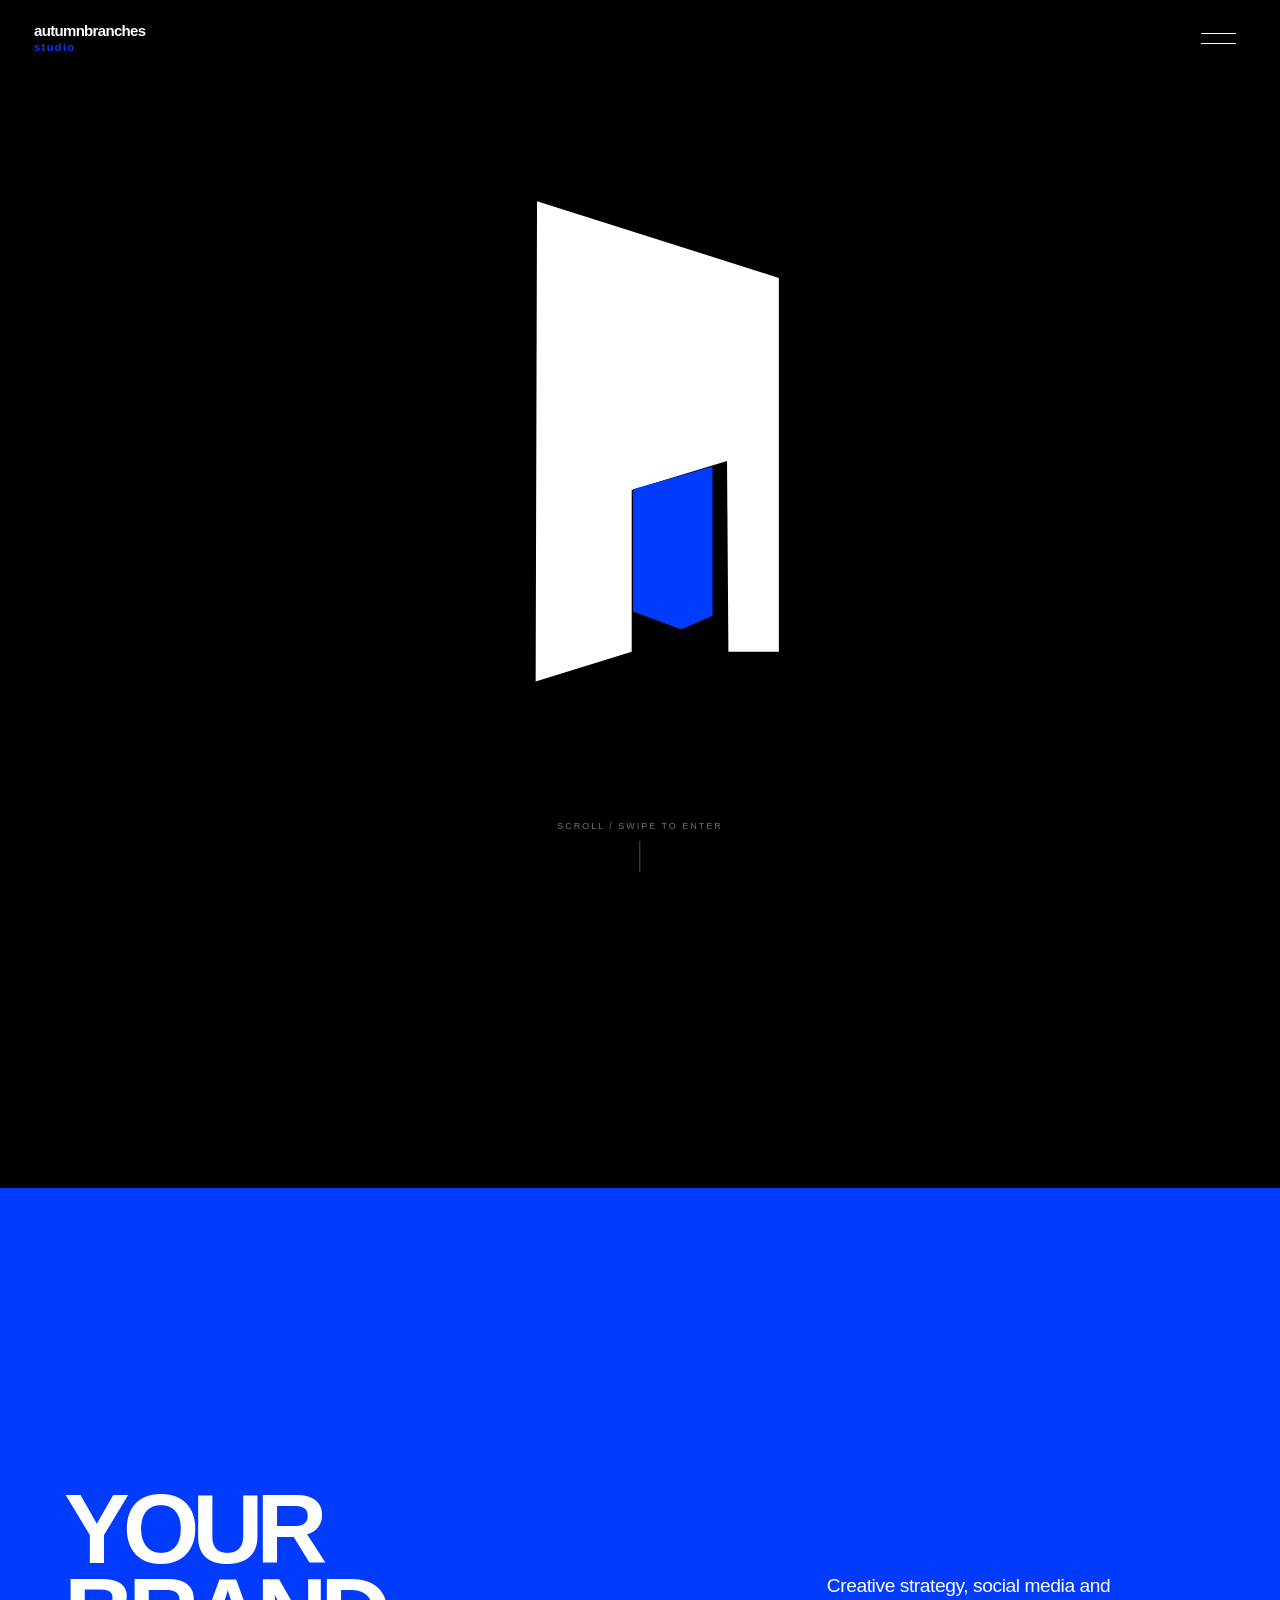
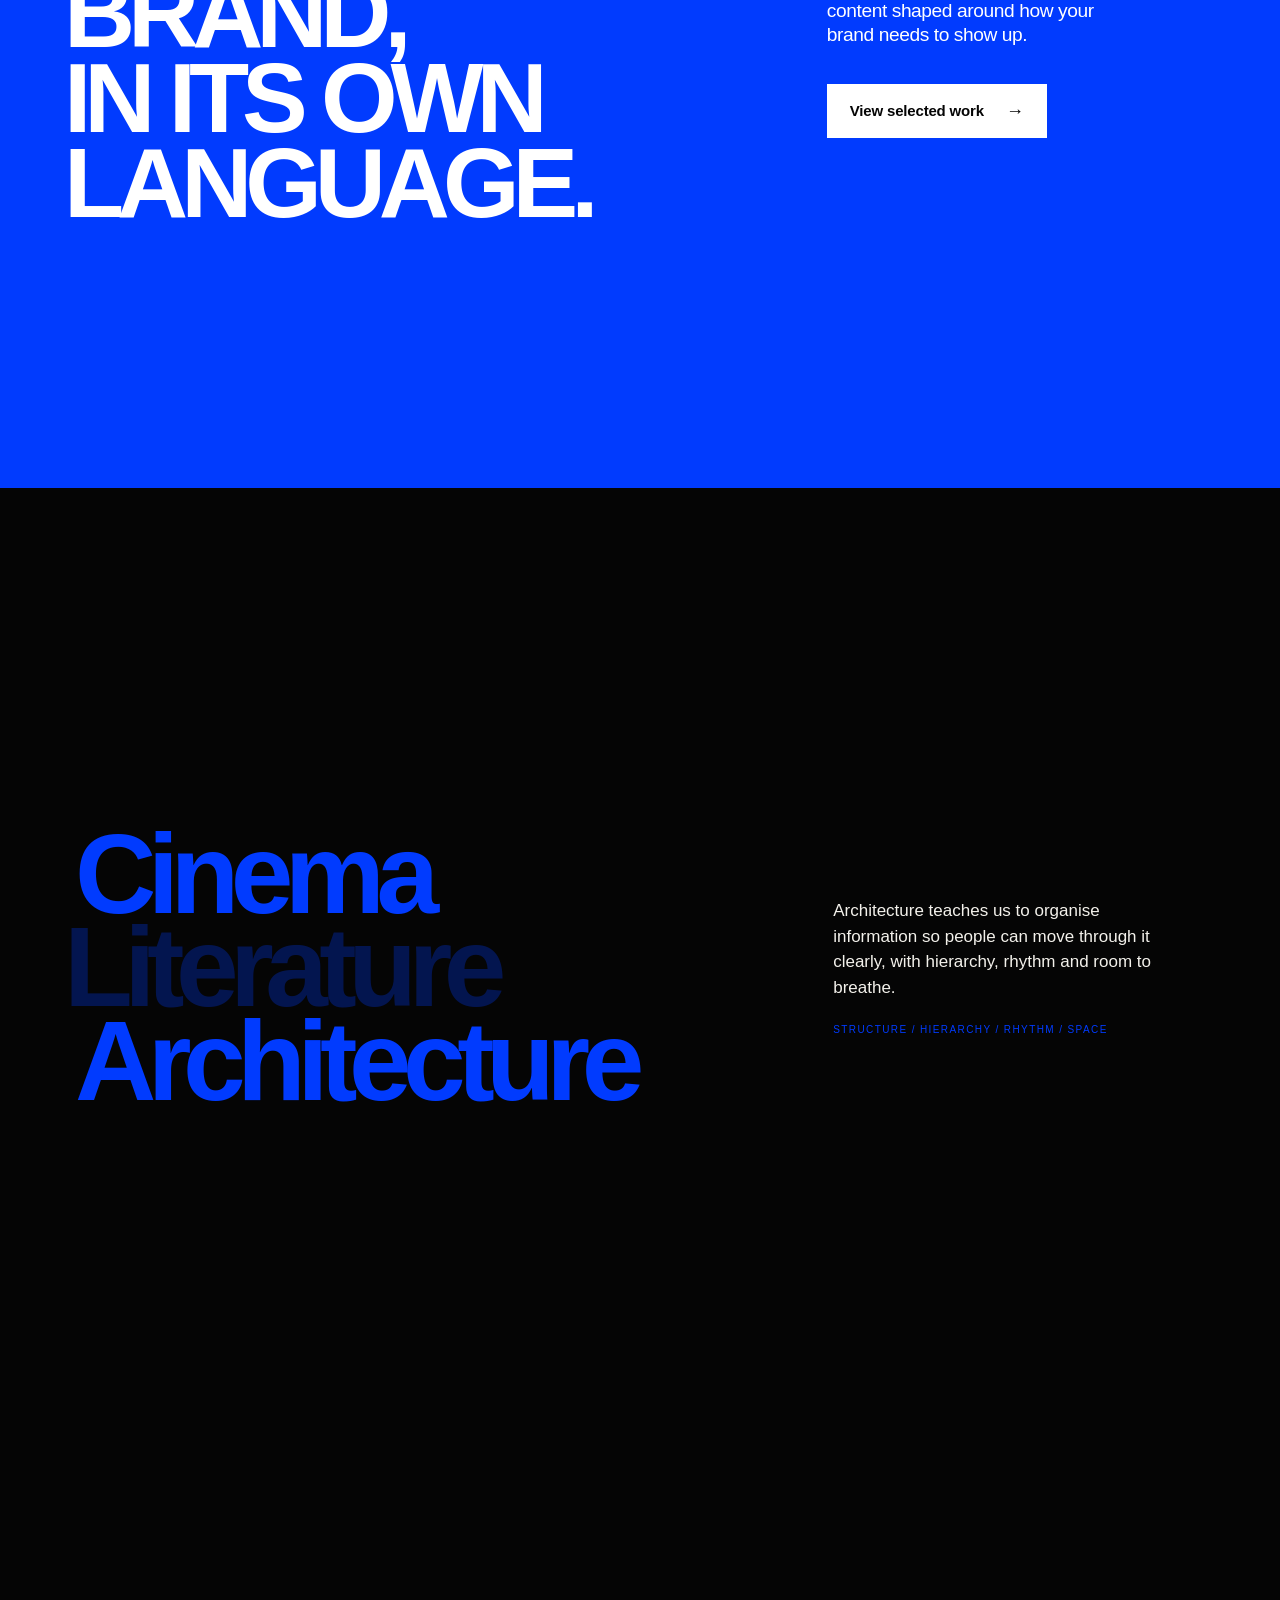
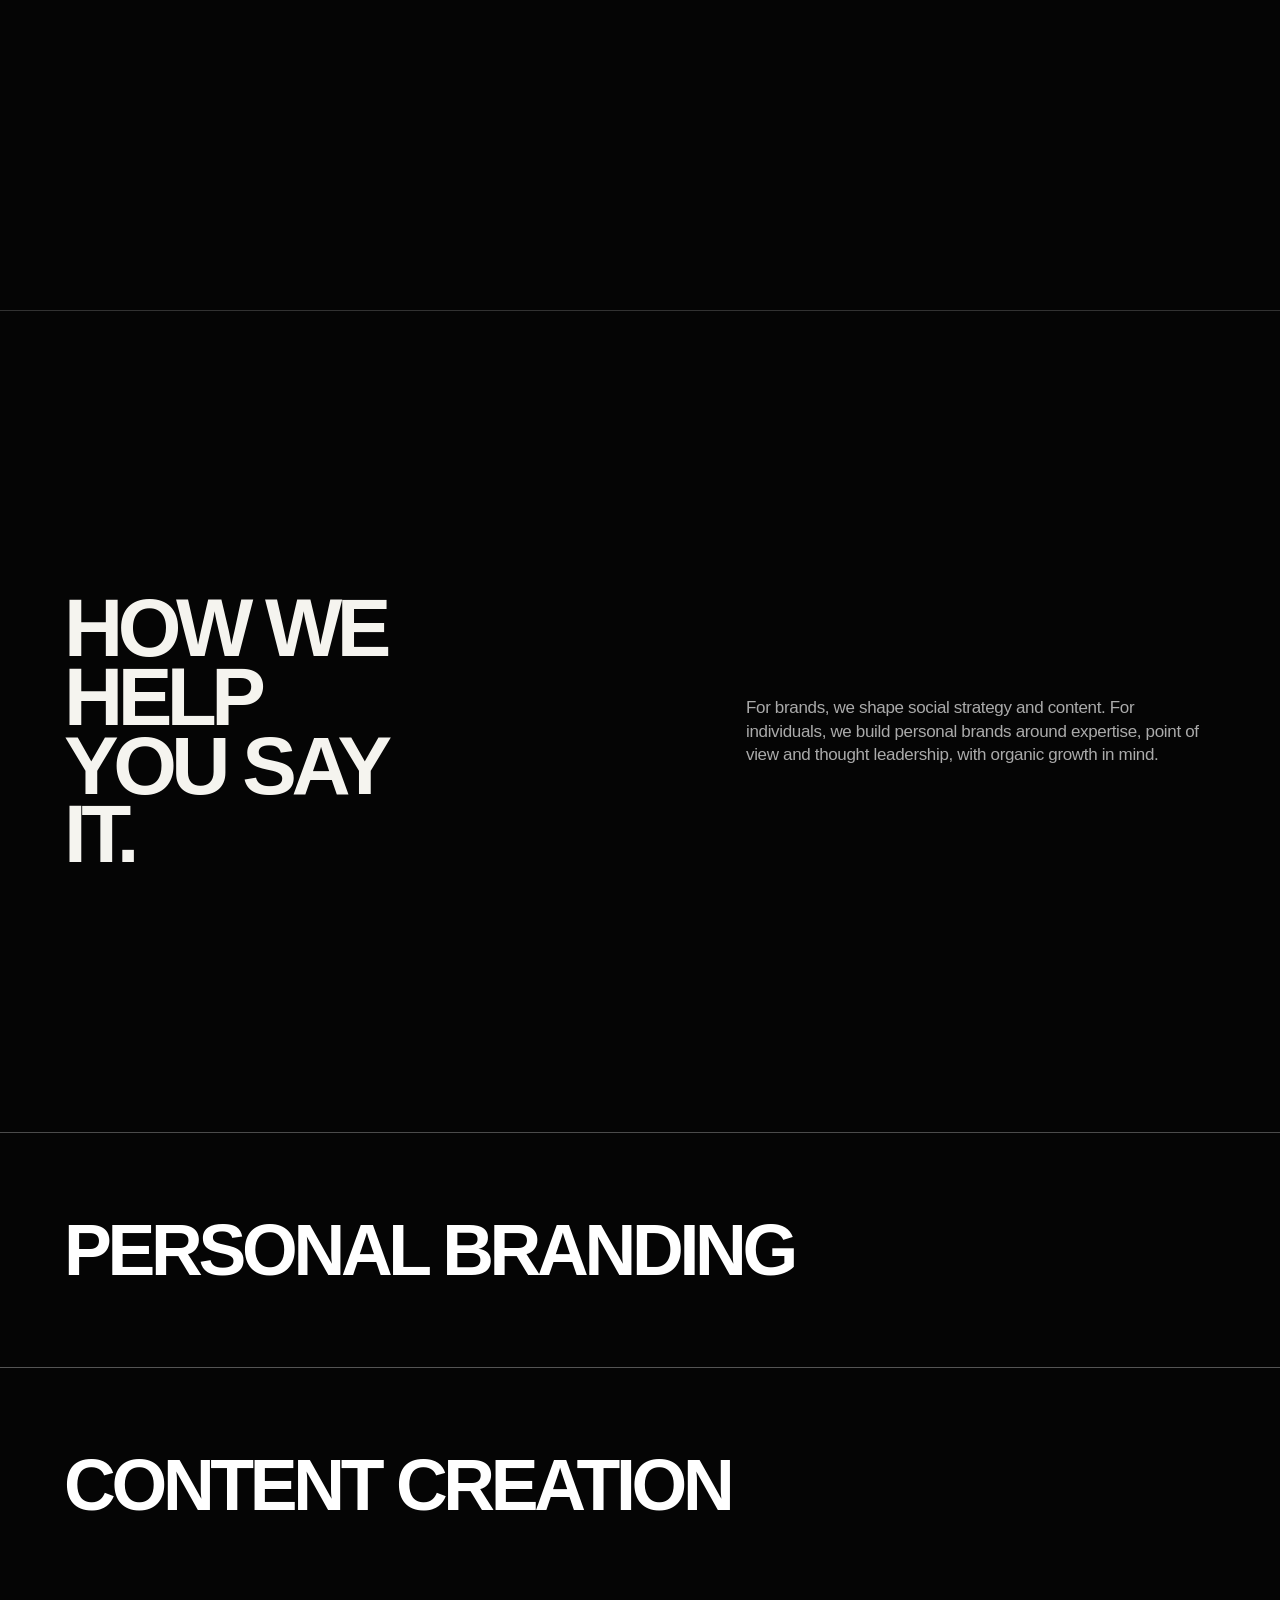
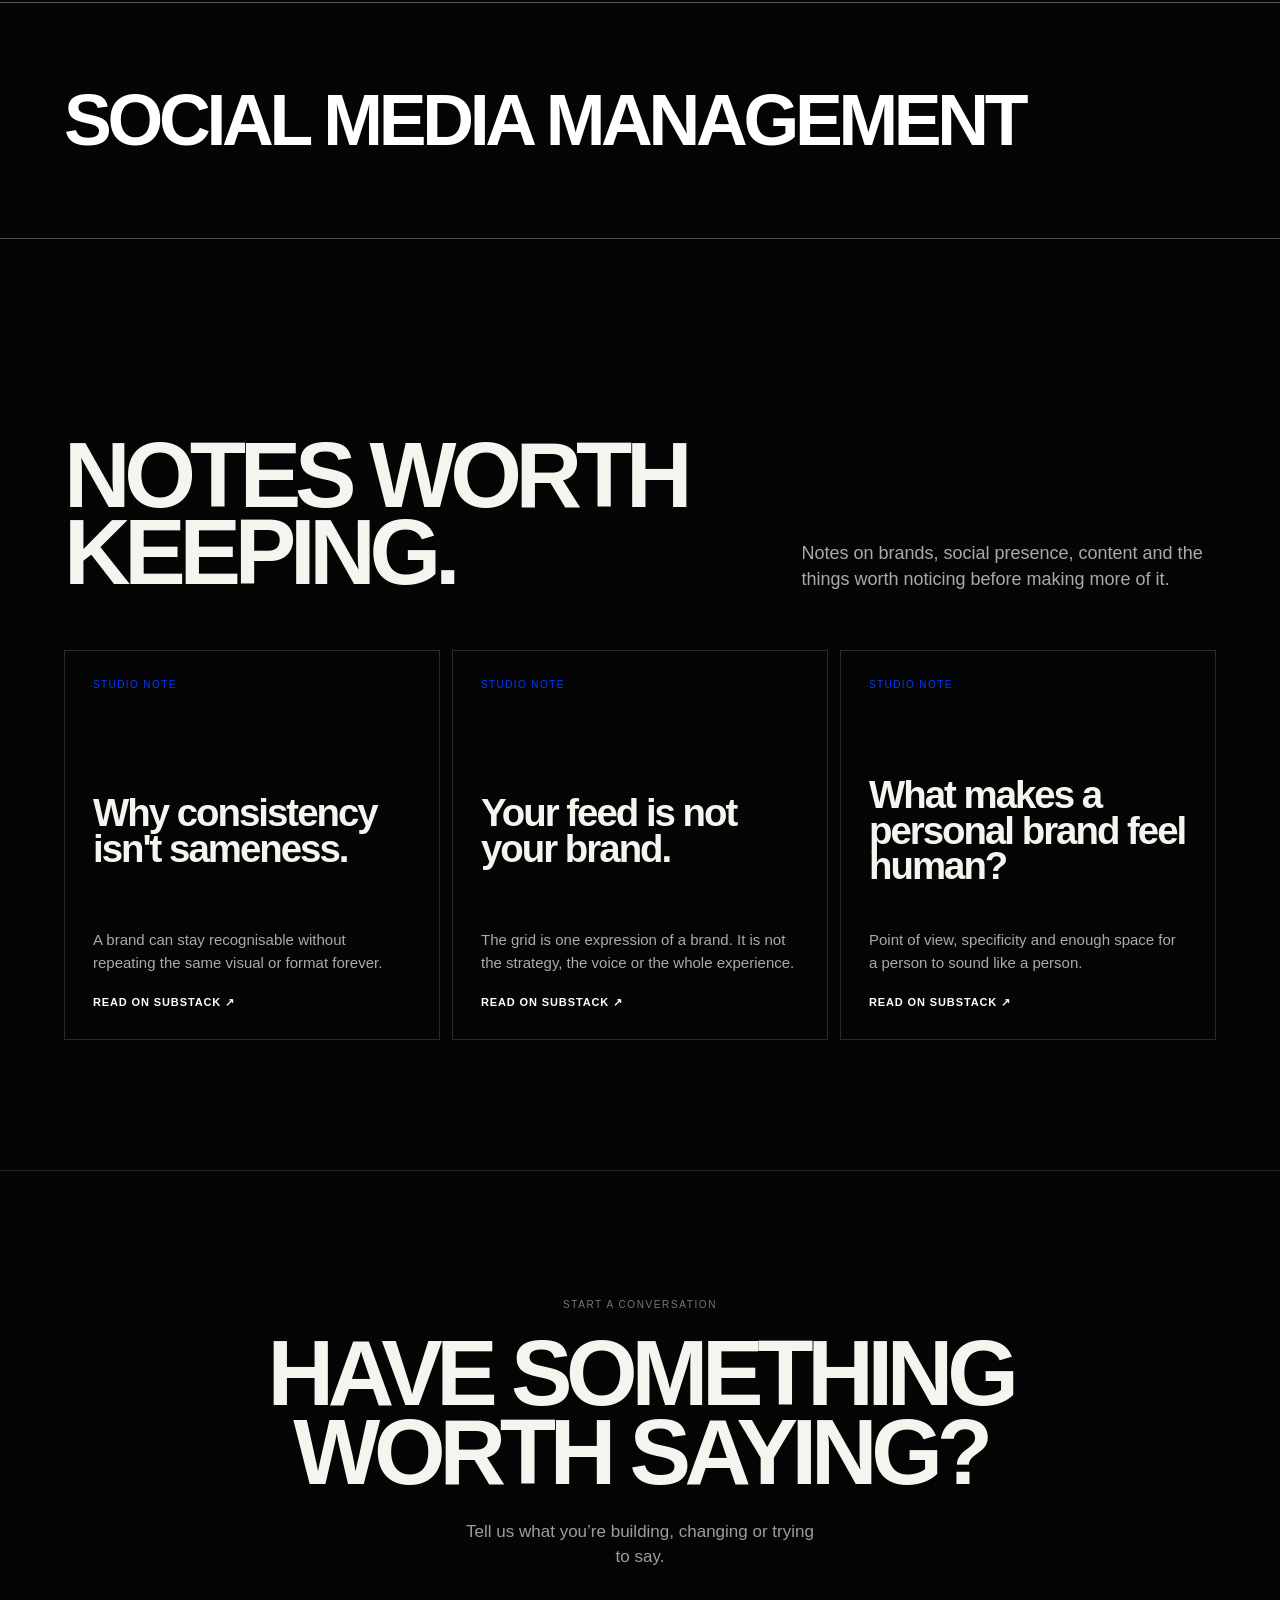
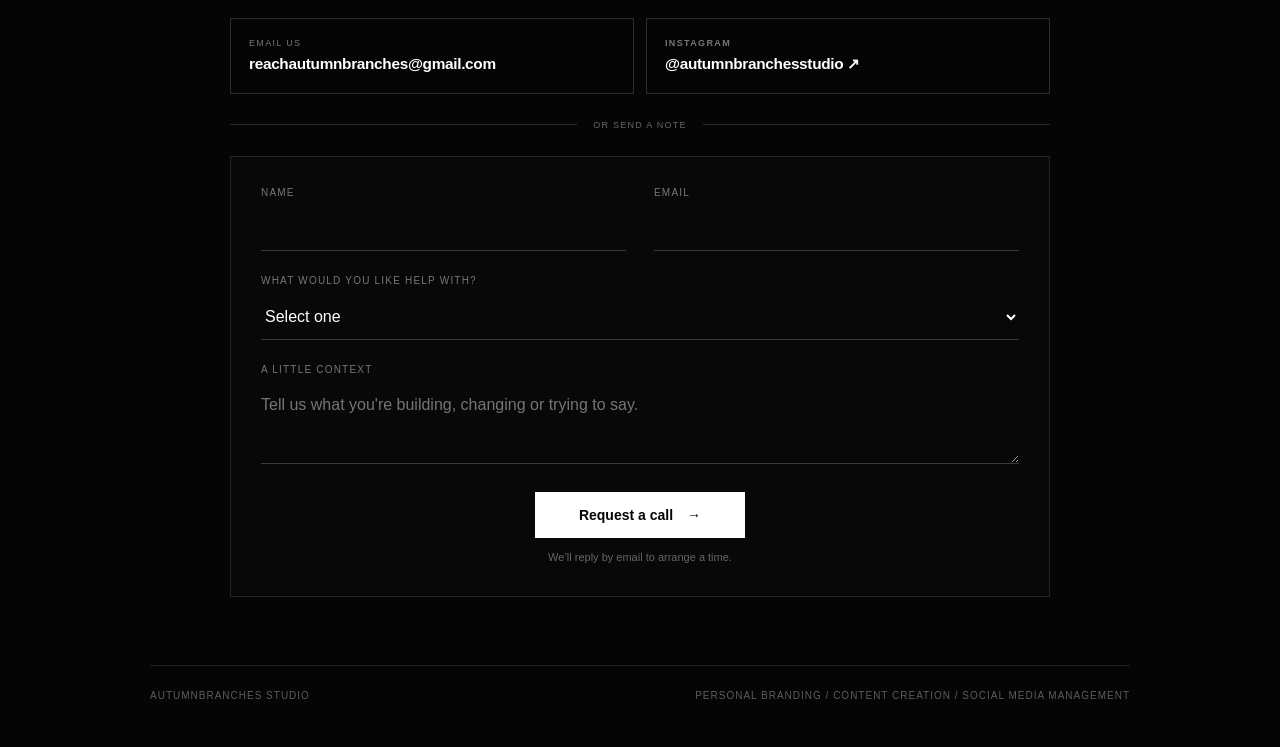
==== index.html @ cea456bb "Add files via upload" ====
<!DOCTYPE html>

<html lang="en"><head><meta charset="utf-8"/><meta content="width=device-width,initial-scale=1,viewport-fit=cover" name="viewport"/><title>autumnbranches studio — Personal branding, content and social media</title><meta content="autumnbranches studio builds personal brands, content systems and social media strategy shaped around how each brand needs to show up." name="description"/><meta content="#050505" name="theme-color"/><link href="assets/favicon.svg" rel="icon" type="image/svg+xml"/><link href="assets/apple-touch-icon.png" rel="apple-touch-icon"/><link href="site.css?v=2.28" rel="stylesheet"/><meta content="website" property="og:type"/><meta content="autumnbranches studio — Personal branding, content and social media" property="og:title"/><meta content="autumnbranches studio builds personal brands, content systems and social media strategy shaped around how each brand needs to show up." property="og:description"/><meta content="https://autumnbranchesstudio.github.io/assets/autumnbranches-social-preview.png" property="og:image"/><meta content="summary_large_image" name="twitter:card"/></head><body data-page="home"><a class="skip-link" href="#main">Skip to main content</a><header class="site-header entry-overlay"><a class="brand" href="index.html"><span>autumnbranches</span><span>studio</span></a><button aria-expanded="false" aria-label="Open navigation" class="menu-trigger"></button></header><div class="menu-plane"><div class="menu-inner"><nav aria-label="Primary navigation" class="menu-list"><a class="menu-link" data-desc="Overview / proposition" data-page="home" href="#intro" style="--i:0">Home</a>
<a class="menu-link" data-desc="Cinema / literature / architecture" data-page="studio" href="studio/index.html" style="--i:1">Studio</a>
<a class="menu-link" data-desc="Personal branding / content / social" data-page="expertise" href="#expertise" style="--i:2">Expertise</a>
<a class="menu-link" data-desc="Selected concept studies" data-page="work" href="work/index.html" style="--i:3">Work</a>
<a class="menu-link" data-desc="Notes / observations / ideas" data-page="thinking" href="#thinking" style="--i:4">Thinking</a>
<a class="menu-link" data-desc="Start a conversation" data-page="contact" href="#contact" style="--i:5">Contact</a></nav></div></div><main id="main"><section aria-label="Enter autumnbranches studio" class="entry-scroll"><div class="entry-stage"><svg aria-label="autumnbranches Frame" class="entry-svg" preserveaspectratio="xMidYMid slice" shape-rendering="geometricPrecision" viewbox="-300 -300 1854 1854"><rect fill="#000" height="4000" width="4000" x="-1000" y="-1000"></rect><polygon fill="#fff" points="478,267 476,962 615,919 615,685 753,643 755,919 828,919 828,378"></polygon><polygon fill="#013BFE" points="732,651 617,684 617,861 687,887 732,867"></polygon></svg><div class="entry-fill"></div><div class="entry-caption">Scroll / swipe to enter</div></div></section>
<section class="intro-blue" data-header-blue="" id="intro"><h1><span>YOUR BRAND,</span><span>IN ITS OWN</span><span class="last">LANGUAGE.</span></h1><div class="intro-side"><p>Creative strategy, social media and content shaped around how your brand needs to show up.</p><a class="work-cta" href="work/index.html?return=../index.html%3Fsection%3Dintro%23intro">View selected work</a></div></section>
<section class="studio-home" id="studio"><div class="studio-sticky"><div><div class="studio-words"><a class="studio-word" href="studio/index.html?return=../index.html%3Fsection%3Dstudio%23studio&amp;lens=cinema">Cinema</a><a class="studio-word" href="studio/index.html?return=../index.html%3Fsection%3Dstudio%23studio&amp;lens=literature">Literature</a><a class="studio-word" href="studio/index.html?return=../index.html%3Fsection%3Dstudio%23studio&amp;lens=architecture">Architecture</a></div></div><div class="studio-copy"></div></div></section>
<section class="expertise" id="expertise"><div class="expertise-head"><h2>HOW WE HELP<br/>YOU SAY IT.</h2><p>For brands, we shape social strategy and content. For individuals, we build personal brands around expertise, point of view and thought leadership, with organic growth in mind.</p></div><div class="services"><article aria-label="Personal Branding capabilities" class="service-strip" tabindex="0"><div class="service-layer service-title">Personal Branding</div><div class="service-layer service-detail"><div class="index">01 / Personal Branding</div><div class="items"><span>Positioning</span><span>Voice + messaging</span><span>Content pillars</span><span>Thought leadership</span><span>Social identity</span></div></div></article><article aria-label="Content Creation capabilities" class="service-strip" tabindex="0"><div class="service-layer service-title">Content Creation</div><div class="service-layer service-detail"><div class="index">02 / Content Creation</div><div class="items"><span>Content concepts</span><span>Creative direction</span><span>Copywriting</span><span>Short-form video</span><span>Carousels + stories</span></div></div></article><article aria-label="Social Media Management capabilities" class="service-strip" tabindex="0"><div class="service-layer service-title">Social Media Management</div><div class="service-layer service-detail"><div class="index">03 / Social Media Management</div><div class="items"><span>Social strategy</span><span>Planning</span><span>Publishing</span><span>Community rhythm</span><span>Ongoing refinement</span></div></div></article></div></section>
<section class="thinking" id="thinking"><div class="thinking-head"><h2>NOTES WORTH<br/>KEEPING.</h2><p>Notes on brands, social presence, content and the things worth noticing before making more of it.</p></div><div class="thinking-cards"><a class="thinking-card" href="https://autumnbranchesstudio.substack.com/p/why-consistency-isnt-sameness?r=8xw2ec&amp;utm_campaign=post-expanded-share&amp;utm_medium=post%20viewer" rel="noopener noreferrer" target="_blank"><div class="thinking-index">Studio note</div><h3>Why consistency isn't sameness.</h3><p>A brand can stay recognisable without repeating the same visual or format forever.<span class="arrow">Read on Substack ↗</span></p></a><a class="thinking-card" href="https://autumnbranchesstudio.substack.com/p/your-feed-is-not-your-brand?r=8xw2ec&amp;utm_campaign=post-expanded-share&amp;utm_medium=post%20viewer" rel="noopener noreferrer" target="_blank"><div class="thinking-index">Studio note</div><h3>Your feed is not your brand.</h3><p>The grid is one expression of a brand. It is not the strategy, the voice or the whole experience.<span class="arrow">Read on Substack ↗</span></p></a><a class="thinking-card" href="https://autumnbranchesstudio.substack.com/p/what-makes-a-personal-brand-feel?r=8xw2ec&amp;utm_campaign=post-expanded-share&amp;utm_medium=post%20viewer" rel="noopener noreferrer" target="_blank"><div class="thinking-index">Studio note</div><h3>What makes a personal brand feel human?</h3><p>Point of view, specificity and enough space for a person to sound like a person.<span class="arrow">Read on Substack ↗</span></p></a></div></section><section class="contact-section" id="contact">
<div class="contact-inner">
<div class="contact-kicker">START A CONVERSATION</div>
<h2>HAVE SOMETHING<br/>WORTH SAYING?</h2>
<p class="contact-lead">Tell us what you’re building, changing or trying to say.</p>
<div class="contact-options">
<div class="contact-direct-actions">
<a class="contact-email" href="mailto:reachautumnbranches@gmail.com">
<span class="contact-option-label">EMAIL US</span>
<span class="contact-email-address">reachautumnbranches@gmail.com</span>
</a>
<a aria-label="Autumn Branches Studio on Instagram" class="contact-instagram" href="https://www.instagram.com/autumnbranchesstudio?igsi=c3Jsd28yYmlqbnRp&amp;utm_source=qr" rel="noopener noreferrer" target="_blank"><span class="contact-option-label">INSTAGRAM</span><span class="contact-action-value">@autumnbranchesstudio ↗</span></a>
</div>
<div class="contact-or">OR SEND A NOTE</div>
<form action="https://formspree.io/f/xvkggedv" class="call-form" id="callForm" method="POST">
<input name="_subject" type="hidden" value="New Autumnbranches Studio enquiry"/>
<div class="form-grid">
<label><span>Name</span><input autocomplete="name" name="name" required="" type="text"/></label>
<label><span>Email</span><input autocomplete="email" name="email" required="" type="email"/></label>
<label class="form-wide"><span>What would you like help with?</span><select name="service" required=""><option disabled="" selected="" value="">Select one</option><option>Personal branding</option><option>Content creation</option><option>Social media management</option><option>Something else</option></select></label>
<label class="form-wide"><span>A little context</span><textarea name="context" placeholder="Tell us what you're building, changing or trying to say." rows="3"></textarea></label>
</div>
<button class="call-submit" type="submit">Request a call <span>→</span></button>
<p aria-live="polite" class="form-note" id="formStatus">We’ll reply by email to arrange a time.</p>
</form>
</div>
</div>
<div class="contact-foot"><span>autumnbranches studio</span><span>personal branding / content creation / social media management</span></div>
</section></main><script src="site.js?v=2.28"></script></body></html>
---- site.css ----
:root{--black:#050505;--black2:#0a0a0a;--white:#f5f4ef;--blue:#013BFE;--muted:#858585;--line:rgba(255,255,255,.18);--ease:cubic-bezier(.22,.72,.18,1);--page-pad:clamp(20px,5vw,78px)}
*{box-sizing:border-box}html{font-family:Arial,Helvetica,sans-serif;background:var(--black);color:var(--white);scroll-behavior:auto}body{margin:0;background:var(--black);color:var(--white);overflow-x:hidden}a{color:inherit;text-decoration:none}button,input,select,textarea{font:inherit}button{color:inherit}img,video{display:block;max-width:100%}::selection{background:var(--blue);color:#fff}
@view-transition{navigation:auto}::view-transition-old(root),::view-transition-new(root){animation-duration:.55s;animation-timing-function:var(--ease)}
:focus-visible{outline:2px solid var(--blue);outline-offset:4px}.skip-link{position:fixed;z-index:999;top:8px;left:8px;padding:10px 14px;background:#fff;color:#000;transform:translateY(-160%);transition:transform .2s ease}.skip-link:focus{transform:none}
.site-header{--header-bg:#050505;position:fixed;z-index:120;top:0;left:0;width:100%;height:78px;display:flex;justify-content:space-between;align-items:center;padding:0 34px;pointer-events:none;color:#fff;background:var(--header-bg);border-bottom:1px solid rgba(255,255,255,.1);box-shadow:0 8px 30px rgba(0,0,0,.12);transition:background-color .32s ease,border-color .28s ease,box-shadow .28s ease,color .28s ease}.site-header.entry-overlay{background:transparent;border-bottom-color:transparent;box-shadow:none}.brand{pointer-events:auto;display:grid;font-size:15px;line-height:.9;font-weight:800;letter-spacing:-.045em;position:relative;z-index:1}.brand span:last-child{margin-top:5px;color:var(--blue);font-size:11px;letter-spacing:.13em;transition:color .25s ease}.site-header.on-blue .brand span:last-child{color:#fff}.site-header.on-blue .menu-trigger{color:#fff}.menu-trigger{pointer-events:auto;position:relative;z-index:1;width:56px;height:44px;border:0;background:transparent;cursor:pointer;padding:0;display:grid;place-items:center}.menu-trigger:before,.menu-trigger:after{content:"";position:absolute;width:35px;height:1px;background:currentColor;transition:transform .42s var(--ease),width .32s var(--ease)}.menu-trigger:before{transform:translateY(-5px)}.menu-trigger:after{transform:translateY(5px)}.menu-trigger:hover:before{width:25px;transform:translate(5px,-5px)}.menu-trigger[aria-expanded="true"]:before{width:35px;transform:rotate(45deg)}.menu-trigger[aria-expanded="true"]:after{transform:rotate(-45deg)}
.menu-plane{position:fixed;z-index:110;inset:0;background:#050505;visibility:hidden;pointer-events:none;clip-path:inset(0 0 100% 0);transition:clip-path .68s var(--ease),visibility 0s linear .68s}.menu-plane.is-open{visibility:visible;pointer-events:auto;clip-path:inset(0);transition:clip-path .68s var(--ease)}.menu-inner{height:100%;display:grid;grid-template-columns:minmax(0,1.08fr) minmax(330px,.72fr);padding:104px 5vw 46px;gap:5vw;align-items:center}.menu-list{display:grid;align-content:center}.menu-link{--i:0;position:relative;width:max-content;max-width:100%;font-size:clamp(54px,7.25vw,126px);font-weight:500;line-height:.86;letter-spacing:-.07em;color:#373737;transform:translateY(34px);opacity:0;transition:color .26s ease,transform .5s var(--ease),opacity .5s ease}.menu-plane.is-open .menu-link{transform:none;opacity:1;transition-delay:calc(.1s + var(--i)*.055s)}.menu-link:hover,.menu-link:focus-visible,.menu-link.is-preview{color:#fff}.menu-link small{position:absolute;left:calc(100% + 14px);top:.13em;color:var(--blue);font-size:10px;letter-spacing:.08em;font-weight:700}.menu-preview{height:min(65vh,620px);border-left:1px solid var(--line);position:relative;display:grid;place-items:center;overflow:hidden}.menu-frame{width:min(47%,235px);aspect-ratio:1;display:grid;place-items:center;transform:translateY(25px) scale(.94);opacity:0;transition:transform .58s var(--ease),opacity .5s ease}.menu-plane.is-open .menu-frame{transform:none;opacity:1;transition-delay:.18s}.frame-svg{width:100%;height:100%}.menu-copy{position:absolute;left:10%;right:8%;bottom:5%;font-size:11px;line-height:1.5;letter-spacing:.09em;text-transform:uppercase;color:#8d8d8d;transition:opacity .2s ease,transform .3s var(--ease)}.menu-copy strong{display:block;color:#fff;font-size:18px;letter-spacing:-.025em;text-transform:none;margin-bottom:7px}.menu-copy.swap{opacity:0;transform:translateY(9px)}
.entry-scroll{height:132vh;background:#000;position:relative}.entry-stage{position:sticky;top:0;height:100svh;background:#000;overflow:hidden}.entry-svg{position:absolute;inset:0;width:100%;height:100%;display:block;will-change:contents}.entry-fill{position:absolute;inset:0;background:var(--blue);opacity:0;pointer-events:none;will-change:opacity}.entry-caption{position:absolute;left:50%;bottom:28px;transform:translateX(-50%);font-size:9px;letter-spacing:.22em;text-transform:uppercase;color:#777;white-space:nowrap}.entry-caption:after{content:"";display:block;width:1px;height:31px;background:#555;margin:10px auto 0}
.intro-blue{height:100svh;min-height:650px;background:var(--blue);display:grid;grid-template-columns:minmax(0,1.12fr) minmax(300px,.66fr);gap:8vw;align-items:center;padding:clamp(105px,12vh,138px) var(--page-pad) clamp(68px,8vh,90px);color:#fff;position:relative}.intro-blue h1{font-size:clamp(64px,7.7vw,132px);line-height:.86;letter-spacing:-.072em;margin:0;font-weight:850;text-transform:uppercase;max-width:9.4ch}.intro-blue h1 span{display:block}.intro-blue h1 .last{position:relative;width:max-content;max-width:100%;padding-bottom:.12em}.intro-blue h1 .last:after{content:"";position:absolute;left:0;right:0;bottom:0;height:3px;background:#fff}.intro-side p{font-size:clamp(18px,1.5vw,25px);line-height:1.28;letter-spacing:-.022em;max-width:28ch;margin:0;color:#fff}.work-cta,.text-link{display:inline-flex;align-items:center;gap:12px;margin-top:34px;padding-bottom:7px;border-bottom:1px solid rgba(255,255,255,.62);font-size:11px;font-weight:800;letter-spacing:.08em;text-transform:uppercase;transition:gap .28s var(--ease),border-color .2s ease}.work-cta:hover,.text-link:hover{gap:20px;border-color:#fff}
.section-id{font-size:10px;letter-spacing:.16em;color:#777;text-transform:uppercase;margin-bottom:24px}.studio-home{height:176vh;background:#050505;position:relative}.studio-sticky{height:100svh;position:sticky;top:0;padding:105px var(--page-pad) 5vh;display:grid;grid-template-columns:minmax(0,1.1fr) minmax(360px,.68fr);gap:7vw;align-items:center;overflow:hidden}.studio-words{display:grid;align-content:center}.studio-word{font-size:clamp(72px,8.8vw,150px);line-height:.83;letter-spacing:-.076em;font-weight:650;color:var(--blue);opacity:.34;transition:opacity .32s ease,transform .42s var(--ease);width:max-content;max-width:100%}.studio-word.is-active,.studio-word:hover,.studio-word:focus-visible{opacity:1;transform:translateX(11px)}.studio-copy{align-self:center;max-width:520px;display:grid;gap:22px;transition:opacity .22s ease,transform .38s var(--ease)}.studio-copy.is-switching{opacity:0;transform:translateY(12px)}.studio-copy>*{animation:studioCopyIn .38s var(--ease) both}.studio-aid{width:min(100%,520px);display:block;margin:0}.studio-aid--image{aspect-ratio:4/3;background:#fff;border:0;overflow:hidden;display:grid;place-items:center}.studio-aid--image img{display:block;width:100%;height:100%;object-fit:contain;object-position:center}.studio-aid--placeholder{position:relative;width:min(100%,520px);min-height:300px;border:1px solid #272727;overflow:hidden;background-color:#090909;background-image:linear-gradient(rgba(1,59,254,.1) 1px,transparent 1px),linear-gradient(90deg,rgba(1,59,254,.1) 1px,transparent 1px);background-size:34px 34px}.studio-aid--placeholder:after{content:"";position:absolute;width:34%;height:1px;background:var(--blue);left:8%;bottom:17%}.studio-aid--placeholder span{position:absolute;left:8%;bottom:9%;font-size:9px;letter-spacing:.15em;text-transform:uppercase;color:#777}.studio-copy p{font-size:clamp(16px,1.15vw,20px);line-height:1.5;color:#f3f1eb;margin:0;max-width:38ch}.studio-meta{font-size:10px;letter-spacing:.14em;text-transform:uppercase;color:var(--blue);line-height:1.5}@keyframes studioCopyIn{from{opacity:0;transform:translateY(9px)}to{opacity:1;transform:none}}
.expertise{background:#050505;padding:96px 0 80px}.expertise-head{padding:0 var(--page-pad) 52px;display:grid;grid-template-columns:1fr 1fr;gap:6vw;align-items:end}.expertise-head h2{font-size:clamp(55px,6.4vw,106px);line-height:.84;letter-spacing:-.067em;margin:0;text-transform:uppercase;max-width:8.6ch}.expertise-head p{justify-self:end;max-width:470px;font-size:clamp(17px,1.3vw,22px);line-height:1.38;letter-spacing:-.02em;margin:0;color:#aaa}.services{border-top:1px solid rgba(255,255,255,.4);border-bottom:1px solid rgba(255,255,255,.4)}.service-strip{position:relative;display:block;width:100%;height:clamp(178px,12.2vw,212px);overflow:hidden;border-bottom:1px solid rgba(255,255,255,.32);background:#050505;color:#fff;transition:height .34s var(--ease),background .22s ease}.service-strip:last-child{border-bottom:0}.service-strip:hover,.service-strip:focus-visible,.service-strip.active{height:clamp(305px,19vw,350px);background:var(--blue);outline:none}.service-layer{position:absolute;inset:0;padding:35px var(--page-pad);transition:opacity .21s ease,transform .34s var(--ease)}.service-title{display:flex;align-items:center;font-size:clamp(43px,5.6vw,96px);font-weight:820;line-height:.87;letter-spacing:-.06em;text-transform:uppercase;white-space:nowrap}.service-detail{opacity:0;transform:translateY(34%);display:grid;grid-template-columns:190px minmax(0,1fr);gap:clamp(34px,4.6vw,74px);align-items:center;align-content:center}.service-detail .index{line-height:1.45;font-size:11px;letter-spacing:.06em;text-transform:uppercase}.service-detail .items{display:grid;grid-template-columns:repeat(2,minmax(0,1fr));gap:22px 60px}.service-detail .items span{display:block;font-size:clamp(25px,2.8vw,47px);font-weight:730;line-height:1.02;letter-spacing:-.044em;text-transform:uppercase}.service-strip:hover .service-title,.service-strip:focus-visible .service-title,.service-strip.active .service-title{opacity:0;transform:translateY(-45%)}.service-strip:hover .service-detail,.service-strip:focus-visible .service-detail,.service-strip.active .service-detail{opacity:1;transform:none}
.thinking{padding:110px var(--page-pad) 130px;background:#050505}.thinking-head{display:grid;grid-template-columns:1fr minmax(300px,.64fr);gap:7vw;align-items:end;margin-bottom:58px}.thinking-head h2{font-size:clamp(60px,7.2vw,120px);line-height:.84;letter-spacing:-.068em;margin:0;text-transform:uppercase}.thinking-head p{font-size:18px;line-height:1.45;color:#aaa;margin:0}.thinking-cards{display:grid;grid-template-columns:repeat(3,1fr);gap:12px}.thinking-card{min-height:390px;border:1px solid #2a2a2a;padding:28px;display:flex;flex-direction:column;justify-content:space-between;transition:transform .42s var(--ease),border-color .25s ease,background .25s ease}.thinking-card:hover{transform:translateY(-10px);border-color:#fff;background:#0b0b0b}.thinking-index{font-size:10px;letter-spacing:.14em;text-transform:uppercase;color:var(--blue)}.thinking-card h3{font-size:clamp(32px,3vw,52px);line-height:.93;letter-spacing:-.052em;margin:60px 0 18px}.thinking-card p{font-size:15px;line-height:1.5;color:#aaa;margin:0}.thinking-card .arrow{display:block;margin-top:20px;color:#fff;font-size:24px}
.contact-section{min-height:100svh;padding:110px var(--page-pad) 36px;background:#050505;border-top:1px solid #252525;display:grid;align-content:space-between}.contact-kicker{font-size:10px;letter-spacing:.16em;text-transform:uppercase;color:#777}.contact-section h2{font-size:clamp(60px,8.3vw,140px);line-height:.82;letter-spacing:-.073em;margin:20px 0 22px;max-width:9ch}.contact-lead{font-size:clamp(18px,1.4vw,24px);margin:0 0 42px;color:#aaa}.contact-options{display:grid;grid-template-columns:minmax(280px,.65fr) min-content minmax(430px,1fr);gap:42px;align-items:start}.contact-direct-actions{display:grid;gap:14px}.contact-email,.contact-instagram{border-top:1px solid #333;padding:17px 0;display:flex;justify-content:space-between;gap:20px;font-size:14px}.contact-option-label{color:#777;font-size:10px;letter-spacing:.12em;text-transform:uppercase}.contact-or{color:#555;font-size:10px;letter-spacing:.14em;padding-top:20px}.form-grid{display:grid;grid-template-columns:1fr 1fr;gap:20px}.form-grid label{display:grid;gap:8px}.form-grid label span{font-size:10px;letter-spacing:.12em;text-transform:uppercase;color:#777}.form-wide{grid-column:1/-1}.form-grid input,.form-grid select,.form-grid textarea{width:100%;background:transparent;color:#fff;border:0;border-bottom:1px solid #454545;padding:12px 0;outline:none;border-radius:0}.form-grid textarea{resize:vertical}.form-grid select option{color:#000}.call-submit{margin-top:28px;border:1px solid #555;background:transparent;padding:15px 18px;cursor:pointer;display:flex;justify-content:space-between;width:100%;font-weight:700}.call-submit:hover{background:#fff;color:#000}.form-note{font-size:11px;color:#666}.contact-foot{padding-top:70px;display:flex;justify-content:space-between;color:#5d5d5d;font-size:10px;letter-spacing:.1em;text-transform:uppercase}
.page-hero{min-height:100svh;padding:130px var(--page-pad) 70px;display:grid;align-content:end;background:#050505;position:relative;overflow:hidden}.page-hero .eyebrow{font-size:10px;letter-spacing:.16em;text-transform:uppercase;color:#777;margin-bottom:24px}.page-hero h1{font-size:clamp(72px,10vw,170px);line-height:.8;letter-spacing:-.078em;margin:0;text-transform:uppercase;max-width:10ch}.page-hero .lead{font-size:clamp(18px,1.6vw,27px);line-height:1.35;color:#aaa;max-width:36ch;margin:35px 0 0}.page-hero.blue{background:var(--blue);color:#fff}.page-hero.blue .eyebrow,.page-hero.blue .lead{color:rgba(255,255,255,.8)}
.studio-page .page-hero{min-height:86svh}.discipline{min-height:100svh;padding:120px var(--page-pad) 80px;display:grid;grid-template-columns:minmax(0,1.05fr) minmax(300px,.62fr);gap:8vw;align-items:center;border-top:1px solid #1f1f1f;position:relative;overflow:hidden}.discipline h2{font-size:clamp(75px,10vw,170px);line-height:.8;letter-spacing:-.078em;margin:0;color:var(--blue)}.discipline-copy h3{font-size:28px;margin:0 0 18px}.discipline-copy p{font-size:17px;line-height:1.55;color:#aaa;margin:0 0 25px}.discipline-tags{font-size:10px;letter-spacing:.14em;text-transform:uppercase;color:var(--blue)}.discipline.visual-cinema{background:linear-gradient(90deg,rgba(0,0,0,.82),rgba(0,0,0,.3)),url('../cinema-poster.jpg') center/cover}.discipline.visual-literature:before{content:'“';position:absolute;right:-1vw;top:0;font-size:46vw;line-height:.8;color:#0d0d0d;font-family:Georgia,serif}.discipline.visual-architecture:before{content:'';position:absolute;inset:0;background-image:linear-gradient(rgba(1,59,254,.10) 1px,transparent 1px),linear-gradient(90deg,rgba(1,59,254,.10) 1px,transparent 1px);background-size:56px 56px;pointer-events:none}.philosophy{padding:140px var(--page-pad);background:var(--blue)}.philosophy h2{font-size:clamp(68px,8.6vw,146px);line-height:.82;letter-spacing:-.074em;margin:0;color:#fff;max-width:10ch}.philosophy p{font-size:20px;line-height:1.45;max-width:38ch;margin:40px 0 0;color:#fff}
.service-page .page-hero h1{max-width:7ch}.service-layout{padding:110px var(--page-pad) 130px}.service-block{display:grid;grid-template-columns:minmax(220px,.38fr) minmax(0,1fr);gap:8vw;padding:70px 0;border-top:1px solid #292929}.service-block h2{font-size:clamp(34px,4vw,68px);line-height:.94;letter-spacing:-.052em;margin:0}.service-block .body{max-width:780px}.service-block .body>p{font-size:clamp(18px,1.45vw,24px);line-height:1.45;margin:0 0 30px;color:#bbb}.big-list{display:grid}.big-list span{font-size:clamp(32px,3.4vw,58px);line-height:1.02;letter-spacing:-.045em;padding:12px 0;border-bottom:1px solid #292929}.process{display:grid;grid-template-columns:repeat(4,1fr);gap:10px}.process article{border:1px solid #292929;padding:25px;min-height:220px}.process small{color:var(--blue);font-size:10px;letter-spacing:.12em}.process h3{font-size:28px;margin:55px 0 10px}.process p{color:#888;line-height:1.45}.related-work{padding:100px var(--page-pad) 130px;border-top:1px solid #292929}.related-work h2{font-size:clamp(50px,6vw,100px);letter-spacing:-.065em;margin:0 0 45px}.related-card{display:grid;grid-template-columns:1fr 1fr;min-height:460px;background:#111;overflow:hidden}.related-card .visual{background:#222 center/cover}.related-card .copy{padding:55px;display:grid;align-content:end}.related-card .copy small{color:var(--blue);text-transform:uppercase;letter-spacing:.12em}.related-card .copy h3{font-size:clamp(45px,5vw,88px);line-height:.86;letter-spacing:-.065em;margin:15px 0}.related-card .copy p{color:#aaa;max-width:34ch}
.work-page{height:100svh;overflow:hidden;background:#070707}.work-shell{height:100%;padding-top:90px;position:relative;overflow:hidden}.work-label{position:absolute;left:var(--page-pad);top:116px;z-index:3}.work-label h1{font-size:clamp(52px,6.3vw,104px);line-height:.84;letter-spacing:-.075em;margin:0}.work-label p{font-size:10px;letter-spacing:.16em;text-transform:uppercase;color:#777;margin:15px 0 0}.work-viewport{position:absolute;inset:88px 0 0;overflow:hidden;touch-action:none}.work-track{position:absolute;left:0;top:0;height:100%;display:flex;align-items:center;gap:clamp(70px,8vw,150px);padding:0 13vw;will-change:transform}.project-card{--scale:.45;--focus:0;--lift:45px;position:relative;flex:0 0 auto;width:clamp(280px,25vw,430px);height:clamp(330px,48vh,530px);overflow:hidden;border-radius:3px;transform:translate3d(0,var(--lift),0) scale(var(--scale));transform-origin:center;opacity:calc(.22 + var(--focus)*.78);filter:saturate(calc(.35 + var(--focus)*.65));box-shadow:0 34px 120px rgba(0,0,0,calc(.1 + var(--focus)*.42));cursor:pointer;will-change:transform,opacity,filter}.project-card:nth-child(1){width:clamp(275px,23.5vw,400px);height:clamp(350px,52vh,575px)}.project-card:nth-child(2){width:clamp(300px,26vw,440px);height:clamp(330px,47vh,515px)}.project-card:nth-child(3){width:clamp(270px,22.5vw,385px);height:clamp(305px,43vh,475px)}.project-card:nth-child(4){width:clamp(310px,27vw,465px);height:clamp(355px,53vh,585px)}.project-card:focus-visible{outline:2px solid var(--blue);outline-offset:7px}.project-visual{position:absolute;inset:0;background-size:cover;background-position:center;transform:scale(calc(1.14 - var(--focus)*.14))}.project-shade{position:absolute;inset:0;background:linear-gradient(180deg,transparent 42%,rgba(0,0,0,.78) 100%)}.project-meta{position:absolute;z-index:2;left:22px;right:18px;bottom:20px;transform:translateY(calc((1 - var(--focus))*25px));opacity:calc(.1 + var(--focus)*.9)}.project-meta span{font-size:10px;letter-spacing:.12em;text-transform:uppercase}.project-meta strong{display:block;font-size:clamp(30px,3.3vw,58px);line-height:.86;letter-spacing:-.065em;text-transform:uppercase;margin-top:7px}.nura .project-visual{background-image:url('../nura/nura-hero-brand-world.webp')}.cafe .project-visual{background-image:url('../cafe/brand-world/cup-table.webp')}.verde .project-visual{background-color:#090a09;background-image:linear-gradient(rgba(183,255,0,.13) 1px,transparent 1px),linear-gradient(90deg,rgba(183,255,0,.13) 1px,transparent 1px);background-size:40px 40px}.verde .project-visual:after{content:"BUILT FOR\A WHAT IS NEXT.";white-space:pre;position:absolute;left:7%;bottom:11%;color:#b7ff00;font-size:48px;font-weight:800;line-height:.79;letter-spacing:-.06em}.mara .project-visual{background:linear-gradient(90deg,#7048ef 0 50%,#bdebe2 50%)}.mara .project-visual:after{content:"A PERSON\A WITH A POINT\A OF VIEW.";white-space:pre;position:absolute;left:7%;bottom:11%;color:#fff;font-size:43px;font-weight:800;line-height:.8;letter-spacing:-.06em}.work-status{position:absolute;z-index:5;right:var(--page-pad);bottom:26px;font-size:10px;letter-spacing:.15em;text-transform:uppercase;color:#777}.work-status b{font-weight:600;color:#fff}.work-status i{display:inline-block;width:70px;height:1px;background:#333;margin:0 12px;vertical-align:middle;position:relative}.work-status i:after{content:"";position:absolute;inset:0 auto 0 0;width:var(--p,25%);background:var(--blue);transition:width .25s ease}.transition-card{position:fixed;z-index:160;overflow:hidden;border-radius:3px;pointer-events:none;will-change:left,top,width,height,border-radius}.transition-card .project-visual{transform:none}.project-card[data-transitioning="true"]{visibility:hidden}
.project-page{background:#050505}.project-hero{min-height:100svh;padding:120px var(--page-pad) 60px;position:relative;overflow:hidden;display:grid;align-content:end;background:#111}.project-hero .hero-visual{position:absolute;inset:0;background:center/cover no-repeat;z-index:0}.project-hero .hero-veil{position:absolute;inset:0;background:linear-gradient(180deg,rgba(0,0,0,.08),rgba(0,0,0,.78));z-index:1}.project-hero .hero-copy{position:relative;z-index:2;display:grid;grid-template-columns:1fr auto;gap:30px;align-items:end}.project-hero h1{font-size:clamp(68px,10vw,170px);line-height:.78;letter-spacing:-.08em;margin:0;text-transform:uppercase;max-width:7ch}.project-hero .project-meta2{text-align:right;font-size:10px;letter-spacing:.13em;text-transform:uppercase}.back-work{position:absolute;z-index:3;top:100px;left:var(--page-pad);font-size:10px;letter-spacing:.12em;text-transform:uppercase;border-bottom:1px solid #777;padding-bottom:5px}.case-section{padding:120px var(--page-pad);border-top:1px solid #242424}.case-grid{display:grid;grid-template-columns:minmax(220px,.36fr) minmax(0,1fr);gap:8vw}.case-section h2{font-size:clamp(48px,6vw,100px);line-height:.88;letter-spacing:-.063em;margin:0}.case-body{max-width:850px}.case-body>p{font-size:clamp(18px,1.5vw,25px);line-height:1.45;color:#bbb;margin:0 0 35px}.principles{display:grid;grid-template-columns:repeat(2,1fr);border-top:1px solid #292929}.principle{padding:24px 0;border-bottom:1px solid #292929}.principle:nth-child(odd){padding-right:25px}.principle:nth-child(even){padding-left:25px;border-left:1px solid #292929}.principle strong{font-size:24px;display:block;margin-bottom:9px}.principle span{color:#888;line-height:1.4}.media-grid{display:grid;grid-template-columns:repeat(12,1fr);gap:12px;margin-top:55px}.media-grid figure{margin:0;overflow:hidden;background:#111;min-height:260px}.media-grid figure img{width:100%;height:100%;object-fit:cover}.media-grid .wide{grid-column:span 7}.media-grid .narrow{grid-column:span 5}.media-grid .half{grid-column:span 6}.media-grid .full{grid-column:1/-1;min-height:520px}.css-mock{min-height:430px;display:grid;place-items:center;padding:40px}.mock-verde{background:#0a0b0a;color:#b7ff00;background-image:linear-gradient(rgba(183,255,0,.12) 1px,transparent 1px),linear-gradient(90deg,rgba(183,255,0,.12) 1px,transparent 1px);background-size:38px 38px;font-size:clamp(50px,6vw,110px);font-weight:850;line-height:.8;letter-spacing:-.07em;text-transform:uppercase}.mock-mara{background:linear-gradient(90deg,#7048ef 0 52%,#bdebe2 52%);color:#fff;font-size:clamp(46px,5.5vw,98px);font-weight:850;line-height:.82;letter-spacing:-.07em;text-transform:uppercase;justify-items:start}.case-close{min-height:72svh;padding:110px var(--page-pad);display:grid;grid-template-columns:1fr .8fr;gap:8vw;align-items:end;background:var(--black2)}.case-close h2{font-size:clamp(60px,8vw,138px);line-height:.82;letter-spacing:-.072em;margin:0}.case-close nav{display:grid;gap:16px}.case-close nav a{font-size:20px;border-top:1px solid #333;padding-top:16px;display:flex;justify-content:space-between}
.thinking-page{padding:130px var(--page-pad)}.thinking-page h1{font-size:clamp(70px,10vw,170px);line-height:.8;letter-spacing:-.078em;margin:0 0 70px}.journal-list{display:grid}.journal-item{display:grid;grid-template-columns:110px 1fr auto;gap:30px;align-items:center;padding:28px 0;border-top:1px solid #292929}.journal-item .num{color:var(--blue);font-size:10px;letter-spacing:.12em}.journal-item h2{font-size:clamp(32px,4vw,68px);line-height:.95;letter-spacing:-.052em;margin:0}.journal-item p{color:#777;max-width:340px}.article{padding:140px var(--page-pad);max-width:1180px;margin:auto}.article .kicker{font-size:10px;letter-spacing:.14em;text-transform:uppercase;color:var(--blue)}.article h1{font-size:clamp(62px,8vw,135px);line-height:.82;letter-spacing:-.072em;margin:25px 0 60px;max-width:9ch}.article-body{max-width:720px;margin-left:auto}.article-body p{font-size:clamp(19px,1.55vw,25px);line-height:1.55;color:#c1c1c1}.article-body h2{font-size:40px;margin:70px 0 20px}.article-back{display:inline-block;margin-bottom:50px;font-size:11px;text-transform:uppercase;letter-spacing:.1em}
@media(max-width:900px){.intro-blue,.studio-sticky,.thinking-head,.expertise-head,.discipline,.service-block,.case-grid,.case-close{grid-template-columns:1fr}.intro-blue{gap:35px;align-content:center}.intro-side{max-width:520px}.studio-sticky{align-content:center}.studio-copy{margin-top:30px}.expertise-head p{justify-self:start}.thinking-cards{grid-template-columns:1fr}.thinking-card{min-height:280px}.contact-options{grid-template-columns:1fr}.contact-or{display:none}.process{grid-template-columns:repeat(2,1fr)}.related-card{grid-template-columns:1fr}.related-card .visual{min-height:350px}.case-close nav{margin-top:50px}.project-hero .hero-copy{grid-template-columns:1fr}.project-hero .project-meta2{text-align:left}.media-grid .wide,.media-grid .narrow,.media-grid .half{grid-column:1/-1}}
@media(max-width:760px){.site-header{height:68px;padding:0 18px}.site-header:after{background:linear-gradient(90deg,rgba(5,5,5,.99) 0 145px,rgba(5,5,5,.72) 205px,rgba(5,5,5,0) 72%)}.brand{font-size:13px}.menu-inner{grid-template-columns:1fr;padding:90px 20px 28px}.menu-preview{display:none}.menu-link{font-size:clamp(47px,15.5vw,74px)}.entry-scroll{height:124vh}.intro-blue{padding:100px 20px 50px;min-height:100svh}.intro-blue h1{font-size:clamp(53px,16vw,80px)}.intro-side p{font-size:18px}.studio-home{height:auto}.studio-sticky{height:auto;min-height:100svh;position:relative;padding:100px 20px 70px}.studio-copy{max-width:100%;margin-top:34px}.studio-aid{width:100%}.studio-aid--image{height:auto;aspect-ratio:4/3}.studio-aid--placeholder{height:220px;min-height:220px}.studio-word{font-size:clamp(54px,17vw,78px)}.expertise{padding-top:80px}.expertise-head{padding:0 20px 42px}.service-strip{height:150px}.service-strip:hover,.service-strip:focus-visible,.service-strip.active{height:310px}.service-layer{padding:28px 20px}.service-title{font-size:clamp(34px,10.5vw,52px);white-space:normal}.service-detail{grid-template-columns:1fr;gap:18px}.service-detail .items{grid-template-columns:1fr 1fr;gap:14px 24px}.service-detail .items span{font-size:23px}.thinking{padding:90px 20px}.contact-section{padding:95px 20px 28px}.form-grid{grid-template-columns:1fr}.contact-foot{display:grid;gap:8px}.page-hero,.service-layout,.related-work,.case-section,.case-close,.thinking-page,.article{padding-left:20px;padding-right:20px}.discipline{padding:100px 20px 70px}.process{grid-template-columns:1fr}.work-label{left:20px;top:90px}.work-label h1{font-size:55px}.work-viewport{inset:74px 0 0}.work-track{gap:48px;padding:0 30vw}.project-card,.project-card:nth-child(n){width:67vw;height:48vh}.project-meta strong{font-size:34px}.work-status{right:20px;bottom:18px}.project-hero{padding:110px 20px 42px}.back-work{left:20px;top:85px}.project-hero h1{font-size:60px}.principles{grid-template-columns:1fr}.principle:nth-child(even){padding-left:0;border-left:0}.principle:nth-child(odd){padding-right:0}.media-grid{grid-template-columns:1fr}.media-grid figure,.media-grid .wide,.media-grid .narrow,.media-grid .half,.media-grid .full{grid-column:1;min-height:260px}.journal-item{grid-template-columns:50px 1fr}.journal-item p{grid-column:2}.article-body{margin-left:0}}
@media(prefers-reduced-motion:reduce){*{scroll-behavior:auto!important;animation:none!important;transition-duration:.001ms!important}.entry-scroll{height:100svh}.entry-fill{opacity:1}.entry-svg,.entry-caption{display:none}}

/* ===== v25 Stage 2.1: contextual navigation + route motion ===== */
.context-back{position:absolute;z-index:12;top:96px;left:var(--page-pad);font-size:10px;letter-spacing:.12em;text-transform:uppercase;color:#9a9a9a;border-bottom:1px solid #555;padding-bottom:5px;transition:color .2s ease,border-color .2s ease}.context-back:hover{color:#fff;border-color:#fff}.work-return{top:92px;left:auto;right:var(--page-pad)}
.route-curtain{position:fixed;z-index:9999;inset:0;background:var(--blue);transform:translateY(100%);pointer-events:none;will-change:transform}.route-curtain.entering{transform:translateY(0);animation:routeReveal .58s var(--ease) forwards}.route-curtain.leaving{animation:routeLeave .45s var(--ease) forwards}@keyframes routeReveal{to{transform:translateY(-100%)}}@keyframes routeLeave{from{transform:translateY(100%)}to{transform:translateY(0)}}
.reveal{opacity:0;transform:translateY(38px);transition:opacity .75s ease,transform .9s var(--ease)}.reveal.in-view{opacity:1;transform:none}

/* ===== Studio: restored v24 interactive lens ===== */
.studio-page-v24 .studio-intro{min-height:76svh;padding-bottom:70px}.studio-page-v24 .studio-intro .context-back{top:110px}.legacy-lens{min-height:calc(100svh - 82px);height:calc(100svh - 82px);padding:22px var(--page-pad);background:#0a0a0a;color:#f4f1e9;display:grid;grid-template-rows:auto minmax(0,1fr);gap:16px;overflow:hidden;scroll-margin-top:82px}.lens-tabs{display:grid;grid-template-columns:repeat(3,minmax(0,1fr));border:1px solid rgba(244,241,233,.42)}.lens-tab{appearance:none;border:0;border-right:1px solid rgba(244,241,233,.35);background:#0a0a0a;color:#f4f1e9;padding:16px 18px 14px;text-align:left;cursor:pointer;min-height:94px;position:relative;transition:background .18s ease,color .18s ease}.lens-tab:last-child{border-right:0}.lens-tab .title{display:block;font-size:clamp(27px,2.55vw,44px);font-weight:800;line-height:.92;letter-spacing:-.045em;text-transform:uppercase;white-space:nowrap}.lens-tab[data-lens="architecture"] .title{font-size:clamp(25px,2.42vw,42px)}.lens-tab .mini{display:block;margin-top:8px;text-transform:uppercase;font-size:10px;line-height:1.35;letter-spacing:.04em;color:rgba(244,241,233,.62)}.lens-tab.active,.lens-tab:hover,.lens-tab:focus-visible{background:#151515;color:#f4f1e9;outline:none}.lens-tab.active:after{content:"";position:absolute;left:18px;right:18px;bottom:0;height:3px;background:var(--blue)}.lens-stage{height:100%;min-height:0;border:1px solid rgba(244,241,233,.36);position:relative;overflow:hidden;background:#0a0a0a}.lens-panel{position:absolute;inset:0;opacity:0;pointer-events:none;transition:opacity .22s ease}.lens-panel.active{opacity:1;pointer-events:auto}.panel-layout{height:100%;display:grid;grid-template-rows:auto minmax(0,1fr) auto;gap:16px;padding:24px 26px}.panel-head{display:grid;grid-template-columns:minmax(0,1fr) minmax(260px,.5fr);gap:36px;align-items:end}.panel-head h3{margin:4px 0 0;font-size:clamp(32px,3.55vw,58px);line-height:.91;letter-spacing:-.052em;text-transform:uppercase}.panel-head p{justify-self:end;margin:0;max-width:31ch;font-size:clamp(14px,.95vw,17px);line-height:1.38;opacity:.72}.panel-foot{display:grid;grid-template-columns:1fr minmax(260px,.5fr);gap:36px;align-items:center}.lens-micro{font-size:10px;letter-spacing:.08em;text-transform:uppercase;color:#777}
/* cinema */.cinema{background:#0a0a0a;color:#f4f1e9}.scene-frame{position:relative;min-height:0;overflow:hidden;border:1px solid rgba(244,241,233,.48);background:#050505}.cinema-fallback,.cinema-video{position:absolute;inset:0;width:100%;height:100%;object-fit:cover;object-position:50% 62%;display:block}.cinema-video{z-index:1;transform:scale(1);transform-origin:50% 60%;transition:transform .62s cubic-bezier(.22,.8,.22,1),object-position .62s cubic-bezier(.22,.8,.22,1);background:#050505}.cinema[data-crop="wide"] .cinema-video{transform:scale(1);object-position:50% 62%;transform-origin:50% 60%}.cinema[data-crop="medium"] .cinema-video{transform:scale(1.68);object-position:52% 63%;transform-origin:52% 60%}.cinema[data-crop="detail"] .cinema-video{transform:scale(2.82);object-position:58% 61%;transform-origin:58% 59%}.crop-controls{display:flex;gap:8px;flex-wrap:wrap}.crop-btn,.lit-btn,.arch-mode{appearance:none;border:1px solid rgba(244,241,233,.45);background:transparent;color:#f4f1e9;padding:10px 12px;text-transform:uppercase;font-size:10px;letter-spacing:.035em;cursor:pointer}.crop-btn.active,.crop-btn:hover,.crop-btn:focus-visible{background:#f4f1e9;color:#0a0a0a;outline:none}.crop-meaning{justify-self:end;text-align:right;font-size:clamp(14px,.95vw,17px);line-height:1.34;color:rgba(244,241,233,.75);max-width:34ch}
/* literature */.literature{background:#f4f1e9;color:#0a0a0a}.literature .panel-layout{grid-template-rows:auto minmax(0,1fr);gap:18px}.literature .panel-head p{color:rgba(10,10,10,.68)}.lit-editor{min-height:0;display:grid;grid-template-columns:minmax(0,1.06fr) minmax(300px,.94fr);gap:24px}.lit-source{border:1px solid rgba(10,10,10,.34);padding:22px 24px;display:grid;grid-template-rows:auto 1fr;min-height:0;background:#f4f1e9;overflow:hidden}.lit-statement{align-self:center;font-size:clamp(26px,2.15vw,37px);font-weight:720;line-height:1.06;letter-spacing:-.035em;max-width:21ch}.lit-statement .word{transition:opacity .22s ease,color .22s ease,transform .22s ease}.literature[data-focus="voice"] .word:not(.voice),.literature[data-focus="character"] .word:not(.character),.literature[data-focus="pov"] .word:not(.pov){opacity:.15}.literature[data-focus="voice"] .word.voice,.literature[data-focus="character"] .word.character,.literature[data-focus="pov"] .word.pov{color:var(--blue);transform:translateX(4px)}.lit-tool{border-left:1px solid rgba(10,10,10,.28);padding-left:24px;display:flex;flex-direction:column;justify-content:center;min-height:0}.lit-question{margin:16px 0 18px;font-size:clamp(19px,1.55vw,27px);line-height:1.12;letter-spacing:-.025em}.lit-controls{display:flex;gap:7px;flex-wrap:wrap}.lit-btn{border-color:rgba(10,10,10,.35);color:#0a0a0a}.lit-btn.active,.lit-btn:hover,.lit-btn:focus-visible{background:var(--blue);color:#fff;border-color:var(--blue);outline:none}.lit-final{margin-top:18px;padding-top:16px;border-top:1px solid rgba(10,10,10,.25);font-size:clamp(26px,2.35vw,40px);font-weight:800;line-height:.95;letter-spacing:-.04em;text-transform:uppercase;max-width:18ch}
/* architecture v24 */.architecture{background:#0a0a0a;color:#f4f1e9}.architecture .panel-layout{grid-template-rows:auto minmax(0,1fr) auto}.arch-canvas{position:relative;min-height:0;border:1px solid rgba(244,241,233,.36);overflow:hidden;background:#101010}.arch-grid{position:absolute;inset:0;background-image:linear-gradient(rgba(244,241,233,.08) 1px,transparent 1px),linear-gradient(90deg,rgba(244,241,233,.08) 1px,transparent 1px);background-size:8.333% 12.5%;opacity:.34}.arch-block{position:absolute;left:var(--x);top:var(--y);width:var(--w);height:var(--h);transform:rotate(var(--r,0deg));border:1px solid rgba(244,241,233,.68);background:transparent;color:rgba(244,241,233,.72);padding:8px;display:flex;align-items:flex-end;justify-content:flex-start;overflow:hidden;transition:left .62s cubic-bezier(.22,.8,.22,1),top .62s cubic-bezier(.22,.8,.22,1),width .62s cubic-bezier(.22,.8,.22,1),height .62s cubic-bezier(.22,.8,.22,1),transform .62s cubic-bezier(.22,.8,.22,1),background-color .26s ease,border-color .26s ease,opacity .26s ease;will-change:left,top,width,height,transform}.arch-block span{font-size:8px;line-height:1;letter-spacing:.05em}.arch-block.b1,.arch-block.b3,.arch-block.b7,.arch-block.b9{background:#d9d6cf;color:#0a0a0a;border-color:#d9d6cf}.arch-block.b5{background:var(--blue);color:#fff;border-color:var(--blue)}
.arch-canvas[data-state="structure"] .b1{--x:6%;--y:8%;--w:27%;--h:38%}.arch-canvas[data-state="structure"] .b2{--x:6%;--y:52%;--w:13%;--h:34%}.arch-canvas[data-state="structure"] .b3{--x:21%;--y:52%;--w:12%;--h:17%}.arch-canvas[data-state="structure"] .b4{--x:21%;--y:73%;--w:12%;--h:13%}.arch-canvas[data-state="structure"] .b5{--x:38%;--y:8%;--w:15%;--h:20%}.arch-canvas[data-state="structure"] .b6{--x:38%;--y:33%;--w:15%;--h:53%}.arch-canvas[data-state="structure"] .b7{--x:58%;--y:8%;--w:12%;--h:34%}.arch-canvas[data-state="structure"] .b8{--x:72%;--y:8%;--w:22%;--h:34%}.arch-canvas[data-state="structure"] .b9{--x:58%;--y:48%;--w:18%;--h:38%}.arch-canvas[data-state="structure"] .b10{--x:78%;--y:48%;--w:16%;--h:38%}
.arch-canvas[data-state="hierarchy"] .b1{--x:5%;--y:82%;--w:24%;--h:9%}.arch-canvas[data-state="hierarchy"] .b2{--x:59%;--y:8%;--w:35%;--h:15%}.arch-canvas[data-state="hierarchy"] .b3{--x:59%;--y:28%;--w:16%;--h:15%}.arch-canvas[data-state="hierarchy"] .b4{--x:78%;--y:28%;--w:16%;--h:15%}.arch-canvas[data-state="hierarchy"] .b5{--x:5%;--y:8%;--w:50%;--h:68%}.arch-canvas[data-state="hierarchy"] .b6{--x:59%;--y:48%;--w:35%;--h:11%}.arch-canvas[data-state="hierarchy"] .b7{--x:59%;--y:64%;--w:10%;--h:18%}.arch-canvas[data-state="hierarchy"] .b8{--x:72%;--y:64%;--w:10%;--h:18%}.arch-canvas[data-state="hierarchy"] .b9{--x:32%;--y:82%;--w:23%;--h:9%}.arch-canvas[data-state="hierarchy"] .b10{--x:85%;--y:64%;--w:9%;--h:18%}
.arch-canvas[data-state="rhythm"] .b1{--x:6%;--y:16%;--w:7%;--h:62%}.arch-canvas[data-state="rhythm"] .b2{--x:16%;--y:24%;--w:7%;--h:54%}.arch-canvas[data-state="rhythm"] .b3{--x:26%;--y:16%;--w:7%;--h:62%}.arch-canvas[data-state="rhythm"] .b4{--x:36%;--y:24%;--w:7%;--h:54%}.arch-canvas[data-state="rhythm"] .b5{--x:46%;--y:16%;--w:7%;--h:62%}.arch-canvas[data-state="rhythm"] .b6{--x:56%;--y:24%;--w:7%;--h:54%}.arch-canvas[data-state="rhythm"] .b7{--x:66%;--y:16%;--w:7%;--h:62%}.arch-canvas[data-state="rhythm"] .b8{--x:76%;--y:24%;--w:7%;--h:54%}.arch-canvas[data-state="rhythm"] .b9{--x:86%;--y:16%;--w:8%;--h:27%}.arch-canvas[data-state="rhythm"] .b10{--x:86%;--y:51%;--w:8%;--h:27%}
.arch-canvas[data-state="space"] .b1{--x:5%;--y:8%;--w:22%;--h:18%}.arch-canvas[data-state="space"] .b2{--x:5%;--y:31%;--w:12%;--h:22%}.arch-canvas[data-state="space"] .b3{--x:5%;--y:58%;--w:22%;--h:28%}.arch-canvas[data-state="space"] .b4{--x:32%;--y:8%;--w:16%;--h:12%}.arch-canvas[data-state="space"] .b5{--x:52%;--y:8%;--w:10%;--h:12%}.arch-canvas[data-state="space"] .b6{--x:75%;--y:8%;--w:19%;--h:25%}.arch-canvas[data-state="space"] .b7{--x:82%;--y:38%;--w:12%;--h:18%}.arch-canvas[data-state="space"] .b8{--x:72%;--y:62%;--w:22%;--h:24%}.arch-canvas[data-state="space"] .b9{--x:42%;--y:77%;--w:20%;--h:9%}.arch-canvas[data-state="space"] .b10{--x:27%;--y:67%;--w:9%;--h:19%}.arch-foot{display:grid;grid-template-columns:minmax(0,1fr) minmax(280px,.5fr);gap:36px;align-items:end}.arch-controls{display:flex;gap:8px;flex-wrap:wrap}.arch-mode.active,.arch-mode:hover,.arch-mode:focus-visible{background:var(--blue);border-color:var(--blue);color:#fff;outline:none}.arch-readout{justify-self:end;max-width:34ch;text-align:right}.arch-state-copy{margin-top:5px;font-size:clamp(14px,.95vw,17px);line-height:1.34;color:rgba(244,241,233,.75)}
.lens-thesis{min-height:68svh;padding:clamp(92px,10vw,160px) var(--page-pad) clamp(100px,11vw,170px);background:#0a0a0a;color:#f4f1e9;display:grid;grid-template-columns:minmax(0,1.05fr) minmax(320px,.72fr);gap:clamp(56px,8vw,130px);align-items:center;border-top:1px solid #202020}.lens-thesis h2{margin:0;max-width:10.5ch;font-size:clamp(54px,6.2vw,104px);line-height:.88;letter-spacing:-.06em;font-weight:800;text-transform:uppercase}.lens-thesis h2 span{display:block}.lens-thesis p{margin:0;max-width:36ch;font-size:clamp(17px,1.3vw,22px);line-height:1.42;color:rgba(244,241,233,.78)}

/* ===== Project detail: editorial section system ===== */
.project-editorial{--project-accent:#013BFE;--project-soft:#222;background:#050505}.project-intro{min-height:100svh;padding:130px var(--page-pad) 72px;display:grid;grid-template-columns:minmax(0,1.2fr) minmax(310px,.55fr);grid-template-rows:auto 1fr auto;gap:30px 8vw;align-items:end;position:relative;border-bottom:1px solid #242424}.project-id{grid-column:1/-1;align-self:start;font-size:10px;letter-spacing:.14em;text-transform:uppercase;color:var(--project-accent)}.project-intro h1{margin:0;font-size:clamp(76px,10.5vw,178px);line-height:.78;letter-spacing:-.082em;text-transform:uppercase;max-width:7.8ch;align-self:end}.project-intro-copy{align-self:end;padding-bottom:6px}.project-intro-copy p{font-size:clamp(19px,1.5vw,25px);line-height:1.42;margin:0 0 28px;color:#c1c1c1}.project-intro-copy small{font-size:9px;letter-spacing:.12em;text-transform:uppercase;color:#777}.project-canvas{padding:clamp(26px,4vw,60px) var(--page-pad);display:grid;gap:14px;background:#080808}.project-placeholder{position:relative;overflow:hidden;border:1px solid #2b2b2b;background:linear-gradient(135deg,color-mix(in srgb,var(--project-accent) 20%,#101010),#090909 62%);min-height:340px;padding:24px;display:flex;align-items:flex-end;justify-content:space-between}.project-placeholder:before{content:"";position:absolute;inset:0;background-image:linear-gradient(rgba(255,255,255,.05) 1px,transparent 1px),linear-gradient(90deg,rgba(255,255,255,.05) 1px,transparent 1px);background-size:44px 44px;mask-image:linear-gradient(to bottom,transparent,black)}.project-placeholder span,.project-placeholder b{position:relative;z-index:1;font-size:10px;letter-spacing:.15em;text-transform:uppercase}.project-placeholder span{color:#aaa}.project-placeholder b{color:var(--project-accent)}.hero-placeholder .project-placeholder{min-height:78svh}.project-canvas--mosaic{grid-template-columns:1.2fr .8fr;grid-template-rows:1fr 1fr}.project-canvas--mosaic .ph-tall{grid-row:1/3;min-height:760px}.project-canvas--mosaic .ph-square,.project-canvas--mosaic .ph-landscape{min-height:370px}.project-canvas--execution{grid-template-columns:repeat(2,1fr)}.project-canvas--execution .ph-wide{grid-column:1/-1;min-height:62svh}.project-canvas--execution .ph-half{min-height:430px}.project-story{min-height:78svh;padding:clamp(110px,12vw,180px) var(--page-pad);display:grid;grid-template-columns:minmax(180px,.28fr) minmax(0,.92fr) minmax(300px,.58fr);gap:5vw;align-items:start;border-top:1px solid #202020}.project-story .project-kicker{font-size:10px;letter-spacing:.14em;text-transform:uppercase;color:var(--project-accent)}.project-story h2{margin:0;font-size:clamp(54px,7vw,118px);line-height:.84;letter-spacing:-.07em;text-transform:uppercase}.project-story>p{margin:0;font-size:clamp(18px,1.35vw,23px);line-height:1.5;color:#aaa;max-width:35ch}.project-story--right h2{grid-column:2}.project-story--right>p{grid-column:3}.project-accent-band{min-height:86svh;padding:120px var(--page-pad);background:var(--project-accent);color:#050505;display:grid;grid-template-columns:minmax(160px,.25fr) 1fr minmax(300px,.58fr);gap:5vw;align-items:center}.project-accent-band .project-kicker{font-size:10px;letter-spacing:.14em;text-transform:uppercase}.project-accent-band h2{font-size:clamp(58px,7.6vw,128px);line-height:.82;letter-spacing:-.072em;margin:0;text-transform:uppercase}.project-accent-band p{font-size:clamp(18px,1.4vw,24px);line-height:1.46;margin:0;max-width:34ch}.project-principles-wrap{padding:110px var(--page-pad) 130px;background:#050505}.project-principles-wrap>.project-kicker{font-size:10px;letter-spacing:.14em;text-transform:uppercase;color:var(--project-accent);margin-bottom:40px}.project-principle{display:grid;grid-template-columns:70px minmax(190px,.35fr) 1fr;gap:32px;padding:28px 0;border-top:1px solid #2a2a2a;align-items:start}.project-principle:last-child{border-bottom:1px solid #2a2a2a}.project-principle>span{font-size:10px;color:var(--project-accent);letter-spacing:.1em}.project-principle strong{font-size:clamp(22px,2vw,34px);line-height:1;letter-spacing:-.035em}.project-principle p{margin:0;color:#999;font-size:16px;line-height:1.5;max-width:54ch}.territories{background:#0a0a0a}.project-takeaway{min-height:88svh;padding:130px var(--page-pad);display:grid;grid-template-columns:minmax(150px,.2fr) minmax(0,1fr);gap:6vw;align-content:center;background:var(--project-soft);color:#050505}.project-takeaway .project-kicker{font-size:10px;letter-spacing:.14em;text-transform:uppercase}.project-takeaway h2{margin:0;font-size:clamp(66px,9vw,150px);line-height:.8;letter-spacing:-.077em;text-transform:uppercase;max-width:9ch}.project-takeaway p{grid-column:2;margin:30px 0 0;max-width:42ch;font-size:20px;line-height:1.45}.project-close{min-height:72svh;padding:120px var(--page-pad);display:grid;grid-template-columns:1fr .76fr;gap:8vw;align-items:end;background:#050505;border-top:1px solid #252525}.project-close h2{font-size:clamp(55px,7vw,118px);line-height:.82;letter-spacing:-.07em;margin:15px 0 0;text-transform:uppercase}.project-close .project-kicker{font-size:10px;letter-spacing:.14em;text-transform:uppercase;color:var(--project-accent)}.project-close nav{display:grid}.project-close nav a{display:grid;grid-template-columns:1fr auto;gap:24px;padding:18px 0;border-top:1px solid #333;align-items:center}.project-close nav a:last-child{border-bottom:1px solid #333}.project-close nav span{font-size:10px;letter-spacing:.1em;text-transform:uppercase;color:#777}.project-close nav strong{font-size:20px;font-weight:500}.project-close nav a:hover strong{color:var(--project-accent)}
/* Work cards become designed placeholders instead of photographic backgrounds. */.work-page .nura .project-visual{background:#163948!important;background-image:linear-gradient(rgba(218,234,240,.12) 1px,transparent 1px),linear-gradient(90deg,rgba(218,234,240,.12) 1px,transparent 1px)!important;background-size:44px 44px!important}.work-page .nura .project-visual:after{content:"SMALL HABITS.\A BIG SHIFTS.";white-space:pre;position:absolute;left:7%;bottom:11%;color:#fff;font-size:46px;font-weight:800;line-height:.8;letter-spacing:-.06em}.work-page .cafe .project-visual{background:#efc84b!important}.work-page .cafe .project-visual:after{content:"08:17";position:absolute;left:7%;top:10%;color:#111;font-size:86px;font-weight:800;letter-spacing:-.07em}.work-page .cafe .project-shade{background:linear-gradient(180deg,transparent 55%,rgba(0,0,0,.55) 100%)}

@media(max-width:900px){.legacy-lens{height:auto;min-height:100svh;overflow:visible}.lens-stage{min-height:760px}.panel-head,.panel-foot,.lit-editor,.arch-foot,.lens-thesis,.project-intro,.project-story,.project-accent-band,.project-takeaway,.project-close{grid-template-columns:1fr}.project-intro{min-height:92svh}.project-intro-copy{max-width:620px}.project-story{min-height:auto;gap:34px}.project-story--right h2,.project-story--right>p{grid-column:auto}.project-accent-band{min-height:auto}.project-principle{grid-template-columns:50px minmax(150px,.35fr) 1fr}.project-takeaway p{grid-column:1}.project-canvas--mosaic{grid-template-columns:1fr 1fr}.project-close nav{margin-top:50px}}
@media(max-width:760px){.context-back{top:82px;left:20px}.work-return{left:auto;right:20px}.studio-page-v24 .studio-intro .context-back{top:82px}.legacy-lens{padding:16px 20px;scroll-margin-top:65px}.lens-tabs{grid-template-columns:repeat(3,minmax(0,1fr))}.lens-tab{min-height:62px;padding:11px 8px 10px}.lens-tab .title,.lens-tab[data-lens="architecture"] .title{font-size:clamp(12px,3.6vw,19px);white-space:normal}.lens-tab .mini{display:none}.lens-tab.active:after{left:8px;right:8px;height:2px}.lens-stage{min-height:760px}.panel-layout{padding:20px;gap:16px}.panel-head h3{font-size:clamp(31px,8.8vw,43px)}.panel-head p{justify-self:start}.scene-frame{min-height:340px}.lit-editor{grid-template-columns:1fr}.lit-tool{border-left:0;border-top:1px solid rgba(10,10,10,.25);padding:20px 0 0}.arch-canvas{min-height:330px}.arch-foot{grid-template-columns:1fr;gap:14px}.arch-controls{display:grid;grid-template-columns:repeat(2,1fr)}.arch-readout{justify-self:start;text-align:left}.lens-thesis{padding:90px 20px}.project-intro,.project-story,.project-accent-band,.project-principles-wrap,.project-takeaway,.project-close{padding-left:20px;padding-right:20px}.project-intro h1{font-size:clamp(58px,17vw,88px)}.project-canvas{padding:20px}.hero-placeholder .project-placeholder{min-height:58svh}.project-canvas--mosaic,.project-canvas--execution{grid-template-columns:1fr}.project-canvas--mosaic .ph-tall,.project-canvas--mosaic .ph-square,.project-canvas--mosaic .ph-landscape,.project-canvas--execution .ph-wide,.project-canvas--execution .ph-half{grid-column:1;grid-row:auto;min-height:330px}.project-story h2,.project-accent-band h2{font-size:clamp(48px,14vw,72px)}.project-principle{grid-template-columns:40px 1fr;gap:16px}.project-principle p{grid-column:2}.project-takeaway h2{font-size:clamp(56px,16vw,82px)}.project-close h2{font-size:clamp(48px,14vw,72px)}.project-close nav a{grid-template-columns:1fr;gap:6px}.route-curtain{display:none}}
@media(prefers-reduced-motion:reduce){.reveal{opacity:1;transform:none}.route-curtain{display:none}.arch-block{transition:none!important}}
/* Related-work previews stay as intentional placeholders until final artwork is approved. */
.related-placeholder{position:relative;overflow:hidden;background:#111!important;background-image:linear-gradient(rgba(255,255,255,.05) 1px,transparent 1px),linear-gradient(90deg,rgba(255,255,255,.05) 1px,transparent 1px)!important;background-size:42px 42px!important}.related-placeholder:after{position:absolute;left:28px;bottom:26px;font-size:clamp(34px,4vw,68px);font-weight:800;line-height:.86;letter-spacing:-.055em;text-transform:uppercase;white-space:pre}.related-placeholder.nura{background-color:#163948!important}.related-placeholder.nura:after{content:"NURA\A PLACEHOLDER";color:#fff}.related-placeholder.cafe{background-color:#efc84b!important}.related-placeholder.cafe:after{content:"CAFÉ\A PLACEHOLDER";color:#111}.related-placeholder.mock-mara{background:linear-gradient(90deg,#7048ef 0 52%,#bdebe2 52%)!important}.related-placeholder.mock-mara:after{content:"MARA\A PLACEHOLDER";color:#fff}.thinking-page>.context-back{top:92px}.contact-section>.context-back{top:92px}

/* v25 Stage 2.5 — preserve Studio artwork, balance by visual stage rather than cropping. */
.studio-aid--image{
  width:min(100%,590px);
  height:clamp(340px,42vh,430px);
  aspect-ratio:auto;
  background:transparent;
  overflow:visible;
  display:flex;
  align-items:center;
  justify-content:center;
}
.studio-aid--image img{
  width:auto;
  height:auto;
  max-width:100%;
  max-height:100%;
  object-fit:contain;
  object-position:center;
}
/* Natural source ratios stay intact; only the visual footprint is tuned. */
.studio-aid--image img[src*="literature-books"]{max-width:590px;max-height:390px}
.studio-aid--image img[src*="cinema-camera"]{max-width:520px;max-height:390px}
.studio-aid--image img[src*="architecture-colosseum"]{max-width:410px;max-height:390px}

/* Expertise: stable row geometry prevents scroll-triggered layout jumps. */
.service-strip,
.service-strip:hover,
.service-strip:focus-visible,
.service-strip.active{
  height:clamp(255px,17vw,300px);
}
.service-strip{transition:background .24s ease,color .24s ease}
.service-layer{padding-top:32px;padding-bottom:32px}
.service-detail{grid-template-columns:170px minmax(0,1fr);gap:clamp(28px,4vw,62px)}
.service-detail .items{gap:18px 48px}
.service-detail .items span{font-size:clamp(23px,2.45vw,41px)}

@media(max-width:900px){
  .studio-aid--image{width:100%;height:clamp(300px,43vh,390px)}
  .studio-aid--image img[src*="literature-books"]{max-width:100%;max-height:350px}
  .studio-aid--image img[src*="cinema-camera"]{max-width:92%;max-height:350px}
  .studio-aid--image img[src*="architecture-colosseum"]{max-width:min(78vw,350px);max-height:350px}
}
@media(max-width:760px){
  .studio-aid--image{height:clamp(245px,58vw,330px)}
  .studio-aid--image img[src*="literature-books"]{max-width:100%;max-height:300px}
  .studio-aid--image img[src*="cinema-camera"]{max-width:92%;max-height:300px}
  .studio-aid--image img[src*="architecture-colosseum"]{max-width:min(72vw,300px);max-height:300px}
  .service-strip,
  .service-strip:hover,
  .service-strip:focus-visible,
  .service-strip.active{height:260px}
  .service-layer{padding-top:24px;padding-bottom:24px}
  .service-detail{grid-template-columns:1fr;gap:14px}
  .service-detail .items{gap:10px 20px}
  .service-detail .items span{font-size:21px}
}
.studio-copy{max-width:600px}

/* v25 Stage 2.7 — Studio cut-out visuals: transparent subjects on black, shared invisible alignment stage. */
.studio-copy{
  max-width:620px;
  gap:0;
  align-self:center;
}
.studio-aid--image{
  width:100%;
  max-width:620px;
  aspect-ratio:3/2;
  margin:0 0 42px;
  background:transparent;
  overflow:visible;
  display:grid;
  place-items:center;
}
.studio-aid--image img{
  display:block;
  width:auto;
  height:86%;
  max-width:95%;
  max-height:86%;
  object-fit:contain;
  object-position:center;
}
.studio-copy p{
  margin:0 0 26px;
}
.studio-meta{margin:0}
@media(max-width:900px){
  .studio-aid--image{
    width:100%;
    max-width:620px;
    aspect-ratio:3/2;
    margin-bottom:34px;
  }
  .studio-aid--image img{height:84%;max-height:84%;max-width:94%}
}
@media(max-width:760px){
  .studio-aid--image{
    width:100%;
    aspect-ratio:3/2;
    margin-bottom:30px;
  }
  .studio-aid--image img{height:82%;max-height:82%;max-width:94%}
  .studio-copy p{margin-bottom:20px}
}

/* v25 Stage 2.9 — Studio visual block: fixed non-overlapping geometry. */
.studio-copy{
  width:min(100%,560px);
  max-width:560px;
  display:grid;
  grid-template-rows:auto auto auto;
  align-content:center;
  gap:0;
  align-self:center;
}
.studio-aid--image{
  width:100%;
  height:clamp(310px,40vh,390px);
  aspect-ratio:auto;
  margin:0 0 42px;
  display:flex;
  align-items:center;
  justify-content:center;
  overflow:hidden;
  background:transparent;
}
.studio-aid--image img{
  display:block;
  width:auto;
  height:auto;
  max-width:100%;
  max-height:100%;
  object-fit:contain;
  object-position:center;
  flex:0 0 auto;
}
/* Portrait architecture stays intact but is contained inside the same visual stage. */
.studio-aid--image img[src*="architecture-pisa"]{
  max-height:100%;
  max-width:78%;
}
.studio-copy p{
  width:100%;
  max-width:34ch;
  margin:0 0 22px;
  position:relative;
  z-index:2;
}
.studio-meta{
  width:100%;
  margin:0;
  position:relative;
  z-index:2;
}
@media(max-width:900px){
  .studio-copy{width:min(100%,560px);max-width:560px}
  .studio-aid--image{height:clamp(285px,38vh,360px);margin-bottom:34px}
  .studio-aid--image img[src*="architecture-pisa"]{max-width:72%}
}
@media(max-width:760px){
  .studio-copy{width:100%;max-width:100%}
  .studio-aid--image{height:clamp(250px,66vw,330px);margin-bottom:30px}
  .studio-aid--image img[src*="architecture-pisa"]{max-width:68%}
  .studio-copy p{max-width:100%;margin-bottom:18px}
}


/* v25 Stage 2.11 — refined Studio cutouts, precise lens landing, and end navigation. */
.studio-copy{
  width:min(100%,580px);
  max-width:580px;
  align-self:center;
  display:grid;
  grid-template-rows:auto auto auto;
  align-content:center;
  gap:0;
}
.studio-aid--image{
  width:100%;
  height:clamp(300px,37vh,365px);
  margin:0 0 46px;
  background:transparent;
  overflow:visible;
  display:flex;
  align-items:flex-end;
  justify-content:center;
}
.studio-aid--image img,
.studio-aid--image img[src*="architecture-pisa"]{
  display:block;
  width:auto;
  height:auto;
  max-width:96%;
  max-height:100%;
  object-fit:contain;
  object-position:center bottom;
}
.studio-copy p{
  width:100%;
  max-width:36ch;
  margin:0 0 24px;
  line-height:1.52;
}
.studio-meta{width:100%;margin:0}
.legacy-lens{scroll-margin-top:94px}
.studio-bottom-nav{
  display:grid;
  grid-template-columns:1fr 1fr;
  background:#0a0a0a;
  border-top:1px solid #242424;
  border-bottom:1px solid #242424;
}
.studio-bottom-nav a{
  min-height:210px;
  padding:42px var(--page-pad);
  display:grid;
  grid-template-columns:1fr auto;
  grid-template-rows:auto 1fr;
  align-items:end;
  gap:20px;
  color:#f4f1e9;
  transition:background-color .28s ease,color .28s ease;
}
.studio-bottom-nav a+a{border-left:1px solid #242424}
.studio-bottom-nav a:hover,.studio-bottom-nav a:focus-visible{background:var(--blue);color:#fff;outline:none}
.studio-bottom-label{grid-column:1/-1;align-self:start;font-size:10px;letter-spacing:.14em;text-transform:uppercase;color:#777}
.studio-bottom-nav a:hover .studio-bottom-label,.studio-bottom-nav a:focus-visible .studio-bottom-label{color:rgba(255,255,255,.72)}
.studio-bottom-nav strong{font-size:clamp(42px,5vw,82px);line-height:.88;letter-spacing:-.055em}
.studio-bottom-nav a>span:last-child{font-size:28px}
@media(max-width:900px){
  .studio-copy{width:min(100%,560px);max-width:560px}
  .studio-aid--image{height:clamp(275px,36vh,340px);margin-bottom:38px}
}
@media(max-width:760px){
  .studio-copy{width:100%;max-width:100%}
  .studio-aid--image{height:clamp(235px,62vw,310px);margin-bottom:34px}
  .studio-aid--image img,.studio-aid--image img[src*="architecture-pisa"]{max-width:92%;max-height:100%}
  .studio-copy p{max-width:100%;margin-bottom:20px}
  .legacy-lens{scroll-margin-top:80px}
  .studio-bottom-nav{grid-template-columns:1fr}
  .studio-bottom-nav a{min-height:150px;padding:30px 20px}
  .studio-bottom-nav a+a{border-left:0;border-top:1px solid #242424}
  .studio-bottom-nav strong{font-size:clamp(38px,12vw,58px)}
}

/* v25 Stage 2.12 — homepage flow cleanup, section-only expertise/thinking/contact. */
.intro-blue h1 .last{padding-bottom:0}
.intro-blue h1 .last:after{display:none!important}
.work-cta{
  margin-top:36px;
  padding:14px 18px;
  border:1px solid #fff;
  background:#fff;
  color:#050505;
  gap:18px;
  font-size:11px;
  letter-spacing:.08em;
  transition:background .24s ease,color .24s ease,transform .32s var(--ease),gap .32s var(--ease);
}
.work-cta:after{content:'→';font-size:15px;line-height:1}
.work-cta:hover,.work-cta:focus-visible{background:#050505;color:#fff;border-color:#050505;gap:26px;transform:translateY(-2px)}

#intro,#studio,#expertise,#thinking,#contact{scroll-margin-top:78px}

/* Studio on Home: no imagery; the three ideas and their explanations do the work. */
.studio-home{height:158vh}
.studio-sticky{grid-template-columns:minmax(0,1.08fr) minmax(320px,.62fr);gap:8vw}
.studio-copy{width:min(100%,500px)!important;max-width:500px!important;display:grid!important;grid-template-rows:auto auto!important;gap:22px!important;align-self:center!important}
.studio-copy .studio-aid{display:none!important}
.studio-copy p{max-width:36ch!important;margin:0!important;font-size:clamp(17px,1.25vw,21px)!important;line-height:1.5!important}
.studio-meta{font-size:10px!important;line-height:1.55!important;letter-spacing:.14em!important}
.studio-word{will-change:opacity,transform}

/* Expertise introduction gets a complete chapter before the rows begin. */
.expertise{padding:0 0 88px}
.expertise-head{
  min-height:calc(100svh - 78px);
  padding:110px var(--page-pad) 90px;
  align-items:center;
  border-top:1px solid rgba(255,255,255,.18);
}
.expertise-head h2{align-self:center}
.expertise-head p{align-self:center}
.services{border-top:1px solid rgba(255,255,255,.28);border-bottom:1px solid rgba(255,255,255,.28)}
.service-strip,
.service-strip:hover,
.service-strip:focus-visible,
.service-strip.active{
  height:clamp(235px,16vw,286px)!important;
}
.service-strip{cursor:default;transition:background .28s ease,color .28s ease!important}
.service-strip:hover,.service-strip:focus-visible,.service-strip.active{background:var(--blue);outline:none}
.service-strip .service-title{opacity:1;transform:none}
.service-strip .service-detail{opacity:0;transform:translateY(24%)}
.service-strip:hover .service-title,.service-strip:focus-visible .service-title,.service-strip.active .service-title{opacity:0;transform:translateY(-34%)}
.service-strip:hover .service-detail,.service-strip:focus-visible .service-detail,.service-strip.active .service-detail{opacity:1;transform:none}

/* Thinking stays on Home and points outward to Substack. */
.thinking{scroll-margin-top:78px}
.thinking-index{color:var(--blue)}
.thinking-card .arrow{font-size:11px;font-weight:800;letter-spacing:.08em;text-transform:uppercase}

/* Contact returns to the centered v24-style composition, with revised copy. */
.contact-section{
  min-height:100svh;
  padding:clamp(96px,9vw,142px) var(--page-pad) 38px;
  display:grid;
  grid-template-rows:1fr auto;
  align-content:stretch;
}
.contact-inner{
  width:min(1080px,100%);
  margin:0 auto;
  text-align:center;
  display:flex;
  flex-direction:column;
  align-items:center;
  justify-content:center;
}
.contact-kicker{margin-bottom:26px}
.contact-section h2{
  margin:0;
  max-width:10ch;
  font-size:clamp(60px,8vw,126px);
  line-height:.82;
  letter-spacing:-.07em;
  text-transform:uppercase;
}
.contact-lead{margin:30px 0 46px;max-width:34ch;color:#aaa}
.contact-options{width:min(860px,100%);display:grid;grid-template-columns:1fr;justify-items:center;gap:28px}
.contact-direct-actions{display:flex;align-items:center;justify-content:center;gap:34px;flex-wrap:wrap}
.contact-email,.contact-instagram{
  width:auto;
  border:0;
  border-bottom:1px solid rgba(255,255,255,.55);
  padding:0 0 8px;
  display:inline-flex;
  align-items:center;
  justify-content:center;
  gap:12px;
}
.contact-email{flex-direction:column;gap:6px}
.contact-email-address{font-size:clamp(18px,2vw,28px);font-weight:700;letter-spacing:-.025em}
.contact-instagram{font-size:14px;font-weight:700;text-transform:uppercase;letter-spacing:.06em}
.contact-or{padding:0;color:#5e5e5e}
.call-form{width:min(760px,100%);text-align:left;border-top:1px solid rgba(255,255,255,.22);padding-top:28px}
.call-submit{width:auto;min-width:220px;margin:24px auto 0;background:#fff;color:#050505;border-color:#fff;justify-content:center;gap:18px}
.call-submit:hover,.call-submit:focus-visible{background:var(--blue);border-color:var(--blue);color:#fff}
.form-note{text-align:center;margin:12px auto 0;max-width:48ch}
.contact-foot{width:100%;margin-top:72px}

/* Work can return to the exact section that launched it. */
.work-return{position:fixed;z-index:20;left:var(--page-pad);top:92px;font-size:10px;letter-spacing:.11em;text-transform:uppercase;color:#9b9b9b;transition:color .2s ease}
.work-return:hover,.work-return:focus-visible{color:#fff}

@media(max-width:900px){
  .studio-home{height:150vh}
  .studio-sticky{grid-template-columns:1fr;align-content:center;gap:34px}
  .studio-copy{margin-top:0!important;max-width:600px!important}
  .expertise-head{min-height:calc(100svh - 78px);padding:100px var(--page-pad) 78px;align-content:center}
  .contact-direct-actions{flex-direction:column;gap:22px}
}
@media(max-width:760px){
  #intro,#studio,#expertise,#thinking,#contact{scroll-margin-top:68px}
  .work-cta{padding:13px 16px;margin-top:28px}
  .studio-home{height:auto}
  .studio-sticky{min-height:100svh;padding-top:96px;padding-bottom:72px}
  .studio-copy{margin-top:20px!important;gap:18px!important}
  .expertise{padding-top:0}
  .expertise-head{min-height:88svh;padding:92px 20px 64px;align-content:center}
  .service-strip,.service-strip:hover,.service-strip:focus-visible,.service-strip.active{height:260px!important}
  .thinking{padding-top:92px}
  .contact-section{padding:92px 20px 30px}
  .contact-section h2{font-size:clamp(54px,15vw,82px)}
  .contact-options{gap:24px}
  .contact-foot{display:grid;gap:8px;text-align:left}
  .work-return{top:82px;left:20px}
}

/* v25 Stage 2.13 — navigation, contextual return, Studio hover and contact polish. */

/* Work CTA: use the primary site typography at a readable scale. */
.work-cta{
  min-height:54px;
  padding:15px 22px;
  gap:22px;
  font-size:15px;
  font-weight:600;
  line-height:1;
  letter-spacing:-.012em;
  text-transform:none;
  border:1px solid #fff;
  background:#fff;
  color:#050505;
}
.work-cta:after{font-size:18px;font-weight:400}
.work-cta:hover,.work-cta:focus-visible{gap:30px;background:#050505;color:#fff;border-color:#050505}

/* Home Studio: scroll chooses the active idea; hover/focus must visibly override it. */
.studio-word{cursor:pointer;opacity:.28;transition:opacity .28s ease,transform .38s var(--ease),filter .28s ease}
.studio-word.is-active{opacity:1}
.studio-word:hover,.studio-word:focus-visible{
  opacity:1!important;
  transform:translateX(14px)!important;
  filter:brightness(1.18);
}

/* Menu: no image panel and no floating indices. Each destination is a clean row. */
.menu-inner{
  height:100%;
  display:block;
  padding:108px 5vw 36px;
}
.menu-list{
  width:min(1500px,100%);
  height:calc(100svh - 144px);
  margin:0 auto;
  display:grid;
  align-content:center;
}
.menu-link{
  width:100%;
  max-width:none;
  display:grid;
  grid-template-columns:minmax(0,1fr) minmax(220px,.36fr);
  gap:40px;
  align-items:center;
  padding:16px 0 19px;
  border-bottom:1px solid #202020;
  font-size:clamp(50px,5.75vw,104px);
  font-weight:500;
  line-height:.88;
  letter-spacing:-.065em;
  color:#393939;
  transform:translateY(28px);
  transition:color .26s ease,transform .5s var(--ease),opacity .5s ease,border-color .28s ease;
}
.menu-link:first-child{border-top:1px solid #202020}
.menu-link::after{
  content:attr(data-desc);
  justify-self:end;
  max-width:260px;
  text-align:right;
  font-size:10px;
  font-weight:600;
  line-height:1.45;
  letter-spacing:.13em;
  text-transform:uppercase;
  color:#5f5f5f;
  transition:color .26s ease,transform .32s var(--ease);
}
.menu-link small,.menu-preview{display:none!important}
.menu-plane.is-open .menu-link{transform:none}
.menu-link:hover,.menu-link:focus-visible,.menu-link.is-preview{
  color:#fff;
  border-color:#343434;
  transform:translateX(10px);
}
.menu-link:hover::after,.menu-link:focus-visible::after,.menu-link.is-preview::after{
  color:var(--blue);
  transform:translateX(-10px);
}

/* Contact: a calmer centered close, with direct actions and form separated clearly. */
.contact-section{
  min-height:auto;
  padding:clamp(120px,10vw,170px) var(--page-pad) 46px;
  display:block;
  border-top:1px solid #222;
}
.contact-inner{width:min(980px,100%);margin:0 auto;text-align:center}
.contact-kicker{margin:0 0 24px;color:#777}
.contact-section h2{
  max-width:none;
  margin:0 auto;
  font-size:clamp(58px,7.2vw,118px);
  line-height:.86;
  letter-spacing:-.068em;
  text-transform:uppercase;
}
.contact-lead{
  margin:28px auto 48px;
  max-width:37ch;
  font-size:clamp(17px,1.25vw,21px);
  line-height:1.45;
  color:#9d9d9d;
}
.contact-options{width:min(820px,100%);margin:0 auto;display:grid;grid-template-columns:1fr;gap:26px;justify-items:stretch}
.contact-direct-actions{display:grid;grid-template-columns:1fr 1fr;gap:12px;width:100%}
.contact-email,.contact-instagram{
  min-height:76px;
  width:100%;
  padding:15px 18px;
  border:1px solid #2e2e2e;
  display:flex;
  flex-direction:column;
  align-items:flex-start;
  justify-content:center;
  gap:7px;
  text-align:left;
  transition:border-color .24s ease,background .24s ease,transform .3s var(--ease);
}
.contact-email:hover,.contact-email:focus-visible,.contact-instagram:hover,.contact-instagram:focus-visible{
  border-color:#fff;
  background:#0b0b0b;
  transform:translateY(-2px);
}
.contact-option-label{font-size:9px;letter-spacing:.15em;color:#777;text-transform:uppercase}
.contact-email-address,.contact-action-value{
  font-size:clamp(15px,1.2vw,18px);
  font-weight:600;
  line-height:1.2;
  letter-spacing:-.02em;
  text-transform:none;
  color:#fff;
}
.contact-or{
  width:100%;
  padding:0;
  display:flex;
  align-items:center;
  gap:16px;
  color:#666;
  font-size:9px;
  letter-spacing:.14em;
  white-space:nowrap;
}
.contact-or:before,.contact-or:after{content:"";height:1px;background:#292929;flex:1}
.call-form{
  width:100%;
  padding:30px;
  border:1px solid #242424;
  background:#080808;
  text-align:left;
}
.form-grid{gap:24px 28px}
.form-grid input,.form-grid select,.form-grid textarea{padding:13px 0;border-bottom-color:#3a3a3a}
.call-submit{
  width:auto;
  min-width:210px;
  margin:28px auto 0;
  padding:14px 20px;
  justify-content:center;
  gap:14px;
  background:#fff;
  color:#050505;
  border-color:#fff;
  font-size:14px;
  font-weight:600;
  text-transform:none;
}
.form-note{text-align:center;margin:12px auto 0;max-width:48ch;line-height:1.45}
.contact-foot{width:min(980px,100%);margin:68px auto 0;padding-top:24px;border-top:1px solid #202020}

@media(max-width:900px){
  .menu-link{grid-template-columns:1fr minmax(150px,.34fr);font-size:clamp(50px,8vw,78px)}
  .contact-direct-actions{grid-template-columns:1fr}
}
@media(max-width:760px){
  .menu-inner{padding:88px 20px 24px}
  .menu-list{height:calc(100svh - 112px)}
  .menu-link{grid-template-columns:1fr;padding:13px 0 15px;font-size:clamp(45px,14vw,68px)}
  .menu-link::after{display:none}
  .menu-link:hover,.menu-link:focus-visible,.menu-link.is-preview{transform:translateX(7px)}
  .work-cta{min-height:50px;padding:14px 18px;font-size:14px}
  .contact-section{padding:105px 20px 32px}
  .contact-section h2{font-size:clamp(50px,14.3vw,76px)}
  .call-form{padding:24px 18px}
  .contact-foot{text-align:center}
}

/* v25 Stage 2.15 — finished Work gallery + editorial case-study system */

/* Work gallery: one consistent card system. */
.work-page .work-track{gap:clamp(36px,4.4vw,82px);padding:0 17vw}
.work-page .project-card,
.work-page .project-card:nth-child(n){
  --scale:.58;
  --focus:0;
  --lift:34px;
  width:clamp(320px,25vw,445px);
  height:clamp(470px,62vh,625px);
  background:#0a0a0a;
  border:1px solid #202020;
  border-radius:2px;
  display:flex;
  flex-direction:column;
  overflow:hidden;
  filter:none;
}
.work-page .project-card:hover{border-color:#3a3a3a}
.work-page .project-card .project-visual{
  position:relative;
  inset:auto;
  width:100%;
  height:74%;
  flex:0 0 74%;
  background:none!important;
  transform:none!important;
  overflow:hidden;
}
.work-page .project-card .project-visual:after{content:none!important}
.work-page .project-card-copy{
  position:relative;
  flex:1;
  min-height:0;
  padding:17px 18px 18px;
  display:grid;
  grid-template-columns:1fr auto;
  grid-template-rows:auto 1fr auto;
  gap:7px 12px;
  border-top:1px solid rgba(255,255,255,.14);
  background:#080808;
  z-index:3;
}
.work-page .project-card-copy>span{font-size:9px;letter-spacing:.13em;text-transform:uppercase;color:#8a8a8a;grid-column:1/-1}
.work-page .project-card-copy>strong{align-self:end;font-size:clamp(27px,2.7vw,44px);line-height:.88;letter-spacing:-.058em;text-transform:uppercase;font-weight:800;grid-column:1/-1}
.work-page .project-card-copy>em{font-size:10px;font-style:normal;letter-spacing:.04em;color:#707070;grid-column:1/-1}
.work-page .card-art{position:absolute;inset:0;padding:22px;overflow:hidden}
.work-page .card-art p,.work-page .card-art strong,.work-page .card-art small{position:relative;z-index:2;margin:0}
.work-page .card-art small{font-size:8px;letter-spacing:.11em;text-transform:uppercase}
.work-page .card-art-nura{background:#173d4d;color:#f5f4ef;display:flex;flex-direction:column;justify-content:space-between}
.work-page .card-art-nura:before{content:"";position:absolute;inset:0;background-image:linear-gradient(rgba(225,238,242,.09) 1px,transparent 1px),linear-gradient(90deg,rgba(225,238,242,.09) 1px,transparent 1px);background-size:48px 48px}
.work-page .card-art-nura p{font-size:clamp(30px,3.1vw,50px);line-height:.84;letter-spacing:-.06em;font-weight:800}
.work-page .nura-bars{display:flex;gap:9px;justify-content:flex-end;position:relative;z-index:2}
.work-page .nura-bars i{display:block;width:12px;height:86px;background:#d7e6ec}.work-page .nura-bars i:nth-child(2){opacity:.75}.work-page .nura-bars i:nth-child(3){opacity:.42}
.work-page .card-art-cafe{background:#f1c84a;color:#111;display:grid;align-content:space-between}
.work-page .card-art-cafe>strong{font-size:clamp(56px,5vw,84px);line-height:.8;letter-spacing:-.07em}
.work-page .card-art-cafe>p{font-size:clamp(25px,2.5vw,42px);line-height:.88;letter-spacing:-.05em;font-weight:800;align-self:end}
.work-page .card-art-verde{background:#090a09;color:#b7ff00;display:flex;flex-direction:column;justify-content:space-between}
.work-page .verde-grid{position:absolute;inset:0;background-image:linear-gradient(rgba(183,255,0,.12) 1px,transparent 1px),linear-gradient(90deg,rgba(183,255,0,.12) 1px,transparent 1px);background-size:44px 44px}
.work-page .card-art-verde>p{font-size:clamp(31px,3.1vw,52px);line-height:.8;letter-spacing:-.06em;font-weight:800;align-self:flex-end}
.work-page .card-art-mara{background:#7048ef;color:#fff;display:flex;flex-direction:column;justify-content:space-between}
.work-page .mara-split{position:absolute;inset:0;display:grid;grid-template-columns:1fr 1fr}.work-page .mara-split span:first-child{background:#7048ef}.work-page .mara-split span:last-child{background:#bdebe2}
.work-page .card-art-mara:after{content:"";position:absolute;left:50%;top:0;bottom:0;width:1px;background:rgba(0,0,0,.2)}
.work-page .card-art-mara>p{font-size:clamp(32px,3.25vw,54px);line-height:.8;letter-spacing:-.065em;font-weight:800;max-width:7ch}
.work-page .card-art-mara>small{color:#101010;align-self:flex-end;text-align:right;max-width:15ch}
.work-page .project-card{opacity:calc(.22 + var(--focus)*.78);box-shadow:0 28px 90px rgba(0,0,0,calc(.1 + var(--focus)*.28));transition:border-color .22s ease}
.work-page .work-status{bottom:24px}

/* New editorial case studies. */
.case-study{background:#050505;color:#f5f4ef}
.case-study .site-header{background:#050505!important}
.case-study .context-back{position:absolute;top:108px;left:var(--page-pad);z-index:5;color:#969696;border:0;padding:0;font-size:10px;letter-spacing:.1em;text-transform:uppercase}
.case-study .context-back:hover{color:#fff}
.case-hero{min-height:82svh;padding:150px var(--page-pad) 74px;display:grid;align-content:end;border-bottom:1px solid #202020;position:relative}
.case-hero-kicker{font-size:10px;letter-spacing:.15em;text-transform:uppercase;color:var(--case-accent);margin-bottom:38px}
.case-hero-grid{display:grid;grid-template-columns:minmax(0,1.08fr) minmax(320px,.55fr);gap:8vw;align-items:end}
.case-hero h1{margin:0;font-size:clamp(72px,10.3vw,172px);line-height:.78;letter-spacing:-.078em;text-transform:uppercase;max-width:7.8ch}
.case-hero-copy{max-width:520px;justify-self:end}
.case-hero-copy p{margin:0;font-size:clamp(18px,1.45vw,25px);line-height:1.42;color:#c1c1c1}
.case-hero-note{margin-top:26px;padding-top:16px;border-top:1px solid #2b2b2b;font-size:9px;letter-spacing:.11em;text-transform:uppercase;color:#696969}
.case-feature{width:calc(100% - (var(--page-pad)*2));max-width:1660px;margin:clamp(30px,4vw,64px) auto clamp(90px,9vw,150px);position:relative;overflow:hidden}
.case-feature img{width:100%;height:100%;object-fit:cover}
.case-chapter,.case-principles,.case-system-section,.case-territories,.case-execution,.case-takeaway{padding:clamp(90px,8vw,145px) var(--page-pad)}
.case-chapter{display:grid;grid-template-columns:minmax(130px,.26fr) minmax(0,1fr);gap:8vw;border-top:1px solid #202020}
.case-chapter-label,.case-kicker{font-size:10px;letter-spacing:.14em;text-transform:uppercase;color:var(--case-accent)}
.case-chapter-main{max-width:1120px}
.case-chapter-main h2,.case-system-section>h2{font-size:clamp(55px,7.1vw,118px);line-height:.85;letter-spacing:-.066em;margin:0;text-transform:uppercase}
.case-chapter-main p{font-size:clamp(18px,1.45vw,24px);line-height:1.48;color:#aaa;max-width:45ch;margin:42px 0 0}
.case-positioning{background:var(--case-accent);color:var(--case-ink);padding:clamp(80px,7vw,125px) var(--page-pad)}
.case-positioning-grid{display:grid;grid-template-columns:160px minmax(0,1fr) minmax(280px,.5fr);gap:5vw;align-items:end}
.case-positioning .case-kicker{color:currentColor;opacity:.7}
.case-positioning h2{font-size:clamp(52px,6.8vw,112px);line-height:.85;letter-spacing:-.066em;margin:0;text-transform:uppercase;max-width:8.5ch}
.case-positioning p{margin:0;font-size:clamp(17px,1.35vw,22px);line-height:1.45;max-width:34ch}
.case-section-head{display:grid;grid-template-columns:1fr minmax(280px,.46fr);gap:7vw;align-items:start;margin-bottom:52px}
.case-section-head>span{font-size:10px;letter-spacing:.14em;text-transform:uppercase;color:var(--case-accent)}
.case-section-head>p{margin:0;color:#8d8d8d;line-height:1.5;font-size:15px;max-width:40ch;justify-self:end}
.case-principles-list{border-top:1px solid #2a2a2a}
.case-principle{display:grid;grid-template-columns:72px minmax(180px,.32fr) minmax(0,1fr);gap:34px;align-items:start;padding:24px 0;border-bottom:1px solid #2a2a2a}
.case-principle>span{font-size:9px;letter-spacing:.12em;color:var(--case-accent)}
.case-principle>strong{font-size:clamp(19px,1.65vw,28px);line-height:1.05;letter-spacing:-.035em}
.case-principle>p{margin:0;color:#a5a5a5;line-height:1.48;max-width:66ch}
.case-system-section{background:#090909;border-top:1px solid #202020;border-bottom:1px solid #202020}
.case-system-section>h2{max-width:9.5ch;margin:0 0 60px}
.case-territories{background:#050505}
.case-territory-grid{display:grid;grid-template-columns:repeat(2,minmax(0,1fr));border-top:1px solid #282828;border-left:1px solid #282828}
.case-territory-grid .case-principle{display:block;min-height:280px;padding:28px;border-right:1px solid #282828;border-bottom:1px solid #282828}
.case-territory-grid .case-principle>span{display:block;margin-bottom:70px}
.case-territory-grid .case-principle>strong{display:block;font-size:clamp(28px,2.7vw,46px);max-width:12ch}
.case-territory-grid .case-principle>p{margin-top:22px;max-width:36ch}
.case-execution{background:#0a0a0a;border-top:1px solid #202020}
.case-takeaway{min-height:70svh;display:grid;align-content:center;border-top:1px solid #202020}
.case-takeaway-grid{display:grid;grid-template-columns:minmax(0,1fr) minmax(260px,.42fr);gap:8vw;align-items:end;margin-top:28px}
.case-takeaway h2{margin:0;font-size:clamp(64px,8.2vw,138px);line-height:.82;letter-spacing:-.072em;text-transform:uppercase;max-width:8.8ch}
.case-takeaway p{margin:0 0 12px;color:#a7a7a7;font-size:clamp(17px,1.3vw,21px);line-height:1.48;max-width:34ch}
.case-footer-nav{display:grid;grid-template-columns:repeat(3,1fr);border-top:1px solid #2a2a2a;border-bottom:1px solid #2a2a2a}
.case-footer-nav a{min-height:190px;padding:30px var(--page-pad);border-right:1px solid #2a2a2a;display:flex;flex-direction:column;justify-content:space-between;transition:background .25s ease,color .25s ease}
.case-footer-nav a:last-child{border-right:0}
.case-footer-nav a:hover{background:#fff;color:#050505}
.case-footer-nav span{font-size:9px;letter-spacing:.13em;text-transform:uppercase;color:#777}
.case-footer-nav a:hover span{color:#444}
.case-footer-nav strong{font-size:clamp(26px,2.4vw,40px);line-height:.95;letter-spacing:-.045em}

/* Nura */
.case-feature-nura{display:grid;grid-template-columns:minmax(0,1.65fr) minmax(210px,.52fr);gap:14px;padding:16px;background:#102e3a}
.nura-feature-main{min-height:58svh;background:#163948;overflow:hidden}.nura-feature-main img{object-fit:cover}
.nura-feature-stack{display:grid;grid-template-rows:1fr 1fr;gap:14px;min-height:58svh}.nura-feature-stack img{object-fit:cover;background:#d7e6ec}
.nura-system-visual{display:grid;grid-template-columns:minmax(240px,.55fr) minmax(0,1.45fr);gap:14px;background:#102e3a;padding:14px}
.nura-system-label{background:#173d4d;min-height:520px;padding:28px;display:flex;flex-direction:column;justify-content:space-between}
.nura-system-label span,.nura-system-label small{font-size:9px;letter-spacing:.12em;text-transform:uppercase}.nura-system-label strong{font-size:clamp(42px,4.6vw,76px);line-height:.82;letter-spacing:-.06em}
.nura-carousel-strip{display:grid;grid-template-columns:repeat(5,1fr);gap:8px;align-items:stretch;overflow:hidden}.nura-carousel-strip img{width:100%;height:100%;min-height:520px;object-fit:cover}
.case-execution-grid{display:grid;grid-template-columns:repeat(12,1fr);gap:14px}.case-execution-grid figure{margin:0;overflow:hidden;background:#111;min-height:420px}.case-execution-grid figure img{width:100%;height:100%;object-fit:cover}.nura-execution figure:nth-child(1){grid-column:span 4}.nura-execution figure:nth-child(2){grid-column:span 4}.nura-execution figure.wide{grid-column:span 4}.nura-execution figure.wide img{object-fit:cover}

/* Café Lumière */
.cafe-feature{display:grid;grid-template-columns:repeat(12,1fr);grid-template-rows:1.15fr .8fr;gap:14px;min-height:760px;background:#f1c84a;padding:14px}
.cafe-feature figure{margin:0;overflow:hidden}.cafe-a{grid-column:1/8;grid-row:1}.cafe-b{grid-column:8/13;grid-row:1}.cafe-c{grid-column:1/7;grid-row:2}.cafe-feature-type{grid-column:7/13;grid-row:2;background:#f1c84a;color:#090909;padding:26px;display:flex;flex-direction:column;justify-content:space-between;border:1px solid rgba(0,0,0,.35)}
.cafe-feature-type strong{font-size:clamp(64px,7vw,116px);letter-spacing:-.075em;line-height:.8}.cafe-feature-type span{font-size:clamp(27px,2.6vw,45px);font-weight:800;line-height:.88;letter-spacing:-.045em}
.case-cafe .case-positioning{color:#070707}
.cafe-system-visual{display:grid;grid-template-columns:minmax(0,1.45fr) minmax(280px,.55fr);gap:14px}.cafe-system-photo{background:#f1c84a;padding:12px;display:grid;place-items:center}.cafe-system-photo img{width:100%;height:auto;object-fit:contain}.cafe-story-card{background:#f1c84a;color:#090909;min-height:560px;padding:28px;display:flex;flex-direction:column;justify-content:space-between}.cafe-story-card span,.cafe-story-card small{font-size:9px;letter-spacing:.12em;text-transform:uppercase}.cafe-story-card strong{font-size:clamp(38px,4vw,68px);line-height:.83;letter-spacing:-.06em}
.cafe-execution figure.wide{grid-column:1/-1;min-height:520px}.cafe-execution figure:nth-child(2){grid-column:span 6}.cafe-execution figure:nth-child(3){grid-column:span 6}

/* Verde Systems */
.verde-feature{min-height:72svh;background:#090a09;border:1px solid rgba(183,255,0,.45);position:relative;padding:34px;display:flex;flex-direction:column;justify-content:space-between;color:#b7ff00}
.verde-feature-grid{position:absolute;inset:0;background-image:linear-gradient(rgba(183,255,0,.12) 1px,transparent 1px),linear-gradient(90deg,rgba(183,255,0,.12) 1px,transparent 1px);background-size:64px 64px}
.verde-feature-status{display:flex;justify-content:space-between;position:relative;z-index:2;font-size:10px;letter-spacing:.13em;text-transform:uppercase}.verde-feature h3{position:relative;z-index:2;margin:auto 0 0;font-size:clamp(72px,9.5vw,156px);line-height:.77;letter-spacing:-.075em;max-width:7ch}.verde-feature-signal{position:absolute;right:4%;bottom:7%;display:flex;gap:12px;align-items:end}.verde-feature-signal i{display:block;width:10px;background:#b7ff00}.verde-feature-signal i:nth-child(1){height:48px}.verde-feature-signal i:nth-child(2){height:92px}.verde-feature-signal i:nth-child(3){height:66px}.verde-feature-signal i:nth-child(4){height:126px}
.case-verde .case-positioning{color:#050505}
.verde-system-visual{display:grid;grid-template-columns:repeat(2,minmax(0,1fr));gap:12px}.verde-exec{min-height:390px;padding:24px;border:1px solid #333;display:flex;flex-direction:column;justify-content:space-between}.verde-exec>span,.verde-exec>small{font-size:9px;letter-spacing:.12em;text-transform:uppercase}.verde-exec>strong{font-size:clamp(34px,3.8vw,62px);line-height:.83;letter-spacing:-.06em}.verde-explainer{background:#0b0c0b;color:#b7ff00}.verde-perspective{background:#b7ff00;color:#050505}.verde-reel{background:#111;color:#fff;border-color:#b7ff00}.verde-play{width:46px;height:46px;border:1px solid #b7ff00;border-radius:50%;display:grid;place-items:center;color:#b7ff00}.verde-feed{background:#efeee8;color:#050505}.verde-mini-feed{display:grid;grid-template-columns:repeat(3,1fr);gap:7px}.verde-mini-feed i{font-style:normal;min-height:82px;border:1px solid rgba(0,0,0,.3);padding:8px;display:flex;align-items:flex-end;font-size:9px}.verde-mini-feed i:nth-child(2),.verde-mini-feed i:nth-child(5){background:#b7ff00}
.verde-calendar{display:grid;grid-template-columns:repeat(7,1fr);border:1px solid #b7ff00}.cal-head{grid-column:1/-1;display:grid;grid-template-columns:1fr 1fr 1fr;align-items:center;padding:14px 16px;border-bottom:1px solid #b7ff00;color:#b7ff00;font-size:9px;letter-spacing:.12em;text-transform:uppercase}.cal-head strong{text-align:center}.cal-head span:last-child{text-align:right}.cal-day{min-height:250px;padding:15px 12px;border-right:1px solid rgba(183,255,0,.35);display:flex;flex-direction:column;justify-content:space-between}.cal-day:last-child{border-right:0}.cal-day span,.cal-day small{font-size:8px;letter-spacing:.1em;text-transform:uppercase;color:#8ea85d}.cal-day b{font-size:44px;line-height:.8;color:#b7ff00}.cal-day:nth-child(even){background:#0d1109}

/* Mara Vale */
.mara-feature{display:grid;grid-template-columns:1fr 1fr;min-height:72svh;background:#7048ef}.mara-feature-left,.mara-feature-right{padding:36px;display:flex;flex-direction:column;justify-content:space-between}.mara-feature-left{background:#7048ef;color:#fff}.mara-feature-right{background:#bdebe2;color:#0a0a0a}.mara-feature-left>span,.mara-feature-right>span,.mara-feature-right>small{font-size:10px;letter-spacing:.13em;text-transform:uppercase}.mara-feature-left>strong{font-size:clamp(64px,7.3vw,122px);line-height:.78;letter-spacing:-.075em}.mara-feature-right>p{font-size:clamp(52px,6vw,100px);line-height:.8;letter-spacing:-.07em;font-weight:800;margin:auto 0}.case-mara .case-positioning{color:#fff}.mara-system-visual{display:grid;grid-template-columns:repeat(2,1fr);gap:12px}.mara-card{min-height:360px;padding:24px;display:flex;flex-direction:column;justify-content:space-between;border:1px solid #2c2c2c}.mara-card span{font-size:9px;letter-spacing:.13em;text-transform:uppercase}.mara-card strong{font-size:clamp(34px,3.5vw,58px);line-height:.85;letter-spacing:-.058em;max-width:11ch}.mara-card p{margin:0;line-height:1.4;max-width:28ch}.mara-card.m1{background:#7048ef;color:#fff}.mara-card.m2{background:#bdebe2;color:#050505}.mara-card.m3{background:#0b0b0b;color:#fff;border-color:#7048ef}.mara-card.m4{background:#15112a;color:#bdebe2}
.mara-feed{display:grid;grid-template-columns:repeat(3,1fr);gap:10px}.mf{min-height:360px;padding:22px;display:flex;flex-direction:column;justify-content:space-between;border:1px solid #2a2a2a}.mf span{font-size:9px;letter-spacing:.12em;text-transform:uppercase}.mf strong{font-size:clamp(30px,3vw,50px);line-height:.83;letter-spacing:-.055em}.mf-purple{background:#7048ef;color:#fff}.mf-mint{background:#bdebe2;color:#050505}.mf-black{background:#090909;color:#fff;border-color:#7048ef}

@media(max-width:1050px){
  .case-hero-grid,.case-positioning-grid,.case-takeaway-grid{grid-template-columns:1fr;gap:36px}.case-hero-copy{justify-self:start}.case-positioning-grid{grid-template-columns:1fr}.case-positioning .case-kicker{margin-bottom:6px}.case-positioning p{max-width:44ch}.case-footer-nav{grid-template-columns:1fr}.case-footer-nav a{min-height:120px;border-right:0;border-bottom:1px solid #2a2a2a}.case-footer-nav a:last-child{border-bottom:0}.case-section-head{grid-template-columns:1fr;gap:18px}.case-section-head>p{justify-self:start}.nura-system-visual{grid-template-columns:1fr}.nura-system-label{min-height:300px}.nura-carousel-strip img{min-height:400px}.cafe-system-visual{grid-template-columns:1fr}.cafe-story-card{min-height:430px}.verde-calendar{grid-template-columns:repeat(4,1fr)}.cal-day{border-bottom:1px solid rgba(183,255,0,.35)}.cal-day:nth-last-child(-n+3){grid-column:span 1}.mara-feed{grid-template-columns:repeat(2,1fr)}
}
@media(max-width:760px){
  .work-page .work-track{gap:34px;padding:0 25vw}.work-page .project-card,.work-page .project-card:nth-child(n){width:72vw;height:58vh;max-height:560px}.work-page .project-card .project-visual{height:70%;flex-basis:70%}.work-page .project-card-copy{padding:14px}.work-page .card-art{padding:18px}.work-page .card-art-mara>p,.work-page .card-art-nura p,.work-page .card-art-verde>p{font-size:36px}.work-page .card-art-cafe>strong{font-size:62px}.work-page .card-art-cafe>p{font-size:31px}
  .case-study .context-back{top:84px;left:20px}.case-hero{min-height:76svh;padding:120px 20px 56px}.case-hero-kicker{margin-bottom:28px}.case-hero h1{font-size:clamp(58px,17vw,88px)}.case-feature{width:calc(100% - 40px);margin:24px auto 82px}.case-chapter,.case-principles,.case-system-section,.case-territories,.case-execution,.case-takeaway{padding:78px 20px}.case-chapter{grid-template-columns:1fr;gap:28px}.case-chapter-main h2,.case-system-section>h2{font-size:clamp(48px,13.5vw,72px)}.case-positioning{padding:72px 20px}.case-positioning h2{font-size:clamp(47px,13vw,70px)}.case-principle{grid-template-columns:42px 1fr;gap:14px 18px}.case-principle>p{grid-column:2}.case-territory-grid{grid-template-columns:1fr}.case-territory-grid .case-principle{min-height:240px}.case-territory-grid .case-principle>span{margin-bottom:48px}.case-takeaway{min-height:auto}.case-takeaway h2{font-size:clamp(55px,15.5vw,84px)}.case-footer-nav a{padding:24px 20px}.case-footer-nav strong{font-size:28px}
  .case-feature-nura{grid-template-columns:1fr;padding:10px}.nura-feature-main{min-height:42svh}.nura-feature-stack{grid-template-columns:1fr 1fr;grid-template-rows:auto;min-height:0}.nura-feature-stack img{height:310px}.nura-system-label{min-height:270px}.nura-carousel-strip{overflow-x:auto;grid-template-columns:repeat(5,190px);padding-bottom:6px}.nura-carousel-strip img{min-height:300px}.case-execution-grid{grid-template-columns:1fr}.case-execution-grid figure,.nura-execution figure:nth-child(n),.nura-execution figure.wide,.cafe-execution figure.wide,.cafe-execution figure:nth-child(n){grid-column:1;min-height:300px}
  .cafe-feature{grid-template-columns:1fr;grid-template-rows:auto;min-height:0;padding:10px}.cafe-a,.cafe-b,.cafe-c,.cafe-feature-type{grid-column:1;grid-row:auto}.cafe-feature figure{min-height:260px}.cafe-feature-type{min-height:330px}.cafe-system-photo{padding:8px}.cafe-story-card{min-height:380px}
  .verde-feature{min-height:58svh;padding:22px}.verde-feature h3{font-size:clamp(58px,17vw,86px)}.verde-system-visual{grid-template-columns:1fr}.verde-exec{min-height:310px}.verde-calendar{grid-template-columns:1fr 1fr}.cal-head{grid-template-columns:1fr;gap:8px}.cal-head strong,.cal-head span:last-child{text-align:left}.cal-day{min-height:190px}.mara-feature{grid-template-columns:1fr;min-height:0}.mara-feature-left,.mara-feature-right{min-height:48svh;padding:24px}.mara-feature-left>strong{font-size:clamp(56px,16vw,82px)}.mara-feature-right>p{font-size:clamp(48px,13.5vw,70px)}.mara-system-visual,.mara-feed{grid-template-columns:1fr}.mara-card,.mf{min-height:300px}
}
/* Stage 2.15 media integrity: show designed Nura assets without cropping their typography. */
.case-feature-nura .nura-feature-main img,.case-feature-nura .nura-feature-stack img{object-fit:contain;background:#173d4d}
.nura-system-label{min-height:0}
.nura-carousel-strip{align-items:center;background:#102e3a}
.nura-carousel-strip img{height:auto;min-height:0;object-fit:contain;align-self:center}
.nura-execution figure{background:#173d4d}
.nura-execution figure img{object-fit:contain}

/* Stage 2.16 — merge premise + positioning into one editorial direction chapter */
.case-direction{background:var(--case-accent);color:var(--case-ink);padding:clamp(88px,7.5vw,136px) var(--page-pad)}
.case-direction-grid{display:grid;grid-template-columns:150px minmax(0,1.12fr) minmax(300px,.68fr);gap:clamp(34px,5vw,86px);align-items:start}
.case-direction .case-kicker{color:currentColor;opacity:.68;padding-top:.55em}
.case-direction h2{font-size:clamp(54px,6.9vw,114px);line-height:.84;letter-spacing:-.066em;margin:0;text-transform:uppercase;max-width:9.5ch}
.case-direction-notes{display:grid;gap:34px;padding-top:.45em}
.case-direction-note{border-top:1px solid currentColor;padding-top:14px}
.case-direction-note span{display:block;font-size:10px;letter-spacing:.14em;text-transform:uppercase;opacity:.66;margin-bottom:14px}
.case-direction-note p{margin:0;font-size:clamp(17px,1.28vw,21px);line-height:1.48;max-width:36ch}
.case-cafe .case-direction{color:#070707}
.case-verde .case-direction{color:#050505}
.case-mara .case-direction{color:#fff}
@media(max-width:980px){
  .case-direction-grid{grid-template-columns:1fr;gap:28px}
  .case-direction .case-kicker{padding-top:0}
  .case-direction h2{max-width:11ch}
  .case-direction-notes{grid-template-columns:repeat(2,minmax(0,1fr));gap:24px;padding-top:8px}
}
@media(max-width:640px){
  .case-direction{padding:72px 20px}
  .case-direction h2{font-size:clamp(47px,13vw,70px);max-width:10ch}
  .case-direction-notes{grid-template-columns:1fr;gap:26px}
}

/* Stage 2.17 — case-study composition fix: protect direction copy and improve long system headlines. */
.case-direction-grid{
  grid-template-columns:minmax(0,1.28fr) minmax(360px,.72fr);
  grid-template-areas:
    "kicker notes"
    "title notes";
  column-gap:clamp(54px,6vw,105px);
  row-gap:24px;
  align-items:start;
}
.case-direction .case-kicker{
  grid-area:kicker;
  padding-top:0;
  align-self:end;
}
.case-direction h2{
  grid-area:title;
  font-size:clamp(52px,5.65vw,96px);
  line-height:.86;
  max-width:10.4ch;
  min-width:0;
}
.case-direction-notes{
  grid-area:notes;
  align-self:center;
  padding-top:0;
  gap:30px;
  min-width:0;
}
.case-direction-note p{max-width:34ch}
.case-verde .case-system-section>h2{
  max-width:13ch;
  font-size:clamp(52px,6.35vw,106px);
  line-height:.86;
}
@media(max-width:980px){
  .case-direction-grid{
    grid-template-columns:1fr;
    grid-template-areas:"kicker" "title" "notes";
    gap:26px;
  }
  .case-direction h2{max-width:10.8ch}
  .case-direction-notes{grid-template-columns:repeat(2,minmax(0,1fr));gap:24px;padding-top:8px}
}
@media(max-width:640px){
  .case-direction h2{font-size:clamp(47px,13vw,70px);max-width:10ch}
  .case-direction-notes{grid-template-columns:1fr;gap:26px}
  .case-verde .case-system-section>h2{font-size:clamp(46px,12.7vw,68px);max-width:11.8ch}
}

/* v25 Stage 2.24 — full mobile optimisation pass. */
@media(max-width:760px){
  :root{--mobile-pad:20px;--mobile-header:68px}
  html{scroll-padding-top:var(--mobile-header);-webkit-text-size-adjust:100%}
  body{min-width:0}
  a,button,input,select,textarea{touch-action:manipulation}
  h1,h2,h3,strong{overflow-wrap:normal}
  .site-header{
    height:calc(var(--mobile-header) + env(safe-area-inset-top));
    padding-top:env(safe-area-inset-top);
    padding-left:max(18px,env(safe-area-inset-left));
    padding-right:max(18px,env(safe-area-inset-right));
  }
  .menu-plane{height:100dvh;min-height:100svh}
  .menu-inner{
    height:100dvh;
    min-height:100svh;
    padding:calc(80px + env(safe-area-inset-top)) max(20px,env(safe-area-inset-right)) calc(20px + env(safe-area-inset-bottom)) max(20px,env(safe-area-inset-left));
    overflow-y:auto;
    overscroll-behavior:contain;
    -webkit-overflow-scrolling:touch;
  }
  .menu-list{
    height:auto;
    min-height:calc(100dvh - 100px - env(safe-area-inset-top) - env(safe-area-inset-bottom));
    align-content:center;
  }
  .menu-link{
    min-height:58px;
    padding:12px 0 16px;
    font-size:clamp(40px,12.5vw,58px);
    line-height:.9;
    letter-spacing:-.058em;
  }

  /* Home */
  .entry-scroll{height:118dvh;min-height:118svh}
  .entry-stage{height:100dvh;min-height:100svh}
  .entry-caption{bottom:calc(20px + env(safe-area-inset-bottom));font-size:8px}
  .intro-blue{
    height:auto;
    min-height:100dvh;
    padding:calc(92px + env(safe-area-inset-top)) var(--mobile-pad) calc(48px + env(safe-area-inset-bottom));
    gap:30px;
    align-content:center;
  }
  .intro-blue h1{
    max-width:100%;
    font-size:clamp(48px,14.7vw,70px);
    line-height:.88;
    letter-spacing:-.062em;
  }
  .intro-side p{font-size:17px;line-height:1.4;max-width:31ch}
  .work-cta{min-height:50px;margin-top:26px;padding:14px 17px;font-size:14px;gap:16px}

  .studio-home{height:auto}
  .studio-sticky{
    height:auto;
    min-height:0;
    padding:calc(92px + env(safe-area-inset-top)) var(--mobile-pad) 78px;
    gap:30px;
    align-content:start;
  }
  .studio-words{gap:3px}
  .studio-word{
    max-width:100%;
    font-size:clamp(43px,12.5vw,57px);
    line-height:.88;
    letter-spacing:-.064em;
  }
  .studio-word.is-active{transform:translateX(7px)}
  .studio-copy{margin-top:6px!important;gap:16px!important}
  .studio-copy p{font-size:17px!important;line-height:1.48!important;max-width:34ch!important}
  .studio-meta{font-size:9px!important;line-height:1.5!important}

  .expertise{padding-bottom:64px}
  .expertise-head{
    min-height:0;
    padding:86px var(--mobile-pad) 56px;
    gap:28px;
    align-content:start;
  }
  .expertise-head h2{font-size:clamp(47px,13.4vw,64px);line-height:.88;max-width:9ch}
  .expertise-head p{font-size:17px;line-height:1.46;max-width:34ch}
  .service-strip,
  .service-strip:hover,
  .service-strip:focus-visible{height:154px!important;background:#050505}
  .service-strip.active{height:312px!important;background:var(--blue)}
  .service-layer{padding:24px var(--mobile-pad)}
  .service-title{font-size:clamp(31px,9.2vw,44px);line-height:.91;white-space:normal;max-width:12ch}
  .service-detail{grid-template-columns:1fr;gap:16px;align-content:center}
  .service-detail .index{font-size:9px}
  .service-detail .items{grid-template-columns:1fr 1fr;gap:11px 18px}
  .service-detail .items span{font-size:clamp(17px,5vw,21px);line-height:1.05}
  .service-strip:hover:not(.active) .service-title,
  .service-strip:focus-visible:not(.active) .service-title{opacity:1;transform:none}
  .service-strip:hover:not(.active) .service-detail,
  .service-strip:focus-visible:not(.active) .service-detail{opacity:0;transform:translateY(24%)}

  .thinking{padding:84px var(--mobile-pad) 92px}
  .thinking-head{gap:24px;margin-bottom:34px}
  .thinking-head h2{font-size:clamp(49px,13.7vw,66px);line-height:.87}
  .thinking-head p{font-size:17px;line-height:1.46;max-width:34ch}
  .thinking-cards{gap:10px}
  .thinking-card{min-height:248px;padding:22px}
  .thinking-card h3{font-size:clamp(31px,8.8vw,42px);line-height:.95;margin:42px 0 16px;max-width:12ch}
  .thinking-card p{font-size:14px;line-height:1.48}
  .thinking-card .arrow{margin-top:17px;font-size:10px}

  .contact-section{padding:88px var(--mobile-pad) calc(28px + env(safe-area-inset-bottom))}
  .contact-kicker{margin-bottom:20px}
  .contact-section h2{font-size:clamp(46px,13vw,66px);line-height:.88;letter-spacing:-.06em}
  .contact-lead{margin:24px auto 34px;font-size:17px;line-height:1.45}
  .contact-options{gap:20px}
  .contact-direct-actions{gap:10px}
  .contact-email,.contact-instagram{min-height:72px;padding:14px 16px}
  .contact-email-address,.contact-action-value{font-size:15px;overflow-wrap:anywhere}
  .contact-or{gap:12px}
  .call-form{padding:22px 16px}
  .form-grid{grid-template-columns:1fr;gap:20px}
  .form-wide{grid-column:1}
  .form-grid input,.form-grid select,.form-grid textarea{font-size:16px;line-height:1.35;padding:12px 0}
  .call-submit{width:100%;min-height:50px;min-width:0;margin-top:24px}
  .form-note{font-size:10px;line-height:1.5}
  .contact-foot{margin-top:48px;padding-top:20px;gap:7px;text-align:center;line-height:1.5}

  /* Studio page: natural-height interactions instead of a fixed 760px stage. */
  .studio-page-v24 .studio-intro{
    min-height:auto;
    padding-top:calc(124px + env(safe-area-inset-top));
    padding-bottom:70px;
  }
  .studio-page-v24 .studio-intro .context-back{top:calc(82px + env(safe-area-inset-top))}
  .page-hero h1{font-size:clamp(54px,15vw,76px);line-height:.84;max-width:9ch}
  .page-hero .lead{font-size:17px;line-height:1.45;margin-top:28px}
  .legacy-lens{
    height:auto;
    min-height:0;
    padding:14px var(--mobile-pad) 36px;
    grid-template-rows:auto auto;
    gap:12px;
    overflow:visible;
    scroll-margin-top:calc(var(--mobile-header) + 8px);
  }
  .lens-tabs{
    position:sticky;
    top:calc(var(--mobile-header) + env(safe-area-inset-top));
    z-index:8;
    background:#0a0a0a;
  }
  .lens-tab{min-height:56px;padding:11px 7px 10px}
  .lens-tab .title,.lens-tab[data-lens="architecture"] .title{font-size:clamp(10px,3.15vw,14px);line-height:1;white-space:nowrap;letter-spacing:-.025em}
  .lens-stage{height:auto;min-height:0;border:0;overflow:visible;background:transparent}
  .lens-panel{position:relative;inset:auto;display:none;opacity:1;pointer-events:auto;transition:none}
  .lens-panel.active{display:block}
  .panel-layout{height:auto;padding:20px 16px;gap:18px;border:1px solid rgba(244,241,233,.36)}
  .literature .panel-layout{gap:18px}
  .panel-head{gap:18px}
  .panel-head h3{font-size:clamp(31px,8.7vw,42px);line-height:.93}
  .panel-head p{font-size:14px;line-height:1.45;max-width:34ch}
  .scene-frame{min-height:0;aspect-ratio:4/3}
  .panel-foot{gap:18px}
  .crop-controls,.lit-controls{display:grid;grid-template-columns:1fr;gap:8px}
  .crop-btn,.lit-btn,.arch-mode{min-height:44px;padding:10px 12px;font-size:10px}
  .crop-meaning{justify-self:start;text-align:left;font-size:14px;line-height:1.42}
  .lit-editor{gap:16px}
  .lit-source{min-height:340px;padding:20px}
  .lit-statement{font-size:clamp(25px,7vw,32px);max-width:20ch}
  .lit-tool{padding-top:20px}
  .lit-question{font-size:20px;line-height:1.16}
  .lit-final{font-size:clamp(25px,7.2vw,34px)}
  .arch-canvas{min-height:0;aspect-ratio:1/1.03}
  .arch-controls{grid-template-columns:1fr 1fr;gap:8px}
  .arch-state-copy{font-size:14px;line-height:1.42}
  .lens-thesis{min-height:0;padding:82px var(--mobile-pad) 92px;gap:28px}
  .lens-thesis h2{font-size:clamp(46px,12.7vw,62px);line-height:.9}
  .lens-thesis p{font-size:17px;line-height:1.48}
  .studio-bottom-nav a{min-height:132px;padding:26px var(--mobile-pad)}
  .studio-bottom-nav strong{font-size:clamp(34px,10.5vw,48px)}

  /* Work gallery */
  .work-page{height:100dvh;min-height:100svh}
  .work-shell{height:100dvh;min-height:100svh;padding-top:calc(74px + env(safe-area-inset-top))}
  .work-return{top:calc(80px + env(safe-area-inset-top));right:max(20px,env(safe-area-inset-right));left:auto}
  .work-label{left:max(20px,env(safe-area-inset-left));top:calc(84px + env(safe-area-inset-top))}
  .work-label h1{font-size:clamp(46px,13vw,58px)}
  .work-label p{font-size:9px;margin-top:10px}
  .work-viewport{inset:calc(72px + env(safe-area-inset-top)) 0 calc(env(safe-area-inset-bottom))}
  .work-page .work-track{gap:28px;padding:0 22vw}
  .work-page .project-card,.work-page .project-card:nth-child(n){width:74vw;max-width:330px;height:min(54dvh,500px);min-height:360px}
  .work-page .project-card .project-visual{height:68%;flex-basis:68%}
  .work-page .project-card-copy{padding:13px 14px 14px;gap:6px}
  .work-page .project-card-copy>strong{font-size:clamp(27px,8.2vw,36px)}
  .work-page .project-card-copy>em{font-size:9px}
  .work-page .card-art{padding:17px}
  .work-page .card-art-mara>p,.work-page .card-art-nura p,.work-page .card-art-verde>p{font-size:clamp(31px,9vw,38px)}
  .work-page .card-art-cafe>strong{font-size:clamp(54px,15vw,68px)}
  .work-page .card-art-cafe>p{font-size:clamp(27px,7.8vw,33px)}
  .work-status{right:max(20px,env(safe-area-inset-right));bottom:calc(16px + env(safe-area-inset-bottom))}

  /* All case studies */
  .case-study .context-back{top:calc(82px + env(safe-area-inset-top));left:max(20px,env(safe-area-inset-left))}
  .case-hero{min-height:auto;padding:calc(124px + env(safe-area-inset-top)) var(--mobile-pad) 58px}
  .case-hero-kicker{margin-bottom:24px}
  .case-hero-grid{gap:28px}
  .case-hero h1{font-size:clamp(50px,14.5vw,74px);line-height:.82;max-width:8.2ch}
  .case-hero-copy p{font-size:17px;line-height:1.48}
  .case-hero-note{margin-top:22px;padding-top:14px;line-height:1.45}
  .case-feature{width:calc(100% - 32px);margin:18px auto 64px}
  .case-direction{padding:68px var(--mobile-pad)}
  .case-direction-grid{gap:22px}
  .case-direction h2{font-size:clamp(43px,12.2vw,61px);line-height:.88;max-width:11ch}
  .case-direction-notes{gap:22px;padding-top:2px}
  .case-direction-note{padding-top:12px}
  .case-direction-note span{margin-bottom:10px}
  .case-direction-note p{font-size:16px;line-height:1.5}
  .case-principles,.case-system-section,.case-territories,.case-execution,.case-takeaway{padding:66px var(--mobile-pad)}
  .case-section-head{gap:14px;margin-bottom:36px}
  .case-section-head>p{font-size:14px;line-height:1.5}
  .case-principle{grid-template-columns:34px 1fr;gap:10px 14px;padding:20px 0}
  .case-principle>strong{font-size:21px;line-height:1.08}
  .case-principle>p{grid-column:2;font-size:15px;line-height:1.5}
  .case-system-section>h2{font-size:clamp(43px,12.2vw,61px);line-height:.89;max-width:11ch;margin-bottom:42px}
  .case-territory-grid .case-principle{min-height:0;padding:24px 20px}
  .case-territory-grid .case-principle>span{margin-bottom:34px}
  .case-territory-grid .case-principle>strong{font-size:clamp(28px,8vw,36px)}
  .case-territory-grid .case-principle>p{margin-top:16px}
  .case-takeaway-grid{gap:26px;margin-top:22px}
  .case-takeaway h2{font-size:clamp(47px,13.4vw,66px);line-height:.87;max-width:9.2ch}
  .case-takeaway p{font-size:16px;line-height:1.5}
  .case-footer-nav a{min-height:106px;padding:22px var(--mobile-pad)}
  .case-footer-nav strong{font-size:25px}

  /* Nura: preserve designed assets and turn the portrait carousel into a deliberate swipe strip. */
  .case-feature-nura{grid-template-columns:1fr;gap:8px;padding:8px}
  .nura-feature-main{min-height:0}
  .case-feature-nura .nura-feature-main img{width:100%;height:auto;object-fit:contain}
  .nura-feature-stack{grid-template-columns:1fr;grid-template-rows:auto;gap:8px;min-height:0}
  .case-feature-nura .nura-feature-stack img{width:100%;height:auto;object-fit:contain}
  .nura-system-visual{padding:8px;gap:8px}
  .nura-system-label{min-height:235px;padding:22px}
  .nura-system-label strong{font-size:clamp(38px,11vw,50px)}
  .nura-carousel-strip{
    display:grid;
    grid-template-columns:none;
    grid-auto-flow:column;
    grid-auto-columns:min(74vw,290px);
    gap:8px;
    overflow-x:auto;
    padding:0 0 8px;
    scroll-snap-type:x mandatory;
    overscroll-behavior-inline:contain;
    scrollbar-width:none;
    -webkit-overflow-scrolling:touch;
  }
  .nura-carousel-strip::-webkit-scrollbar{display:none}
  .nura-carousel-strip img{width:100%;height:auto;min-height:0;scroll-snap-align:start}
  .case-execution-grid{gap:10px}
  .case-execution-grid figure,.nura-execution figure:nth-child(n),.nura-execution figure.wide{min-height:0!important}
  .nura-execution figure img{height:auto;object-fit:contain}

  /* Café: keep photography uncropped on narrow screens. */
  .cafe-feature{gap:8px;padding:8px}
  .cafe-feature figure{min-height:0}
  .cafe-feature figure img{width:100%;height:auto;object-fit:contain}
  .cafe-feature-type{min-height:270px;padding:22px}
  .cafe-feature-type strong{font-size:clamp(56px,16vw,72px)}
  .cafe-feature-type span{font-size:clamp(26px,7.4vw,34px)}
  .cafe-system-photo{padding:7px}
  .cafe-story-card{min-height:330px;padding:22px}
  .cafe-story-card strong{font-size:clamp(35px,10vw,46px)}
  .cafe-execution figure.wide,.cafe-execution figure:nth-child(n){min-height:0!important}
  .cafe-execution figure img{height:auto;object-fit:contain}

  /* Verde */
  .verde-feature{min-height:52dvh;padding:20px}
  .verde-feature-status{font-size:8px;gap:18px}
  .verde-feature h3{font-size:clamp(52px,14.8vw,72px);line-height:.8;max-width:7.3ch}
  .verde-feature-signal{right:6%;bottom:7%;gap:8px}.verde-feature-signal i{width:7px}
  .verde-exec{min-height:270px;padding:20px}
  .verde-exec>strong{font-size:clamp(31px,9vw,42px)}
  .verde-calendar{grid-template-columns:1fr 1fr}
  .cal-head{grid-template-columns:1fr;gap:6px;padding:12px;line-height:1.4}
  .cal-head strong,.cal-head span:last-child{text-align:left}
  .cal-day{min-height:150px;padding:12px 10px}
  .cal-day b{font-size:38px}

  /* Mara */
  .mara-feature-left,.mara-feature-right{min-height:40dvh;padding:22px}
  .mara-feature-left>strong{font-size:clamp(50px,14.5vw,68px)}
  .mara-feature-right>p{font-size:clamp(43px,12.4vw,58px)}
  .mara-card,.mf{min-height:260px;padding:20px}
  .mara-card strong{font-size:clamp(31px,9vw,42px)}
  .mf strong{font-size:clamp(29px,8.4vw,39px)}
}

@media(max-width:390px){
  .menu-link{font-size:clamp(38px,11.8vw,46px);min-height:54px;padding:10px 0 14px}
  .intro-blue h1{font-size:clamp(45px,14.2vw,56px)}
  .studio-word{font-size:clamp(40px,12.1vw,48px)}
  .expertise-head h2,.thinking-head h2{font-size:clamp(44px,12.8vw,52px)}
  .service-detail .items{grid-template-columns:1fr;gap:9px}
  .service-strip.active{height:340px!important}
  .contact-section h2{font-size:clamp(43px,12.3vw,52px)}
  .lens-tab .title,.lens-tab[data-lens="architecture"] .title{font-size:10px;letter-spacing:-.04em}
  .work-page .project-card,.work-page .project-card:nth-child(n){width:78vw;min-height:340px}
  .case-hero h1{font-size:clamp(47px,13.7vw,56px)}
  .case-direction h2,.case-system-section>h2{font-size:clamp(41px,11.8vw,48px)}
}

@media(max-width:760px) and (max-height:700px){
  .menu-inner{padding-top:calc(74px + env(safe-area-inset-top));padding-bottom:calc(12px + env(safe-area-inset-bottom))}
  .menu-link{min-height:48px;padding:8px 0 11px;font-size:clamp(36px,10.8vw,48px)}
  .work-page .project-card,.work-page .project-card:nth-child(n){height:52dvh;min-height:310px}
  .studio-page-v24 .studio-intro{padding-bottom:54px}
}

@media(hover:none) and (pointer:coarse){
  .menu-link:hover{transform:none}
  .thinking-card:hover{transform:none;border-color:#2a2a2a;background:#050505}
  .contact-email:hover,.contact-instagram:hover{transform:none;background:transparent;border-color:#2e2e2e}
  .studio-word:hover{filter:none}
  .case-footer-nav a:hover{background:inherit;color:inherit}
  .case-footer-nav a:hover span{color:#777}
}

/* v25 Stage 2.25 — Formspree contact delivery */
.call-submit:disabled{cursor:wait;opacity:.72}
.form-note.is-success{color:#b9b9b9}
.form-note.is-error{color:#f0a6a6}

/* v25 Stage 2.27 — mobile scroll choreography (homepage) */
@media(max-width:760px){
  /* Studio is one pinned chapter. Scroll, not tap, controls the active lens. */
  .studio-home{
    height:250svh!important;
    min-height:250svh!important;
    position:relative!important;
    background:#050505!important;
  }
  .studio-sticky{
    position:sticky!important;
    top:0!important;
    height:100svh!important;
    min-height:100svh!important;
    padding:calc(92px + env(safe-area-inset-top)) var(--mobile-pad) calc(34px + env(safe-area-inset-bottom))!important;
    display:grid!important;
    grid-template-columns:1fr!important;
    grid-template-rows:auto auto!important;
    align-content:center!important;
    gap:30px!important;
    overflow:hidden!important;
  }
  .studio-words{gap:3px!important;align-content:center!important}
  .studio-word{
    max-width:100%!important;
    font-size:clamp(43px,12.5vw,58px)!important;
    line-height:.88!important;
    letter-spacing:-.064em!important;
    opacity:.28!important;
    transform:none!important;
    filter:none!important;
    transition:opacity .18s linear, transform .28s var(--ease)!important;
    -webkit-tap-highlight-color:transparent;
  }
  .studio-word.is-active{
    opacity:1!important;
    transform:translateX(7px)!important;
  }
  .studio-word:hover,.studio-word:focus-visible{
    filter:none!important;
  }
  .studio-copy{
    width:100%!important;
    max-width:100%!important;
    min-height:170px!important;
    margin:0!important;
    padding-top:24px!important;
    border-top:1px solid rgba(255,255,255,.17)!important;
    gap:16px!important;
    align-content:start!important;
  }
  .studio-copy p{
    font-size:17px!important;
    line-height:1.48!important;
    max-width:34ch!important;
  }
  .studio-meta{font-size:9px!important;line-height:1.5!important}

  /* Expertise rows keep one stable size. JS continuously reveals content by scroll position. */
  .expertise{padding-bottom:54px!important}
  .services{border-top:1px solid rgba(255,255,255,.28)!important;border-bottom:1px solid rgba(255,255,255,.28)!important}
  .service-strip,
  .service-strip:hover,
  .service-strip:focus-visible,
  .service-strip.active{
    height:300px!important;
    min-height:300px!important;
    background:#050505;
    outline:none!important;
    transition:none!important;
  }
  .service-layer{padding:26px var(--mobile-pad)!important;transition:none!important}
  .service-title{
    font-size:clamp(33px,9.5vw,45px)!important;
    line-height:.91!important;
    white-space:normal!important;
    max-width:12ch!important;
    opacity:1;
    transform:none;
  }
  .service-detail{
    grid-template-columns:1fr!important;
    gap:16px!important;
    align-content:center!important;
    opacity:0;
    transform:translateY(20px);
  }
  .service-detail .index{font-size:9px!important}
  .service-detail .items{grid-template-columns:1fr 1fr!important;gap:11px 18px!important}
  .service-detail .items span{font-size:clamp(17px,5vw,21px)!important;line-height:1.05!important}
  .service-strip:hover .service-title,
  .service-strip:focus-visible .service-title,
  .service-strip.active .service-title{opacity:1;transform:none}
  .service-strip:hover .service-detail,
  .service-strip:focus-visible .service-detail,
  .service-strip.active .service-detail{opacity:0;transform:translateY(20px)}
}

@media(max-width:390px){
  .service-strip,.service-strip:hover,.service-strip:focus-visible,.service-strip.active{height:318px!important;min-height:318px!important}
  .service-detail .items{grid-template-columns:1fr!important;gap:9px!important}
}

/* Mobile service sequence v2.28 — one reveal at a time, scroll controlled. */
@media(max-width:760px){
  .service-strip,
  .service-strip:hover,
  .service-strip:focus-visible{
    height:154px!important;
    min-height:154px!important;
    background:#050505!important;
    outline:none!important;
    overflow:hidden!important;
    transition:height .42s cubic-bezier(.22,.8,.22,1),background .30s ease!important;
  }
  .service-strip.active{
    height:318px!important;
    min-height:318px!important;
    background:var(--blue)!important;
  }
  .service-layer{
    transition:opacity .24s ease,transform .38s cubic-bezier(.22,.8,.22,1)!important;
  }
  .service-title,
  .service-strip:hover .service-title,
  .service-strip:focus-visible .service-title{
    opacity:1!important;
    transform:none!important;
  }
  .service-detail,
  .service-strip:hover .service-detail,
  .service-strip:focus-visible .service-detail{
    opacity:0!important;
    transform:translateY(18px)!important;
    pointer-events:none!important;
  }
  .service-strip.active .service-title{
    opacity:0!important;
    transform:translateY(-18px)!important;
  }
  .service-strip.active .service-detail{
    opacity:1!important;
    transform:none!important;
    pointer-events:auto!important;
  }
}
@media(max-width:390px){
  .service-strip.active{height:338px!important;min-height:338px!important}
}
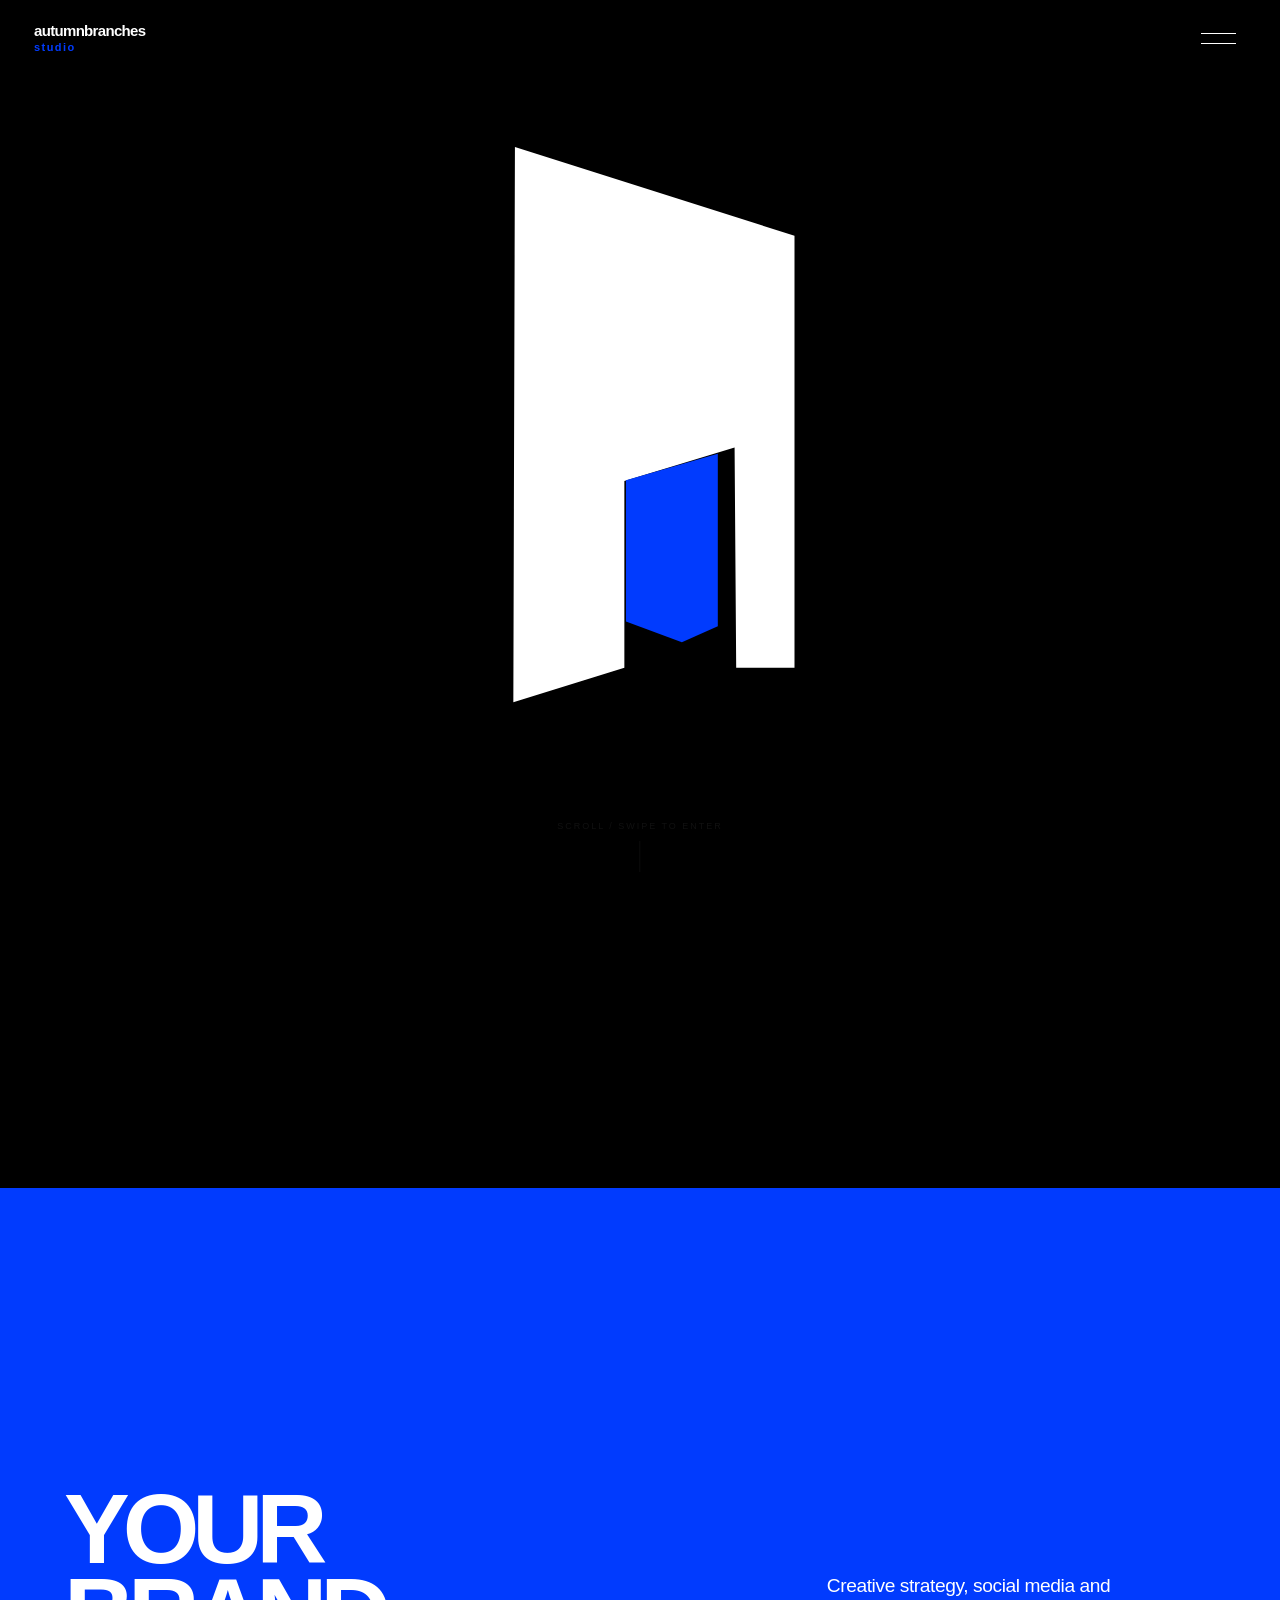
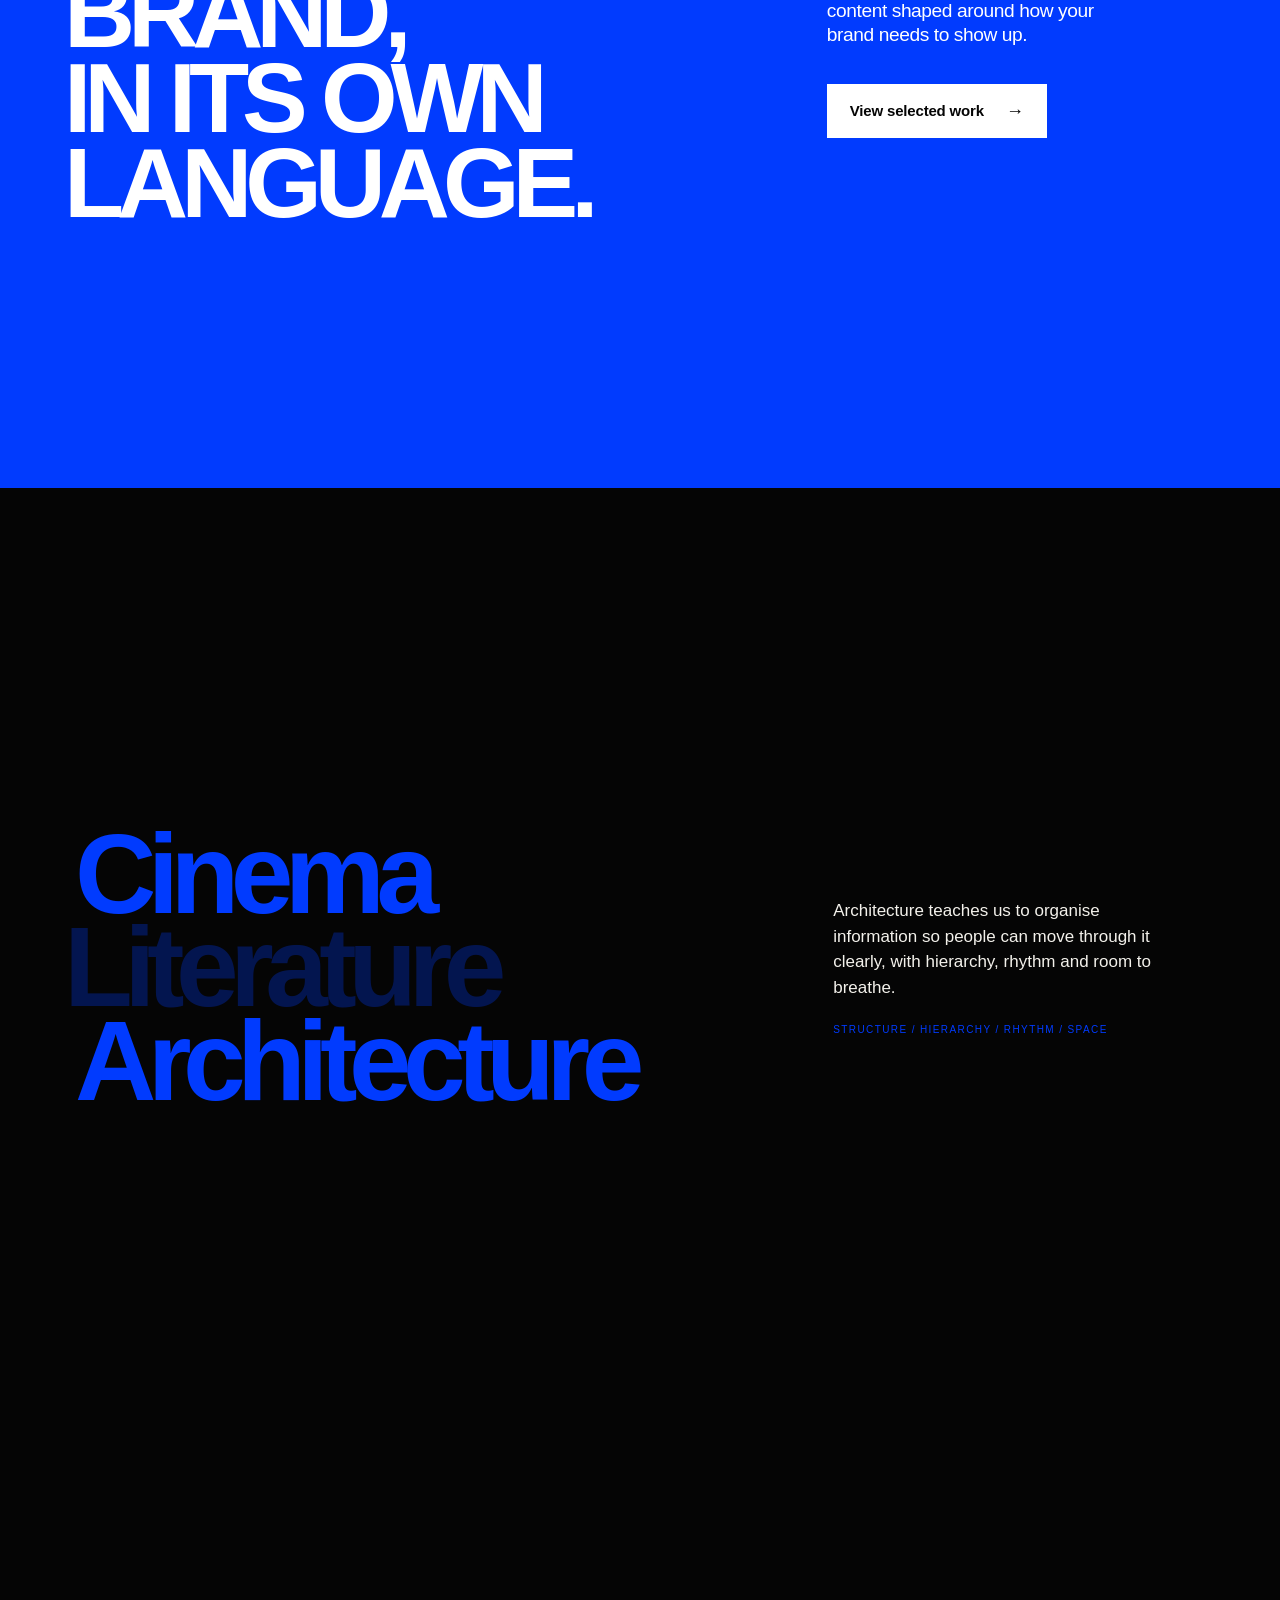
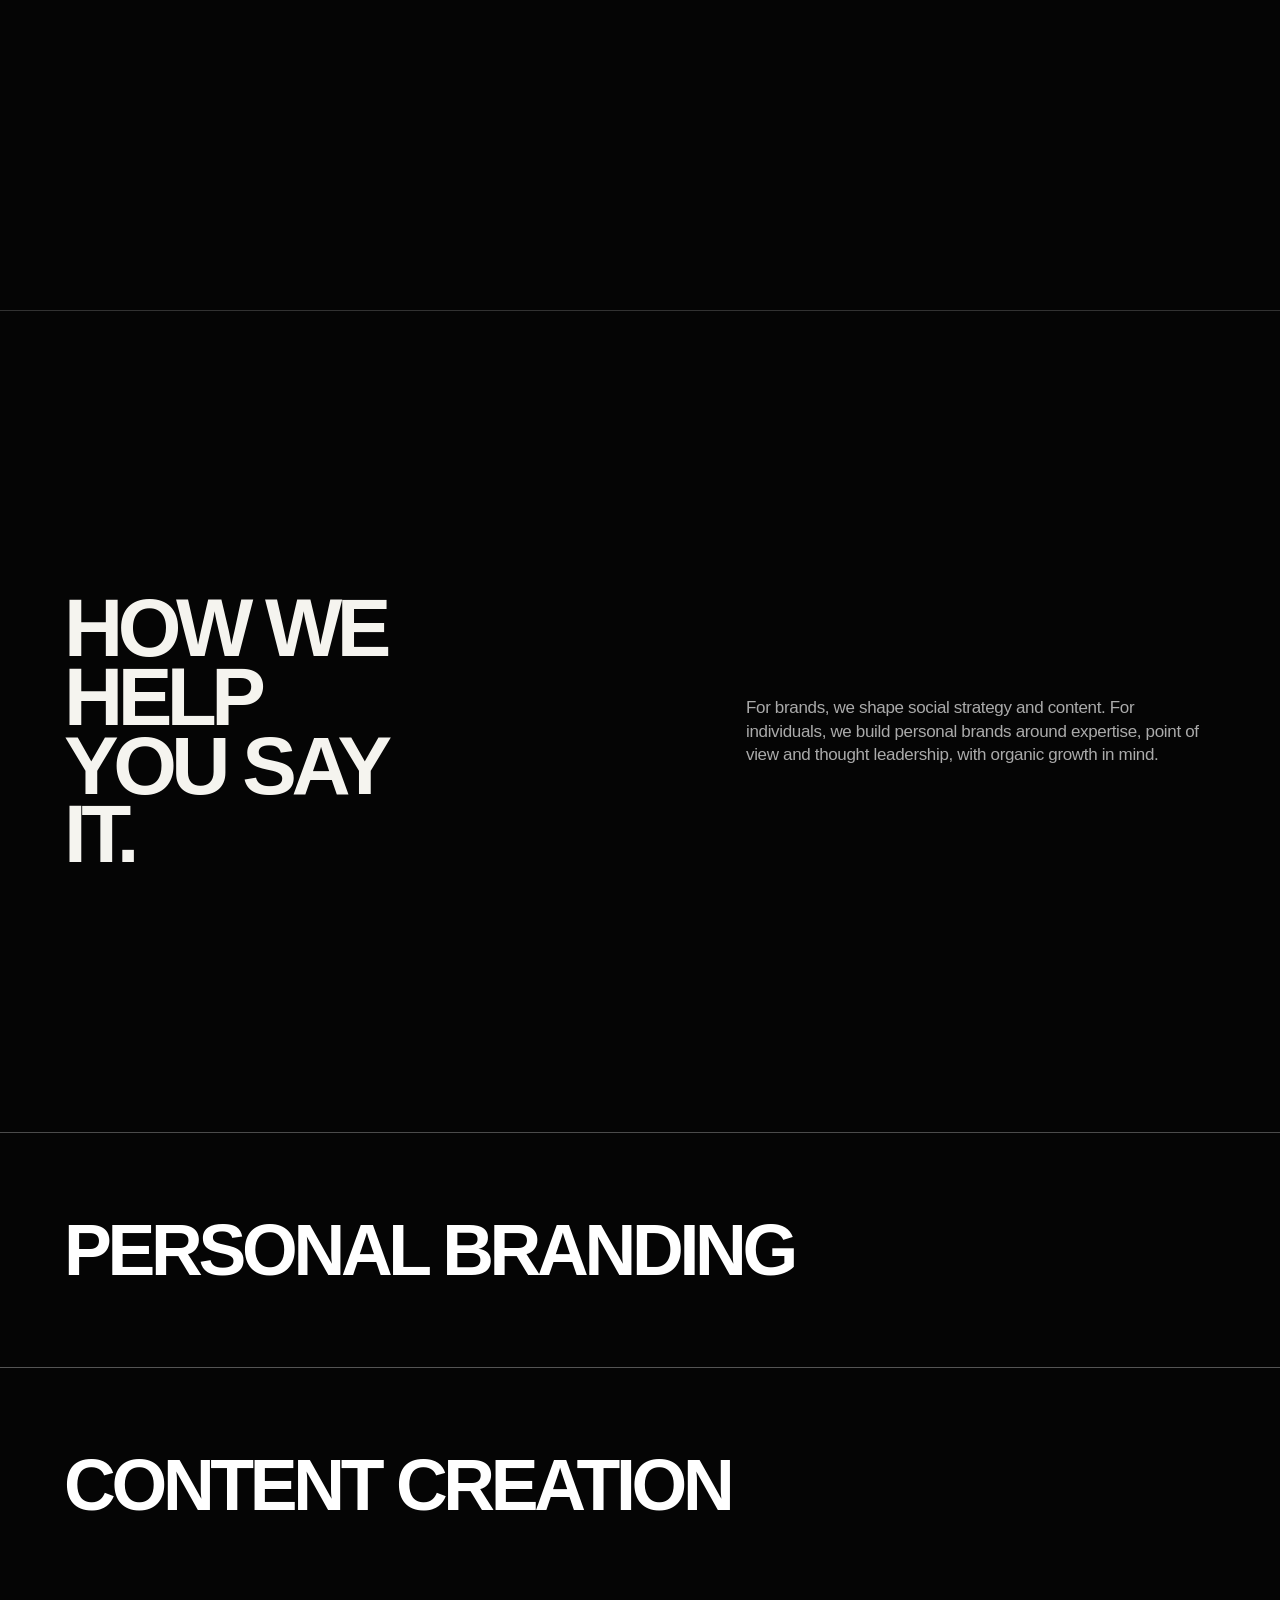
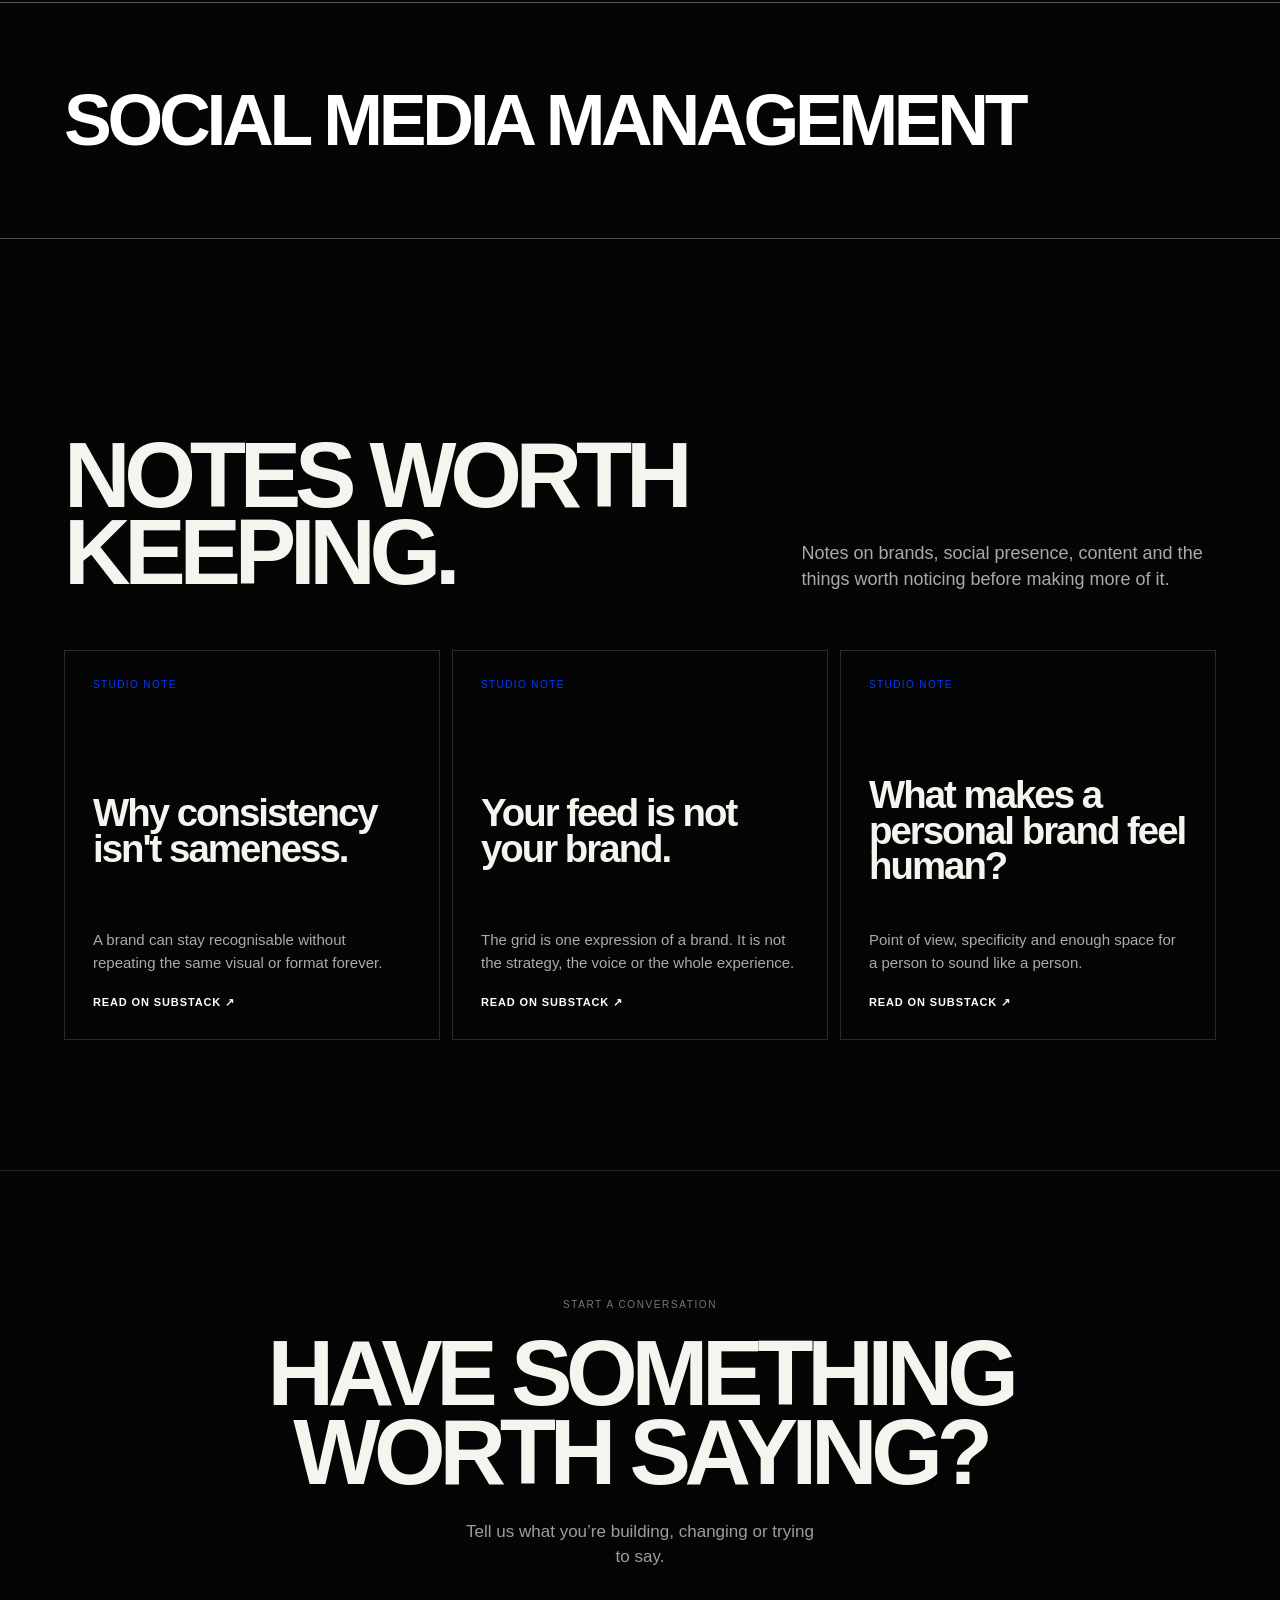
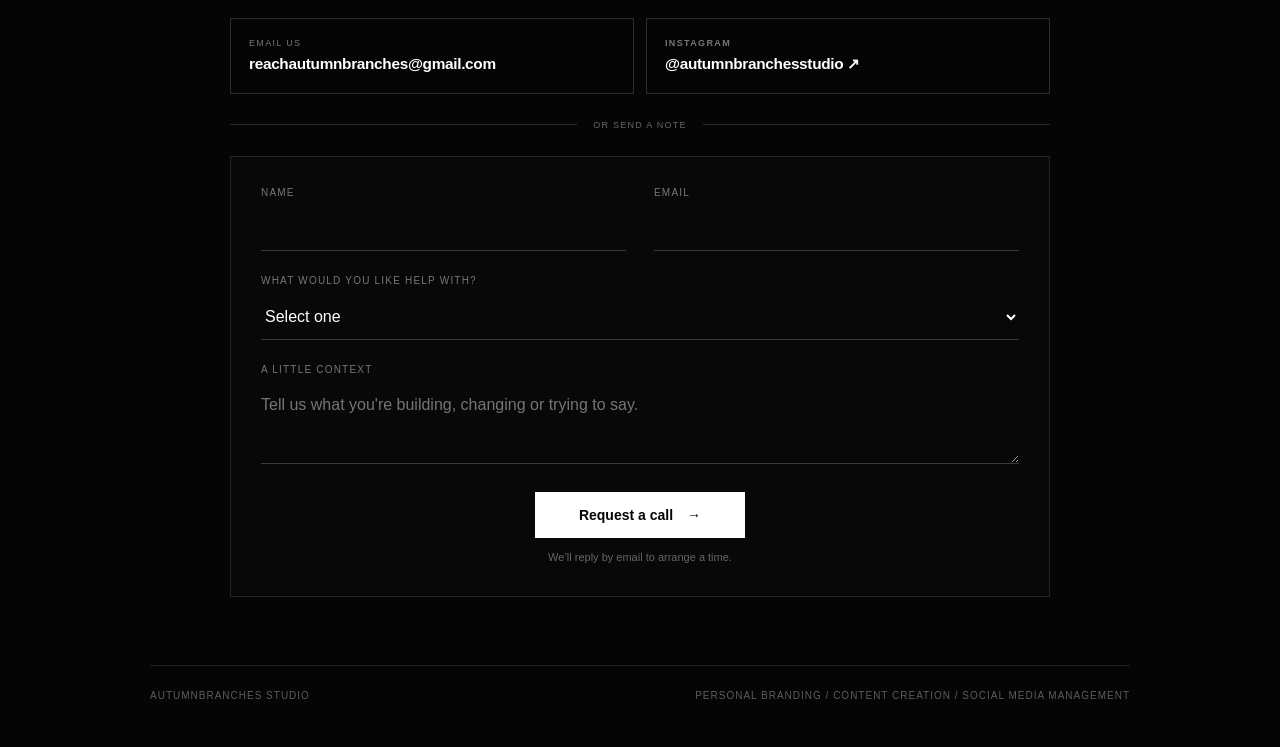
==== commit 59272902: "Add files via upload" ====
--- a/index.html
+++ b/index.html
@@ -1,6 +1,6 @@
 <!DOCTYPE html>
 
-<html lang="en"><head><meta charset="utf-8"/><meta content="width=device-width,initial-scale=1,viewport-fit=cover" name="viewport"/><title>autumnbranches studio — Personal branding, content and social media</title><meta content="autumnbranches studio builds personal brands, content systems and social media strategy shaped around how each brand needs to show up." name="description"/><meta content="#050505" name="theme-color"/><link href="assets/favicon.svg" rel="icon" type="image/svg+xml"/><link href="assets/apple-touch-icon.png" rel="apple-touch-icon"/><link href="site.css?v=2.28" rel="stylesheet"/><meta content="website" property="og:type"/><meta content="autumnbranches studio — Personal branding, content and social media" property="og:title"/><meta content="autumnbranches studio builds personal brands, content systems and social media strategy shaped around how each brand needs to show up." property="og:description"/><meta content="https://autumnbranchesstudio.github.io/assets/autumnbranches-social-preview.png" property="og:image"/><meta content="summary_large_image" name="twitter:card"/></head><body data-page="home"><a class="skip-link" href="#main">Skip to main content</a><header class="site-header entry-overlay"><a class="brand" href="index.html"><span>autumnbranches</span><span>studio</span></a><button aria-expanded="false" aria-label="Open navigation" class="menu-trigger"></button></header><div class="menu-plane"><div class="menu-inner"><nav aria-label="Primary navigation" class="menu-list"><a class="menu-link" data-desc="Overview / proposition" data-page="home" href="#intro" style="--i:0">Home</a>
+<html lang="en"><head><meta charset="utf-8"/><meta content="width=device-width,initial-scale=1,viewport-fit=cover" name="viewport"/><title>autumnbranches studio — Personal branding, content and social media</title><meta content="autumnbranches studio builds personal brands, content systems and social media strategy shaped around how each brand needs to show up." name="description"/><meta content="#050505" name="theme-color"/><link href="assets/favicon.svg" rel="icon" type="image/svg+xml"/><link href="assets/apple-touch-icon.png" rel="apple-touch-icon"/><link href="site.css?v=2.29" rel="stylesheet"/><meta content="website" property="og:type"/><meta content="autumnbranches studio — Personal branding, content and social media" property="og:title"/><meta content="autumnbranches studio builds personal brands, content systems and social media strategy shaped around how each brand needs to show up." property="og:description"/><meta content="https://autumnbranchesstudio.github.io/assets/autumnbranches-social-preview.png" property="og:image"/><meta content="summary_large_image" name="twitter:card"/></head><body data-page="home"><a class="skip-link" href="#main">Skip to main content</a><header class="site-header entry-overlay"><a class="brand" href="index.html"><span>autumnbranches</span><span>studio</span></a><button aria-expanded="false" aria-label="Open navigation" class="menu-trigger"></button></header><div class="menu-plane"><div class="menu-inner"><nav aria-label="Primary navigation" class="menu-list"><a class="menu-link" data-desc="Overview / proposition" data-page="home" href="#intro" style="--i:0">Home</a>
 <a class="menu-link" data-desc="Cinema / literature / architecture" data-page="studio" href="studio/index.html" style="--i:1">Studio</a>
 <a class="menu-link" data-desc="Personal branding / content / social" data-page="expertise" href="#expertise" style="--i:2">Expertise</a>
 <a class="menu-link" data-desc="Selected concept studies" data-page="work" href="work/index.html" style="--i:3">Work</a>
@@ -37,4 +37,4 @@
 </div>
 </div>
 <div class="contact-foot"><span>autumnbranches studio</span><span>personal branding / content creation / social media management</span></div>
-</section></main><script src="site.js?v=2.28"></script></body></html>+</section></main><script src="site.js?v=2.29"></script></body></html>
--- a/site.css
+++ b/site.css
@@ -1345,3 +1345,52 @@
 @media(max-width:390px){
   .service-strip.active{height:338px!important;min-height:338px!important}
 }
+
+
+/* Mobile service sequence v2.29 — stable geometry prevents Personal Branding -> Social Media skips. */
+@media(max-width:760px){
+  .services{overflow-anchor:none!important}
+  .service-strip,
+  .service-strip:hover,
+  .service-strip:focus-visible,
+  .service-strip.active{
+    height:286px!important;
+    min-height:286px!important;
+    overflow:hidden!important;
+    outline:none!important;
+    transition:background .32s ease!important;
+  }
+  .service-strip,
+  .service-strip:hover,
+  .service-strip:focus-visible{background:#050505!important}
+  .service-strip.active{background:var(--blue)!important}
+  .service-layer{padding:28px 20px!important;transition:opacity .25s ease,transform .36s cubic-bezier(.22,.8,.22,1)!important}
+  .service-title,
+  .service-strip:hover .service-title,
+  .service-strip:focus-visible .service-title{
+    opacity:1!important;
+    transform:none!important;
+  }
+  .service-detail,
+  .service-strip:hover .service-detail,
+  .service-strip:focus-visible .service-detail{
+    opacity:0!important;
+    transform:translateY(16px)!important;
+    pointer-events:none!important;
+  }
+  .service-strip.active .service-title{
+    opacity:0!important;
+    transform:translateY(-16px)!important;
+  }
+  .service-strip.active .service-detail{
+    opacity:1!important;
+    transform:none!important;
+    pointer-events:auto!important;
+  }
+  .service-detail{align-content:center!important}
+  .service-detail .items{grid-template-columns:1fr 1fr!important;gap:11px 18px!important}
+  .service-detail .items span{font-size:clamp(17px,5vw,21px)!important;line-height:1.05!important}
+}
+@media(max-width:390px){
+  .service-strip,.service-strip:hover,.service-strip:focus-visible,.service-strip.active{height:300px!important;min-height:300px!important}
+}
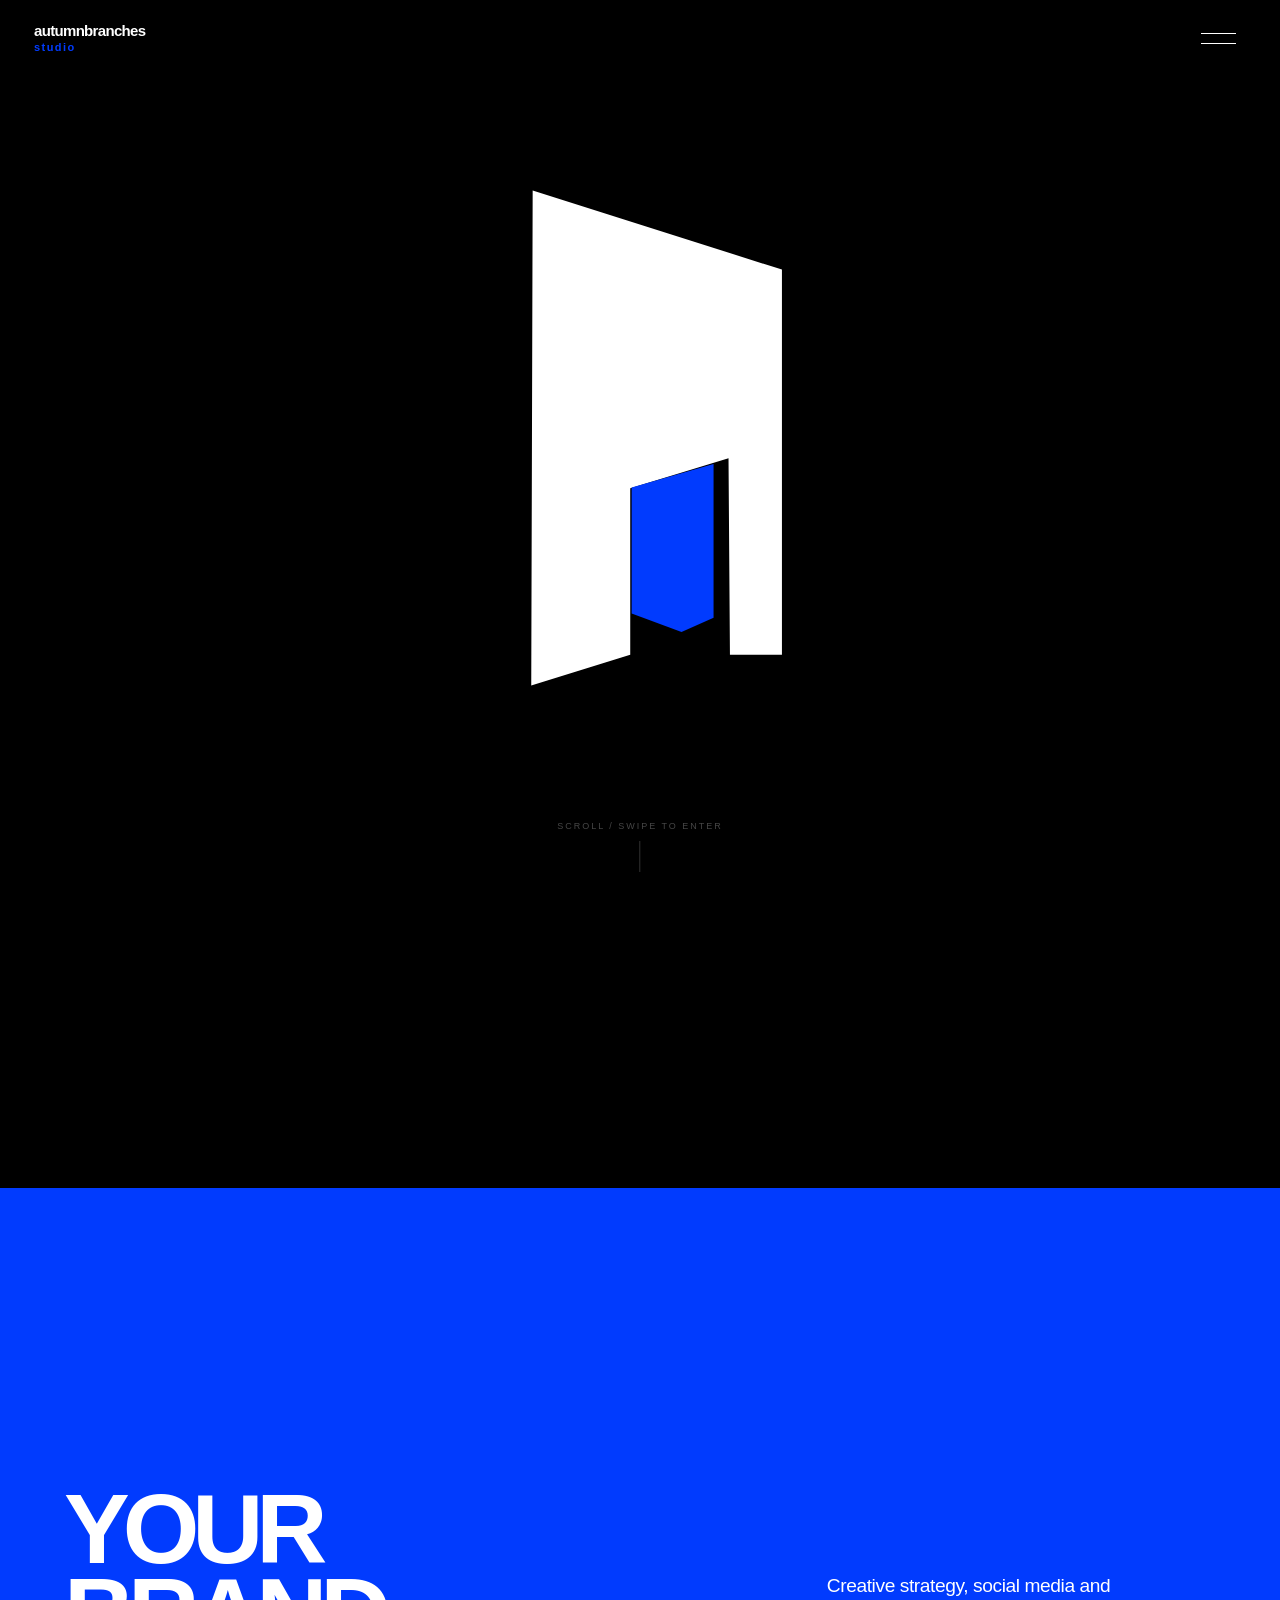
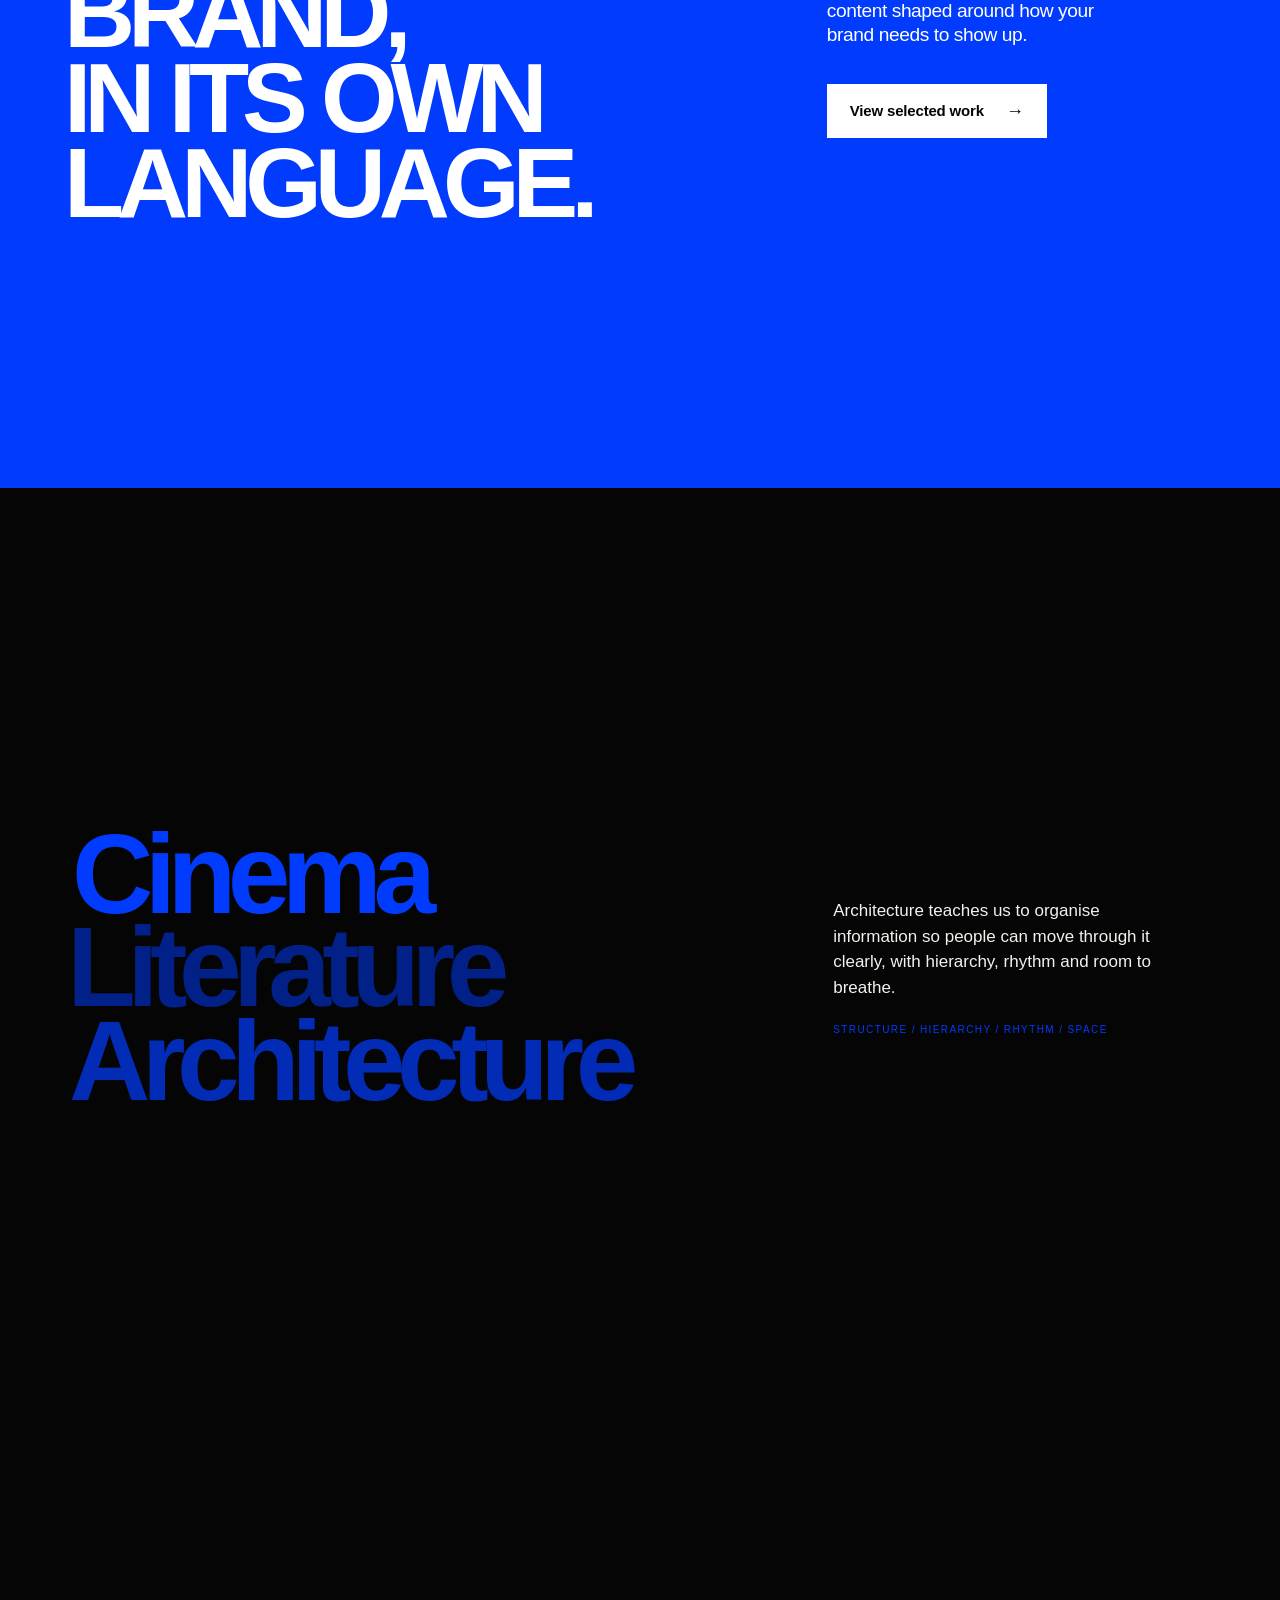
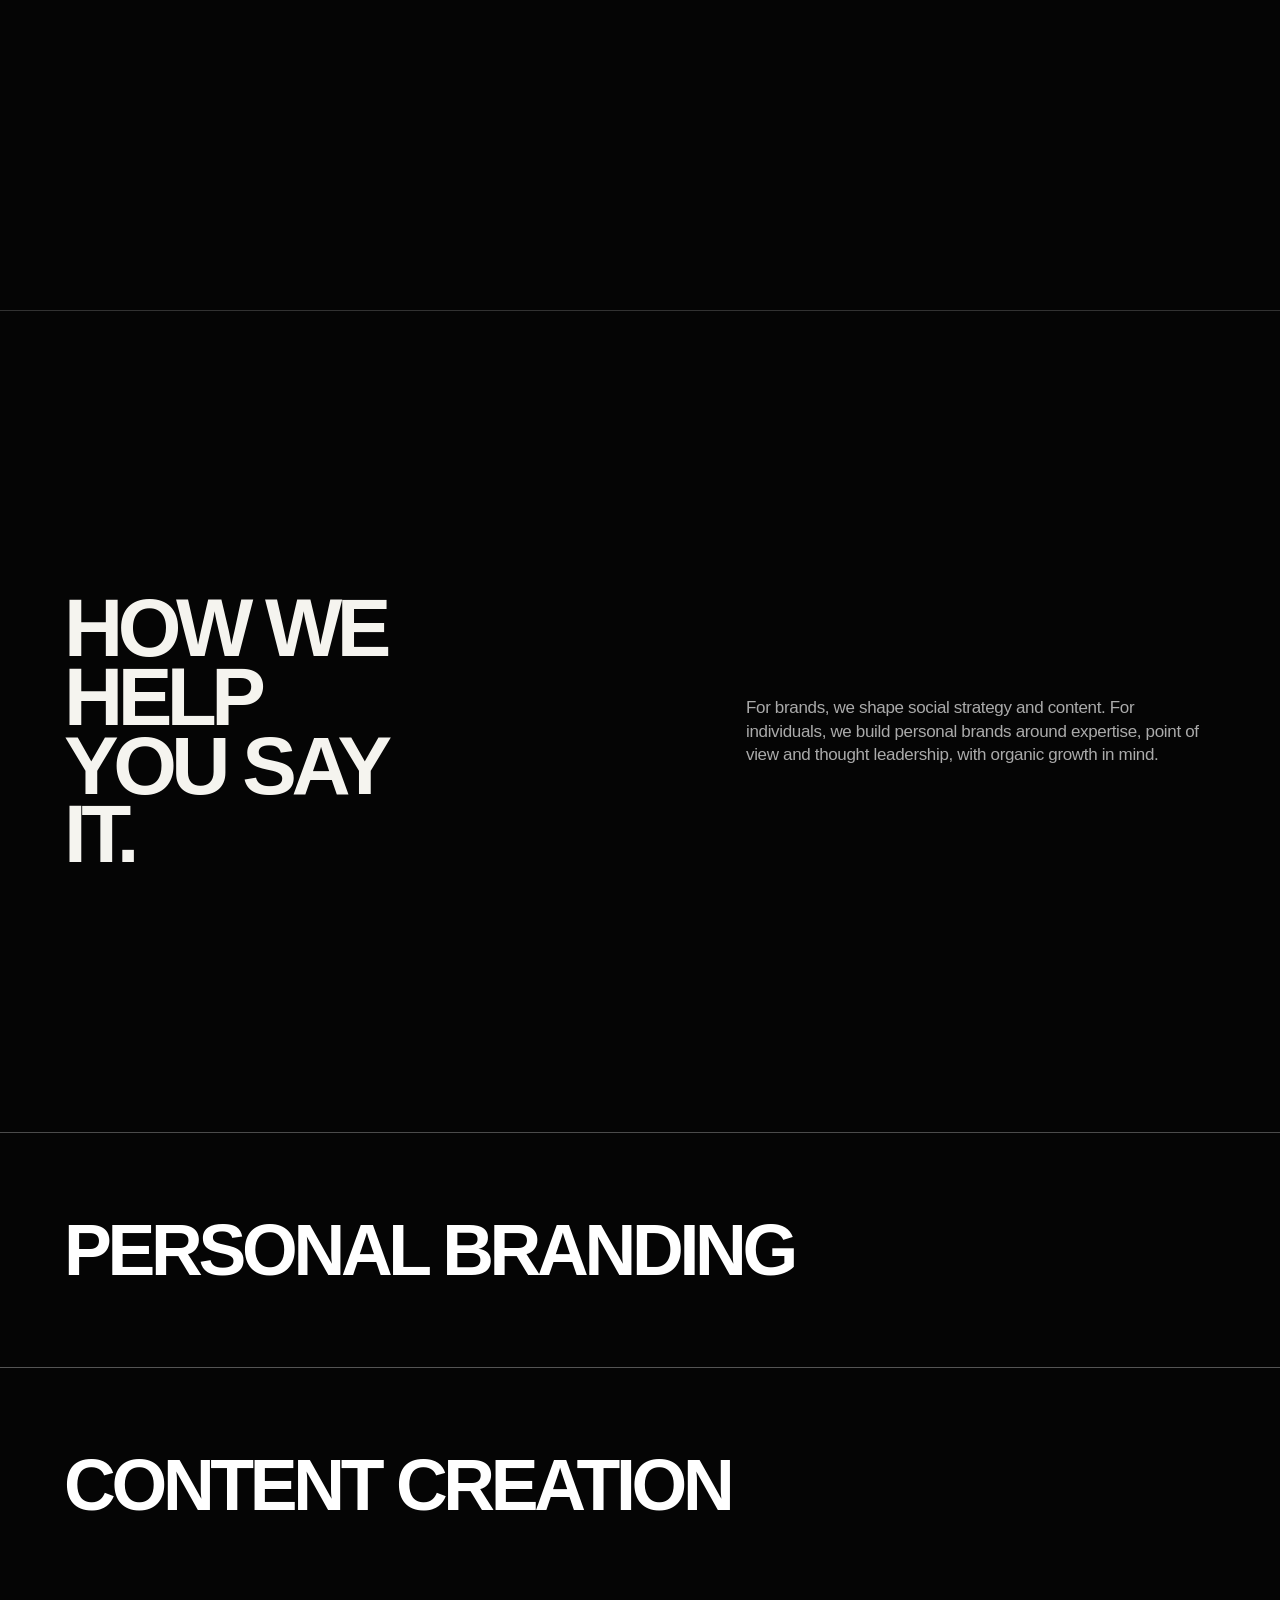
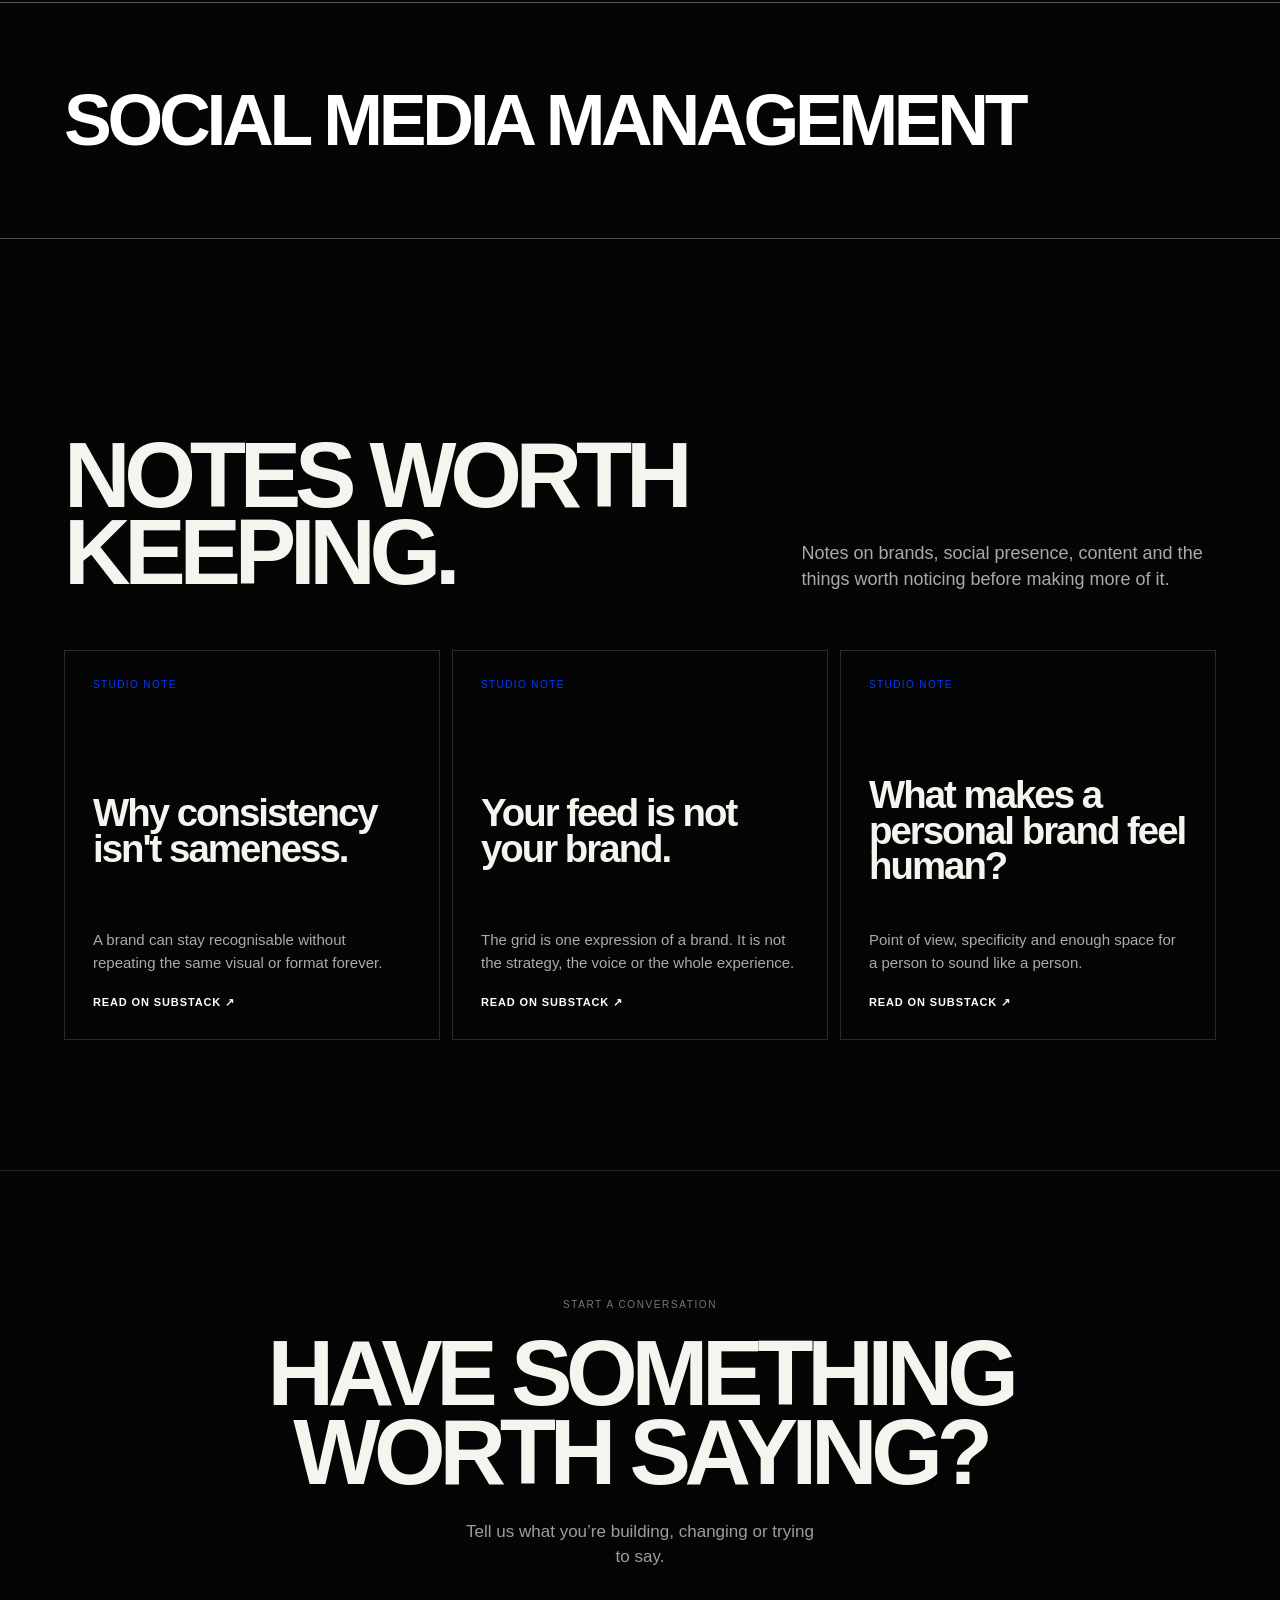
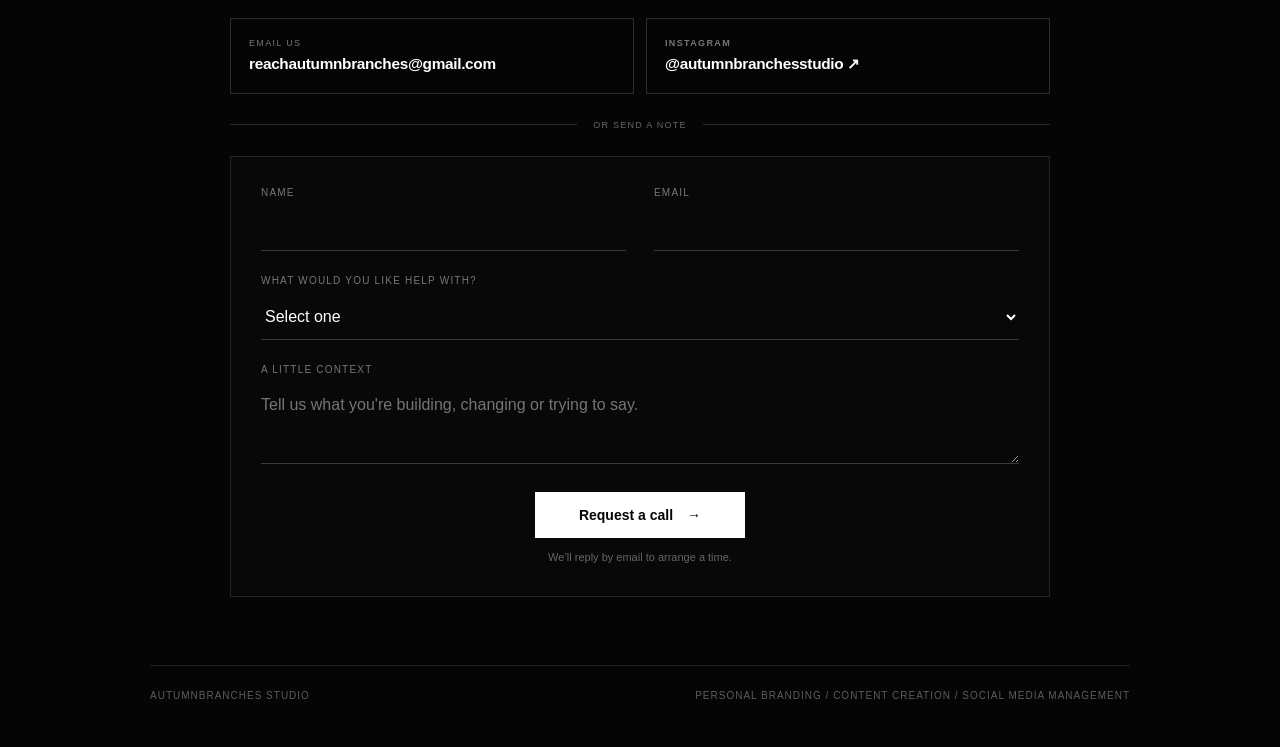
==== commit f5e135b8: "Add files via upload" ====
--- a/index.html
+++ b/index.html
@@ -1,6 +1,6 @@
 <!DOCTYPE html>
 
-<html lang="en"><head><meta charset="utf-8"/><meta content="width=device-width,initial-scale=1,viewport-fit=cover" name="viewport"/><title>autumnbranches studio — Personal branding, content and social media</title><meta content="autumnbranches studio builds personal brands, content systems and social media strategy shaped around how each brand needs to show up." name="description"/><meta content="#050505" name="theme-color"/><link href="assets/favicon.svg" rel="icon" type="image/svg+xml"/><link href="assets/apple-touch-icon.png" rel="apple-touch-icon"/><link href="site.css?v=2.29" rel="stylesheet"/><meta content="website" property="og:type"/><meta content="autumnbranches studio — Personal branding, content and social media" property="og:title"/><meta content="autumnbranches studio builds personal brands, content systems and social media strategy shaped around how each brand needs to show up." property="og:description"/><meta content="https://autumnbranchesstudio.github.io/assets/autumnbranches-social-preview.png" property="og:image"/><meta content="summary_large_image" name="twitter:card"/></head><body data-page="home"><a class="skip-link" href="#main">Skip to main content</a><header class="site-header entry-overlay"><a class="brand" href="index.html"><span>autumnbranches</span><span>studio</span></a><button aria-expanded="false" aria-label="Open navigation" class="menu-trigger"></button></header><div class="menu-plane"><div class="menu-inner"><nav aria-label="Primary navigation" class="menu-list"><a class="menu-link" data-desc="Overview / proposition" data-page="home" href="#intro" style="--i:0">Home</a>
+<html lang="en"><head><meta charset="utf-8"/><meta content="width=device-width,initial-scale=1,viewport-fit=cover" name="viewport"/><title>autumnbranches studio — Personal branding, content and social media</title><meta content="autumnbranches studio builds personal brands, content systems and social media strategy shaped around how each brand needs to show up." name="description"/><meta content="#050505" name="theme-color"/><link href="assets/favicon.svg" rel="icon" type="image/svg+xml"/><link href="assets/apple-touch-icon.png" rel="apple-touch-icon"/><link href="site.css?v=2.30" rel="stylesheet"/><meta content="website" property="og:type"/><meta content="autumnbranches studio — Personal branding, content and social media" property="og:title"/><meta content="autumnbranches studio builds personal brands, content systems and social media strategy shaped around how each brand needs to show up." property="og:description"/><meta content="https://autumnbranchesstudio.github.io/assets/autumnbranches-social-preview.png" property="og:image"/><meta content="summary_large_image" name="twitter:card"/></head><body data-page="home"><a class="skip-link" href="#main">Skip to main content</a><header class="site-header entry-overlay"><a class="brand" href="index.html"><span>autumnbranches</span><span>studio</span></a><button aria-expanded="false" aria-label="Open navigation" class="menu-trigger"></button></header><div class="menu-plane"><div class="menu-inner"><nav aria-label="Primary navigation" class="menu-list"><a class="menu-link" data-desc="Overview / proposition" data-page="home" href="#intro" style="--i:0">Home</a>
 <a class="menu-link" data-desc="Cinema / literature / architecture" data-page="studio" href="studio/index.html" style="--i:1">Studio</a>
 <a class="menu-link" data-desc="Personal branding / content / social" data-page="expertise" href="#expertise" style="--i:2">Expertise</a>
 <a class="menu-link" data-desc="Selected concept studies" data-page="work" href="work/index.html" style="--i:3">Work</a>
@@ -8,7 +8,7 @@
 <a class="menu-link" data-desc="Start a conversation" data-page="contact" href="#contact" style="--i:5">Contact</a></nav></div></div><main id="main"><section aria-label="Enter autumnbranches studio" class="entry-scroll"><div class="entry-stage"><svg aria-label="autumnbranches Frame" class="entry-svg" preserveaspectratio="xMidYMid slice" shape-rendering="geometricPrecision" viewbox="-300 -300 1854 1854"><rect fill="#000" height="4000" width="4000" x="-1000" y="-1000"></rect><polygon fill="#fff" points="478,267 476,962 615,919 615,685 753,643 755,919 828,919 828,378"></polygon><polygon fill="#013BFE" points="732,651 617,684 617,861 687,887 732,867"></polygon></svg><div class="entry-fill"></div><div class="entry-caption">Scroll / swipe to enter</div></div></section>
 <section class="intro-blue" data-header-blue="" id="intro"><h1><span>YOUR BRAND,</span><span>IN ITS OWN</span><span class="last">LANGUAGE.</span></h1><div class="intro-side"><p>Creative strategy, social media and content shaped around how your brand needs to show up.</p><a class="work-cta" href="work/index.html?return=../index.html%3Fsection%3Dintro%23intro">View selected work</a></div></section>
 <section class="studio-home" id="studio"><div class="studio-sticky"><div><div class="studio-words"><a class="studio-word" href="studio/index.html?return=../index.html%3Fsection%3Dstudio%23studio&amp;lens=cinema">Cinema</a><a class="studio-word" href="studio/index.html?return=../index.html%3Fsection%3Dstudio%23studio&amp;lens=literature">Literature</a><a class="studio-word" href="studio/index.html?return=../index.html%3Fsection%3Dstudio%23studio&amp;lens=architecture">Architecture</a></div></div><div class="studio-copy"></div></div></section>
-<section class="expertise" id="expertise"><div class="expertise-head"><h2>HOW WE HELP<br/>YOU SAY IT.</h2><p>For brands, we shape social strategy and content. For individuals, we build personal brands around expertise, point of view and thought leadership, with organic growth in mind.</p></div><div class="services"><article aria-label="Personal Branding capabilities" class="service-strip" tabindex="0"><div class="service-layer service-title">Personal Branding</div><div class="service-layer service-detail"><div class="index">01 / Personal Branding</div><div class="items"><span>Positioning</span><span>Voice + messaging</span><span>Content pillars</span><span>Thought leadership</span><span>Social identity</span></div></div></article><article aria-label="Content Creation capabilities" class="service-strip" tabindex="0"><div class="service-layer service-title">Content Creation</div><div class="service-layer service-detail"><div class="index">02 / Content Creation</div><div class="items"><span>Content concepts</span><span>Creative direction</span><span>Copywriting</span><span>Short-form video</span><span>Carousels + stories</span></div></div></article><article aria-label="Social Media Management capabilities" class="service-strip" tabindex="0"><div class="service-layer service-title">Social Media Management</div><div class="service-layer service-detail"><div class="index">03 / Social Media Management</div><div class="items"><span>Social strategy</span><span>Planning</span><span>Publishing</span><span>Community rhythm</span><span>Ongoing refinement</span></div></div></article></div></section>
+<section class="expertise" id="expertise"><div class="expertise-head"><h2>HOW WE HELP<br/>YOU SAY IT.</h2><p>For brands, we shape social strategy and content. For individuals, we build personal brands around expertise, point of view and thought leadership, with organic growth in mind.</p></div><div class="services"><article aria-label="Personal Branding capabilities" class="service-strip" tabindex="0"><div class="service-layer service-title">Personal Branding</div><div class="service-layer service-detail"><div class="index">01 / Personal Branding</div><div class="items"><span>Positioning</span><span>Voice + messaging</span><span>Content pillars</span><span>Thought leadership</span><span>Social identity</span></div></div></article><article aria-label="Content Creation capabilities" class="service-strip" tabindex="0"><div class="service-layer service-title">Content Creation</div><div class="service-layer service-detail"><div class="index">02 / Content Creation</div><div class="items"><span>Content concepts</span><span>Creative direction</span><span>Copywriting</span><span>Short-form video</span><span>Carousels + stories</span><span>Website development</span></div></div></article><article aria-label="Social Media Management capabilities" class="service-strip" tabindex="0"><div class="service-layer service-title">Social Media Management</div><div class="service-layer service-detail"><div class="index">03 / Social Media Management</div><div class="items"><span>Social strategy</span><span>Planning</span><span>Publishing</span><span>Community rhythm</span><span>Ongoing refinement</span></div></div></article></div></section>
 <section class="thinking" id="thinking"><div class="thinking-head"><h2>NOTES WORTH<br/>KEEPING.</h2><p>Notes on brands, social presence, content and the things worth noticing before making more of it.</p></div><div class="thinking-cards"><a class="thinking-card" href="https://autumnbranchesstudio.substack.com/p/why-consistency-isnt-sameness?r=8xw2ec&amp;utm_campaign=post-expanded-share&amp;utm_medium=post%20viewer" rel="noopener noreferrer" target="_blank"><div class="thinking-index">Studio note</div><h3>Why consistency isn't sameness.</h3><p>A brand can stay recognisable without repeating the same visual or format forever.<span class="arrow">Read on Substack ↗</span></p></a><a class="thinking-card" href="https://autumnbranchesstudio.substack.com/p/your-feed-is-not-your-brand?r=8xw2ec&amp;utm_campaign=post-expanded-share&amp;utm_medium=post%20viewer" rel="noopener noreferrer" target="_blank"><div class="thinking-index">Studio note</div><h3>Your feed is not your brand.</h3><p>The grid is one expression of a brand. It is not the strategy, the voice or the whole experience.<span class="arrow">Read on Substack ↗</span></p></a><a class="thinking-card" href="https://autumnbranchesstudio.substack.com/p/what-makes-a-personal-brand-feel?r=8xw2ec&amp;utm_campaign=post-expanded-share&amp;utm_medium=post%20viewer" rel="noopener noreferrer" target="_blank"><div class="thinking-index">Studio note</div><h3>What makes a personal brand feel human?</h3><p>Point of view, specificity and enough space for a person to sound like a person.<span class="arrow">Read on Substack ↗</span></p></a></div></section><section class="contact-section" id="contact">
 <div class="contact-inner">
 <div class="contact-kicker">START A CONVERSATION</div>
@@ -37,4 +37,4 @@
 </div>
 </div>
 <div class="contact-foot"><span>autumnbranches studio</span><span>personal branding / content creation / social media management</span></div>
-</section></main><script src="site.js?v=2.29"></script></body></html>+</section></main><script src="site.js?v=2.30"></script></body></html>
--- a/site.css
+++ b/site.css
@@ -1394,3 +1394,60 @@
 @media(max-width:390px){
   .service-strip,.service-strip:hover,.service-strip:focus-visible,.service-strip.active{height:300px!important;min-height:300px!important}
 }
+
+
+/* v25 Stage 2.30 — final mobile scroll choreography */
+@media(max-width:760px){
+  /* Keep native finger scrolling fluid; JS only changes visual state. */
+  html,body{overscroll-behavior-y:auto!important}
+  .studio-word{transition:opacity .22s linear,transform .32s cubic-bezier(.22,.8,.22,1)!important}
+  .studio-copy{transition:opacity .18s ease,transform .28s cubic-bezier(.22,.8,.22,1)!important}
+
+  .services{overflow-anchor:none!important}
+  .service-strip,
+  .service-strip:hover,
+  .service-strip:focus,
+  .service-strip:focus-visible,
+  .service-strip.active{
+    height:clamp(310px,39svh,350px)!important;
+    min-height:clamp(310px,39svh,350px)!important;
+    overflow:hidden!important;
+    outline:none!important;
+    background:#050505!important;
+    transition:background-color .34s ease,border-color .34s ease!important;
+  }
+  .service-strip.active{background:var(--blue)!important}
+  .service-layer{padding:28px 20px!important;transition:opacity .28s ease,transform .36s cubic-bezier(.22,.8,.22,1)!important}
+  .service-title,
+  .service-strip:hover .service-title,
+  .service-strip:focus .service-title,
+  .service-strip:focus-visible .service-title{
+    opacity:1!important;
+    transform:none!important;
+  }
+  .service-detail,
+  .service-strip:hover .service-detail,
+  .service-strip:focus .service-detail,
+  .service-strip:focus-visible .service-detail{
+    opacity:0!important;
+    transform:translateY(18px)!important;
+    pointer-events:none!important;
+  }
+  .service-strip.active .service-title{
+    opacity:0!important;
+    transform:translateY(-16px)!important;
+  }
+  .service-strip.active .service-detail{
+    opacity:1!important;
+    transform:none!important;
+    pointer-events:auto!important;
+  }
+  .service-detail{align-content:center!important}
+  .service-detail .items{grid-template-columns:1fr 1fr!important;gap:12px 18px!important}
+  .service-detail .items span{font-size:clamp(17px,5vw,21px)!important;line-height:1.08!important}
+}
+@media(max-width:390px){
+  .service-strip,.service-strip:hover,.service-strip:focus,.service-strip:focus-visible,.service-strip.active{height:330px!important;min-height:330px!important}
+  .service-detail .items{grid-template-columns:1fr 1fr!important;gap:10px 13px!important}
+  .service-detail .items span{font-size:clamp(16px,4.8vw,19px)!important}
+}
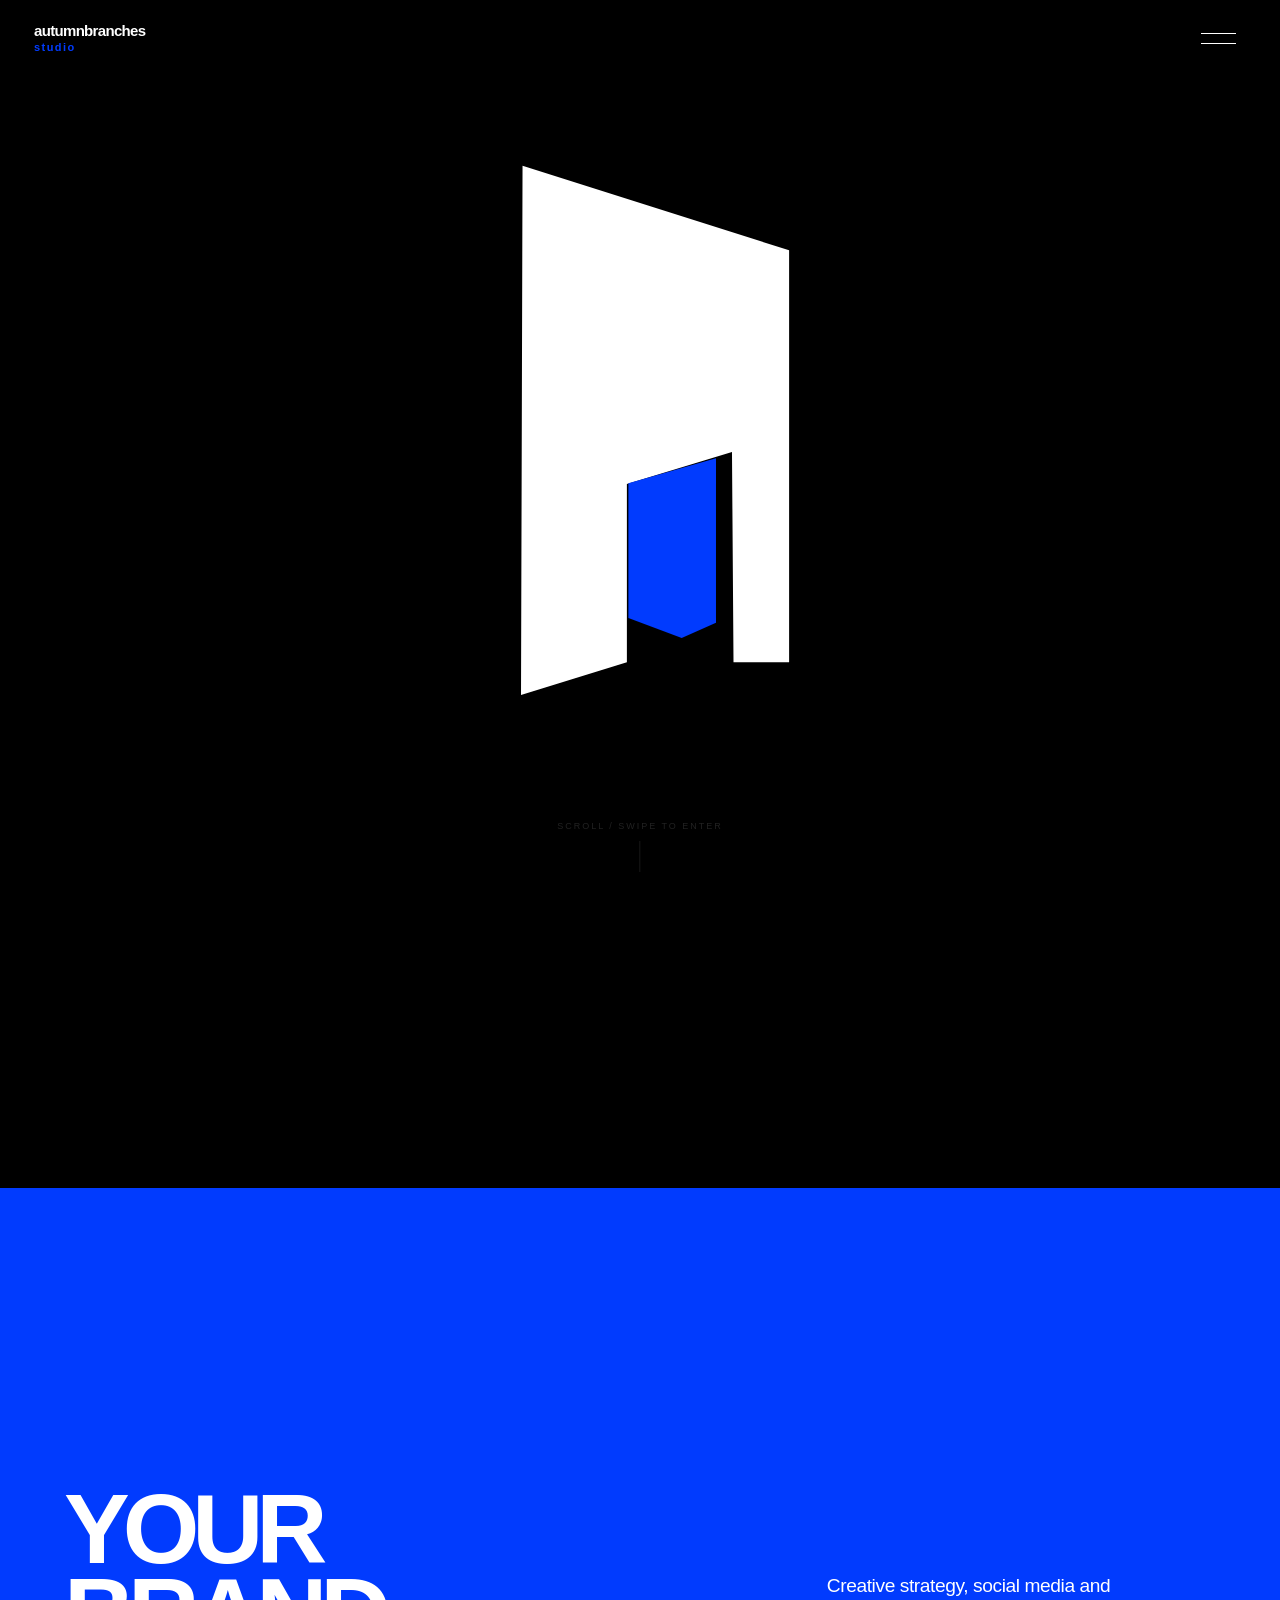
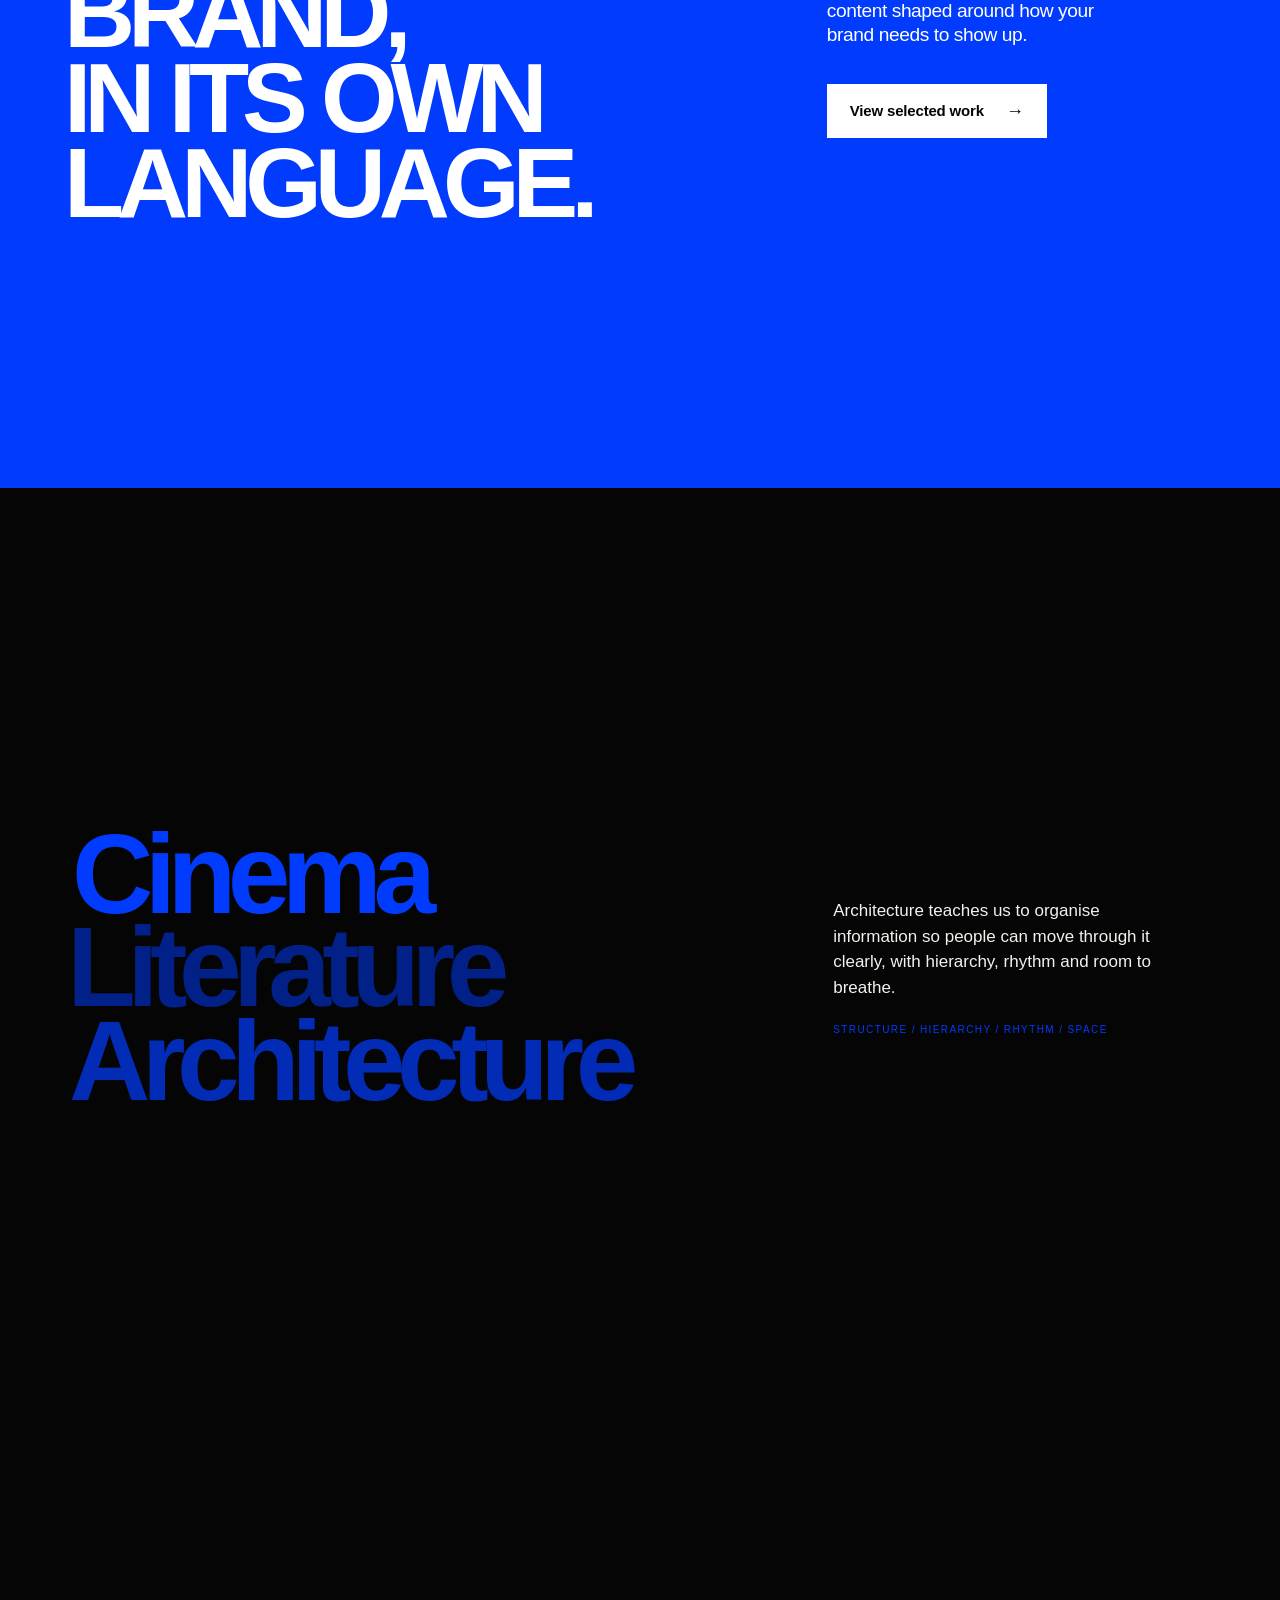
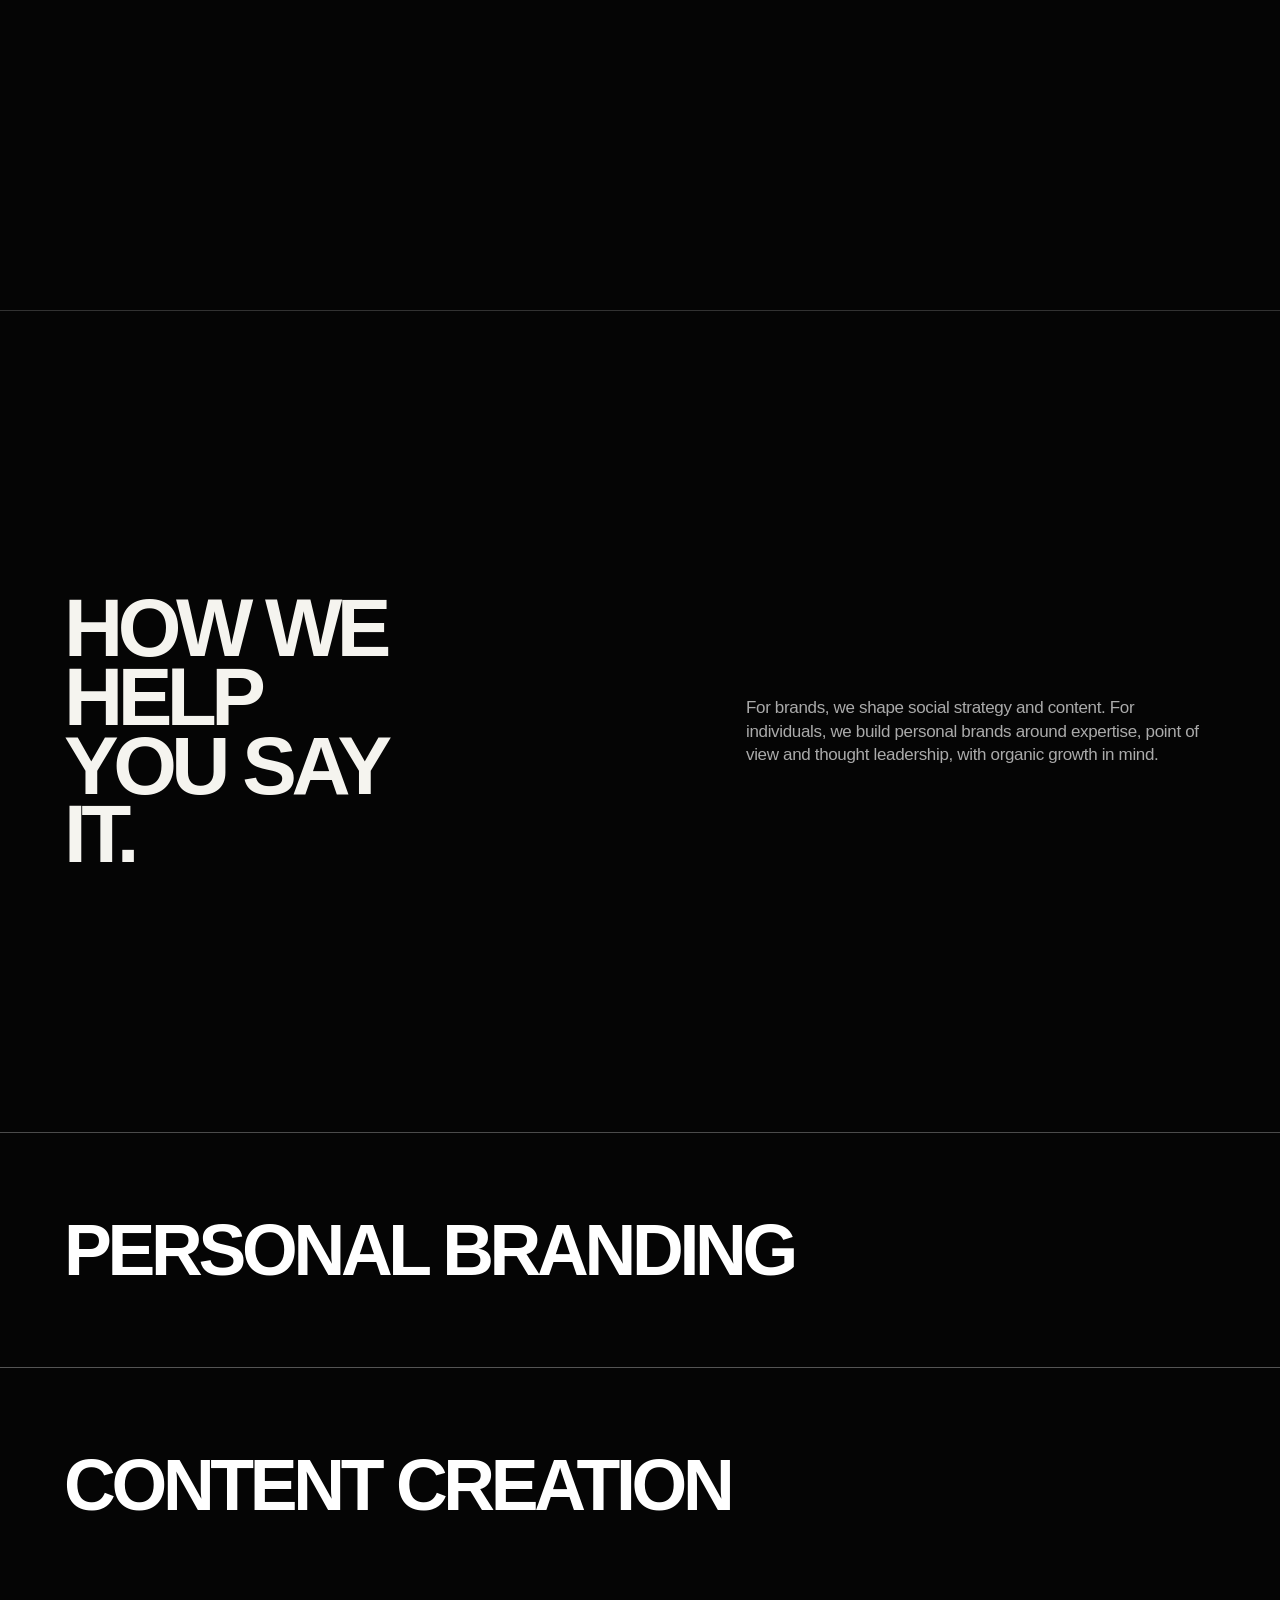
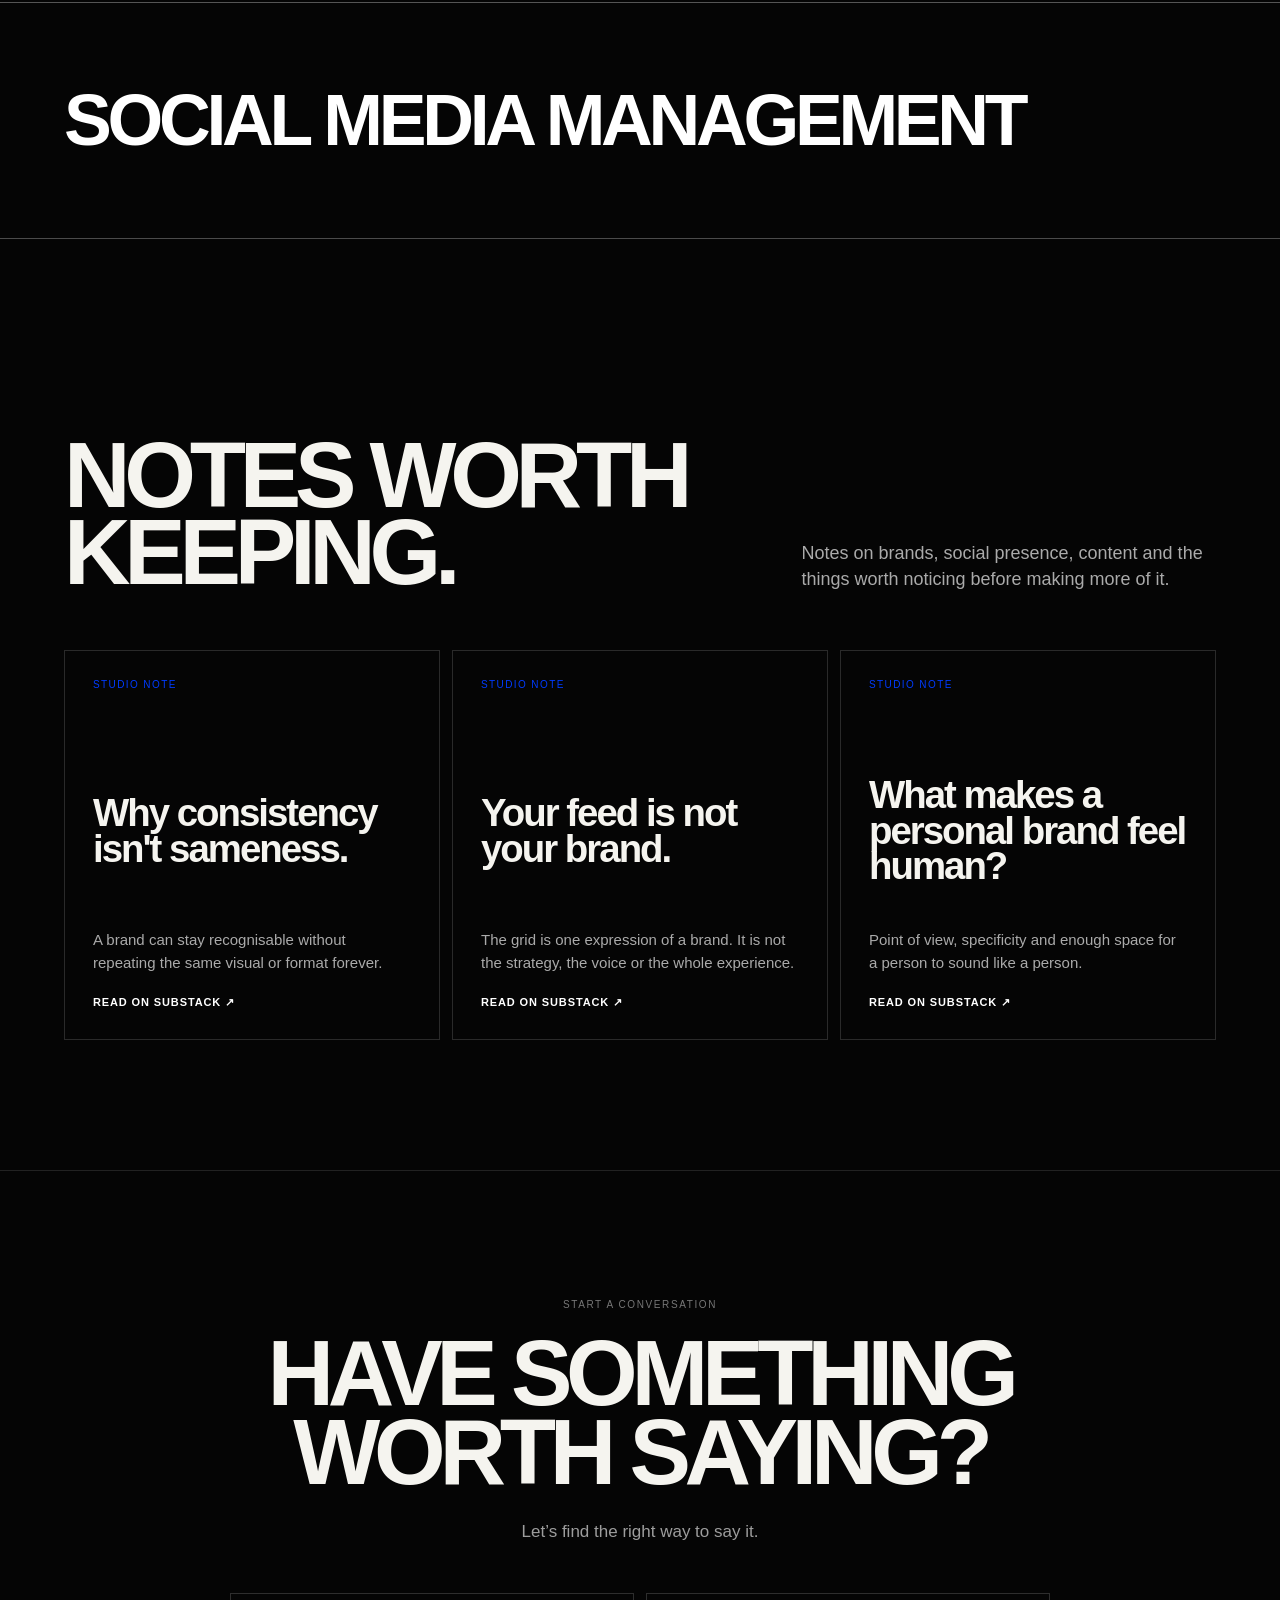
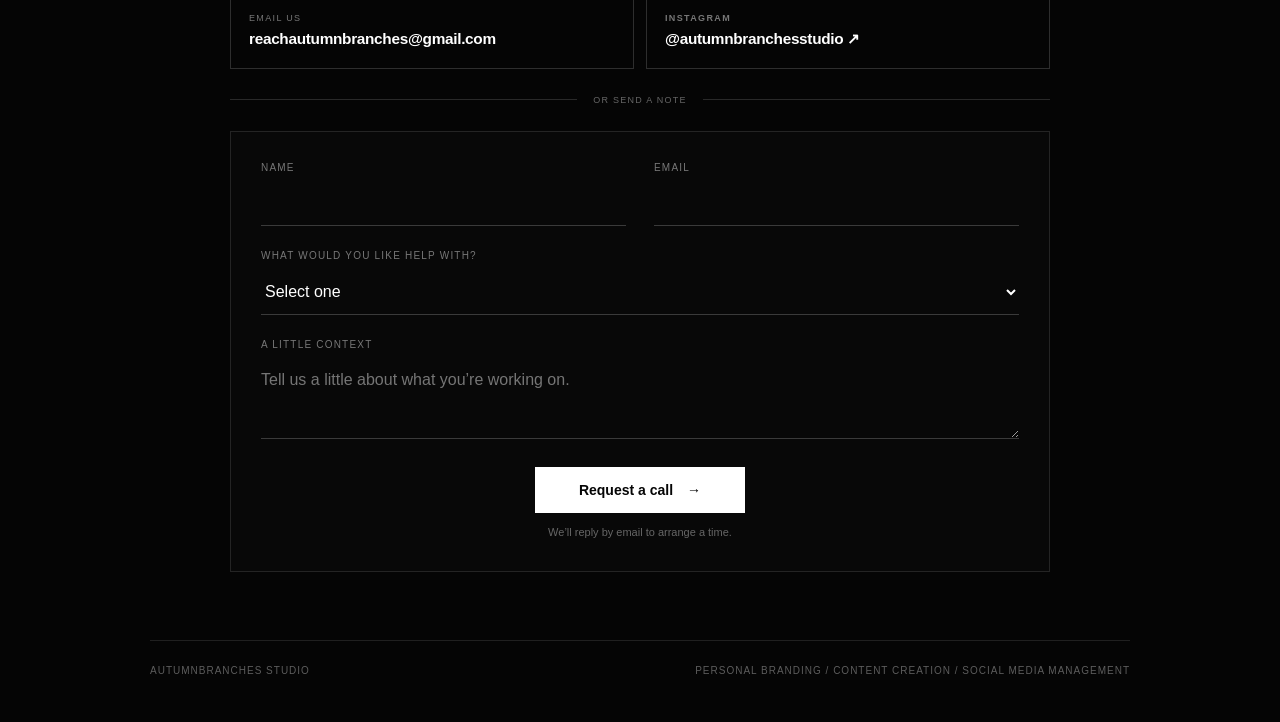
==== commit 91b29c9c: "Add files via upload" ====
--- a/index.html
+++ b/index.html
@@ -1,6 +1,6 @@
 <!DOCTYPE html>
 
-<html lang="en"><head><meta charset="utf-8"/><meta content="width=device-width,initial-scale=1,viewport-fit=cover" name="viewport"/><title>autumnbranches studio — Personal branding, content and social media</title><meta content="autumnbranches studio builds personal brands, content systems and social media strategy shaped around how each brand needs to show up." name="description"/><meta content="#050505" name="theme-color"/><link href="assets/favicon.svg" rel="icon" type="image/svg+xml"/><link href="assets/apple-touch-icon.png" rel="apple-touch-icon"/><link href="site.css?v=2.30" rel="stylesheet"/><meta content="website" property="og:type"/><meta content="autumnbranches studio — Personal branding, content and social media" property="og:title"/><meta content="autumnbranches studio builds personal brands, content systems and social media strategy shaped around how each brand needs to show up." property="og:description"/><meta content="https://autumnbranchesstudio.github.io/assets/autumnbranches-social-preview.png" property="og:image"/><meta content="summary_large_image" name="twitter:card"/></head><body data-page="home"><a class="skip-link" href="#main">Skip to main content</a><header class="site-header entry-overlay"><a class="brand" href="index.html"><span>autumnbranches</span><span>studio</span></a><button aria-expanded="false" aria-label="Open navigation" class="menu-trigger"></button></header><div class="menu-plane"><div class="menu-inner"><nav aria-label="Primary navigation" class="menu-list"><a class="menu-link" data-desc="Overview / proposition" data-page="home" href="#intro" style="--i:0">Home</a>
+<html lang="en"><head><meta charset="utf-8"/><meta content="width=device-width,initial-scale=1,viewport-fit=cover" name="viewport"/><title>autumnbranches studio — Personal branding, content and social media</title><meta content="autumnbranches studio builds personal brands, content systems and social media strategy shaped around how each brand needs to show up." name="description"/><meta content="#050505" name="theme-color"/><link href="assets/favicon.svg" rel="icon" type="image/svg+xml"/><link href="assets/apple-touch-icon.png" rel="apple-touch-icon"/><link href="site.css?v=2.31" rel="stylesheet"/><meta content="website" property="og:type"/><meta content="autumnbranches studio — Personal branding, content and social media" property="og:title"/><meta content="autumnbranches studio builds personal brands, content systems and social media strategy shaped around how each brand needs to show up." property="og:description"/><meta content="https://autumnbranchesstudio.github.io/assets/autumnbranches-social-preview.png" property="og:image"/><meta content="summary_large_image" name="twitter:card"/></head><body data-page="home"><a class="skip-link" href="#main">Skip to main content</a><header class="site-header entry-overlay"><a class="brand" href="index.html"><span>autumnbranches</span><span>studio</span></a><button aria-expanded="false" aria-label="Open navigation" class="menu-trigger"></button></header><div class="menu-plane"><div class="menu-inner"><nav aria-label="Primary navigation" class="menu-list"><a class="menu-link" data-desc="Overview / proposition" data-page="home" href="#intro" style="--i:0">Home</a>
 <a class="menu-link" data-desc="Cinema / literature / architecture" data-page="studio" href="studio/index.html" style="--i:1">Studio</a>
 <a class="menu-link" data-desc="Personal branding / content / social" data-page="expertise" href="#expertise" style="--i:2">Expertise</a>
 <a class="menu-link" data-desc="Selected concept studies" data-page="work" href="work/index.html" style="--i:3">Work</a>
@@ -13,7 +13,7 @@
 <div class="contact-inner">
 <div class="contact-kicker">START A CONVERSATION</div>
 <h2>HAVE SOMETHING<br/>WORTH SAYING?</h2>
-<p class="contact-lead">Tell us what you’re building, changing or trying to say.</p>
+<p class="contact-lead">Let’s find the right way to say it.</p>
 <div class="contact-options">
 <div class="contact-direct-actions">
 <a class="contact-email" href="mailto:reachautumnbranches@gmail.com">
@@ -29,7 +29,7 @@
 <label><span>Name</span><input autocomplete="name" name="name" required="" type="text"/></label>
 <label><span>Email</span><input autocomplete="email" name="email" required="" type="email"/></label>
 <label class="form-wide"><span>What would you like help with?</span><select name="service" required=""><option disabled="" selected="" value="">Select one</option><option>Personal branding</option><option>Content creation</option><option>Social media management</option><option>Something else</option></select></label>
-<label class="form-wide"><span>A little context</span><textarea name="context" placeholder="Tell us what you're building, changing or trying to say." rows="3"></textarea></label>
+<label class="form-wide"><span>A little context</span><textarea name="context" placeholder="Tell us a little about what you’re working on." rows="3"></textarea></label>
 </div>
 <button class="call-submit" type="submit">Request a call <span>→</span></button>
 <p aria-live="polite" class="form-note" id="formStatus">We’ll reply by email to arrange a time.</p>
@@ -37,4 +37,4 @@
 </div>
 </div>
 <div class="contact-foot"><span>autumnbranches studio</span><span>personal branding / content creation / social media management</span></div>
-</section></main><script src="site.js?v=2.30"></script></body></html>+</section></main><script src="site.js?v=2.31"></script></body></html>
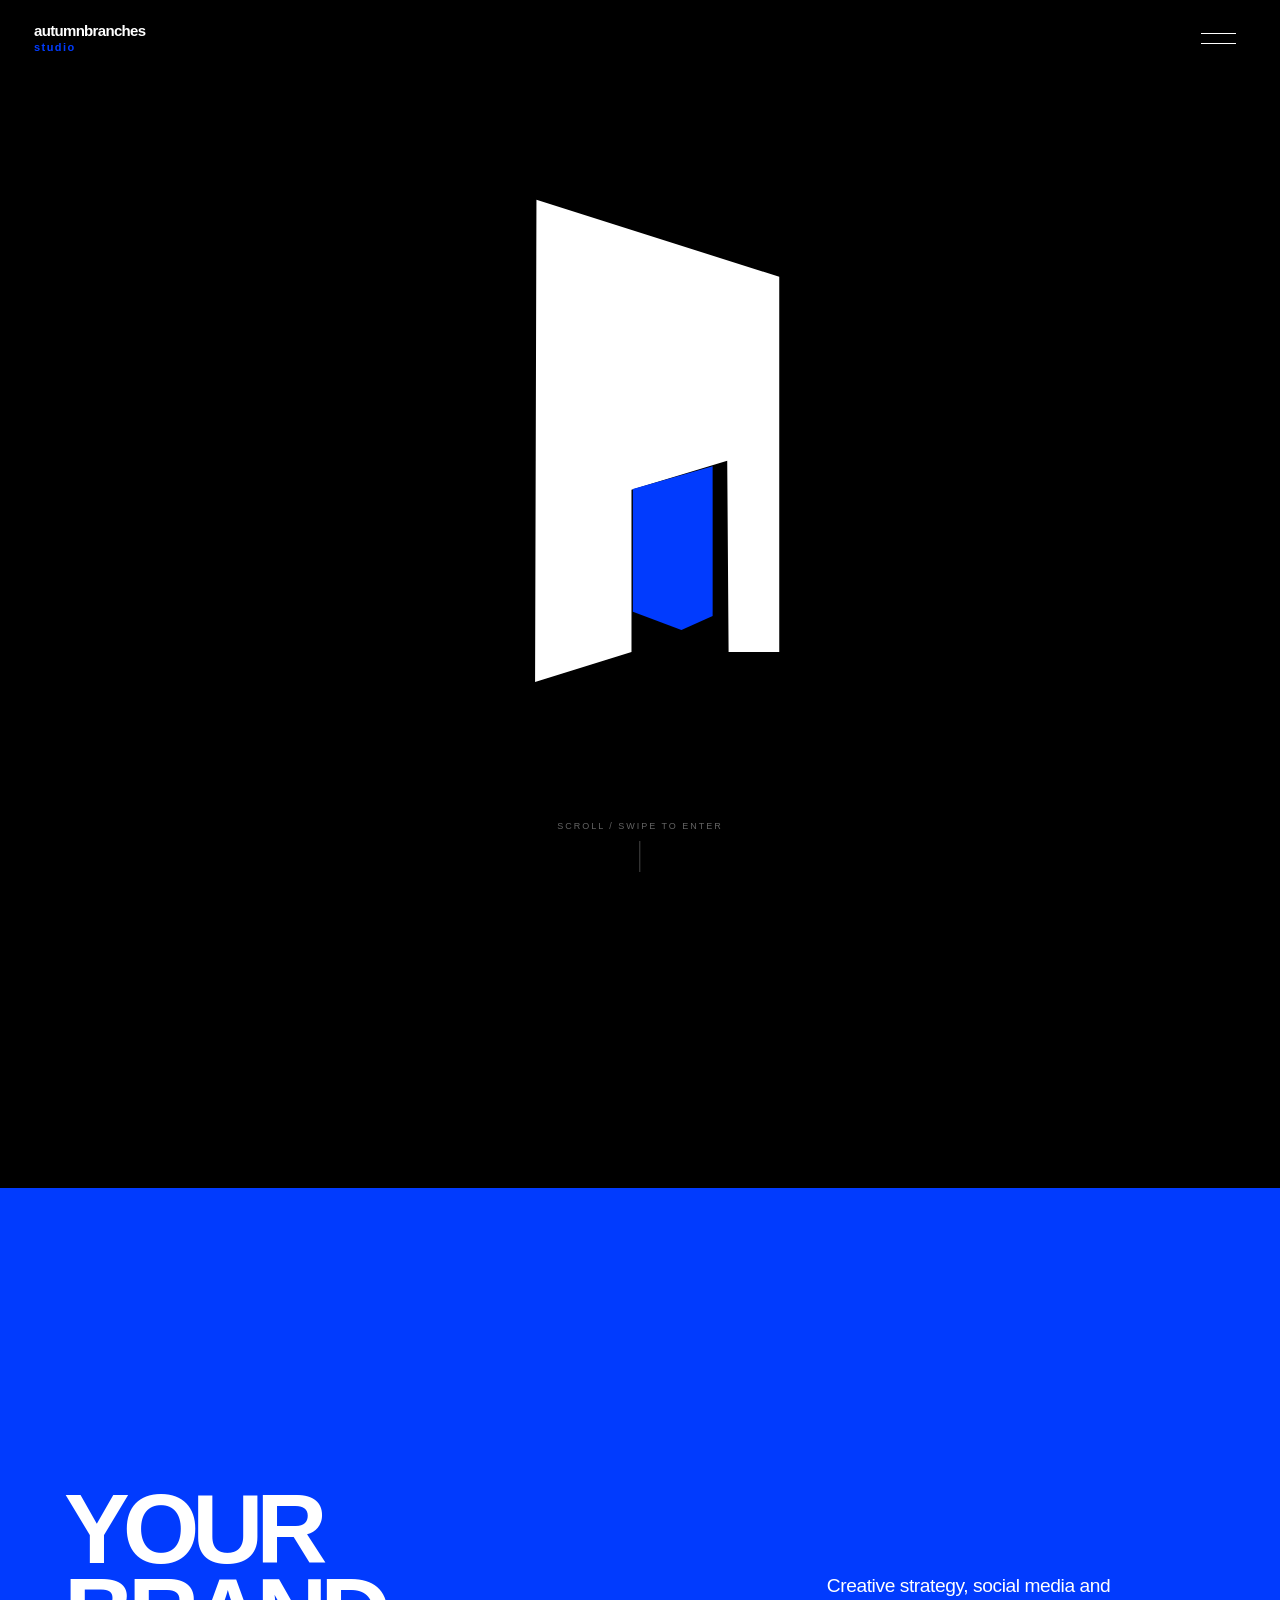
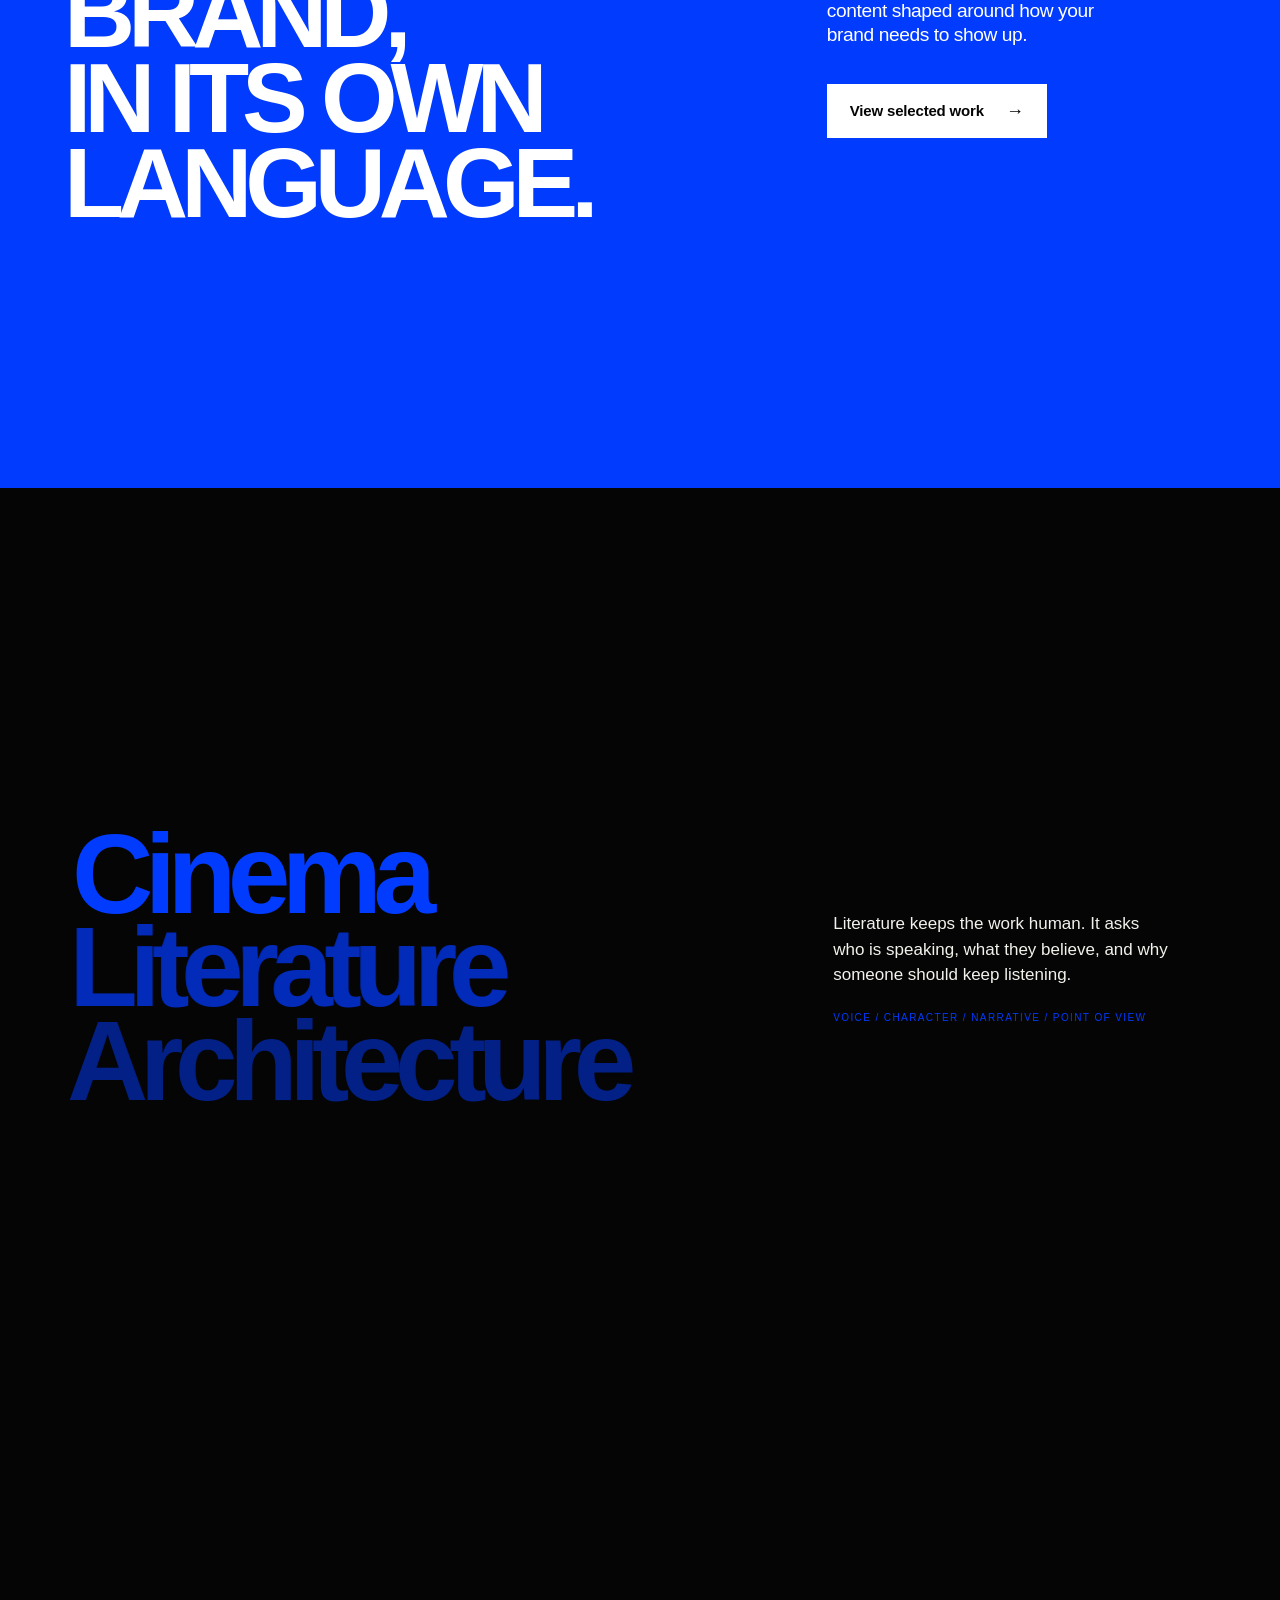
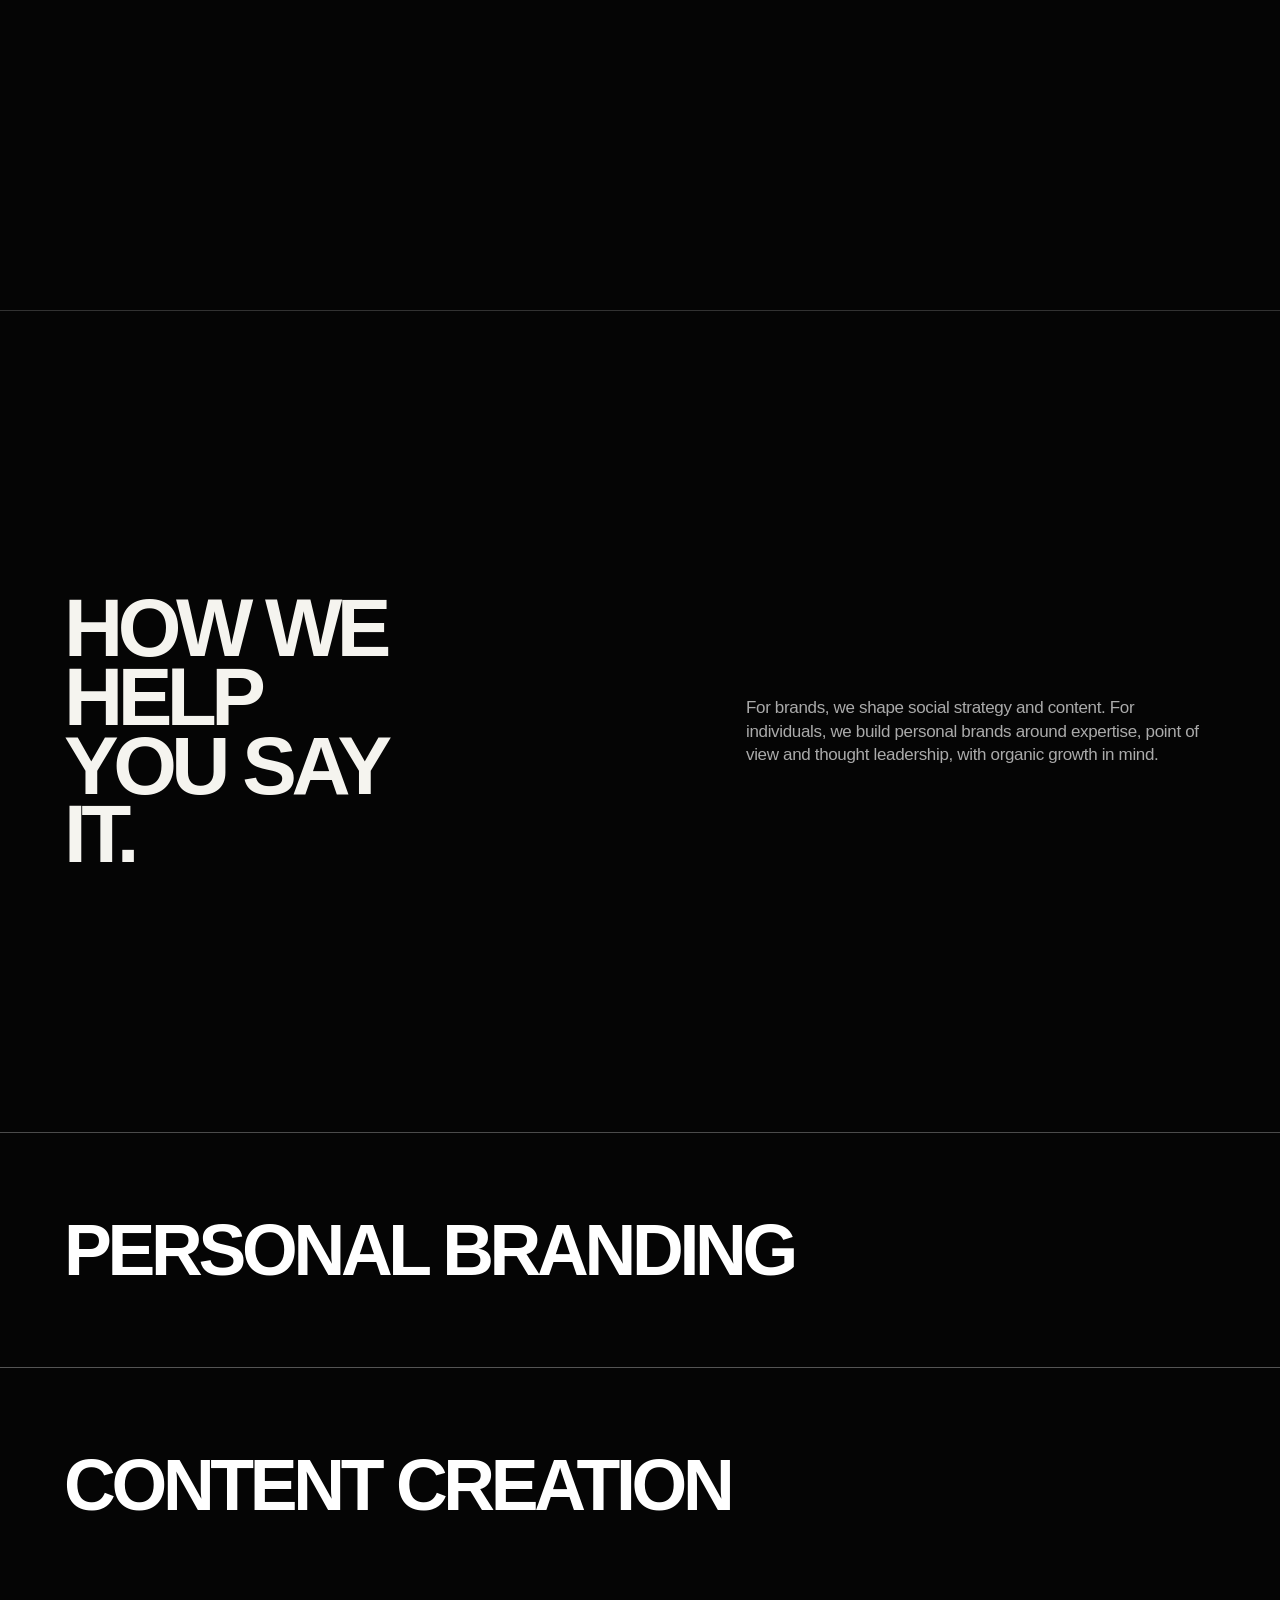
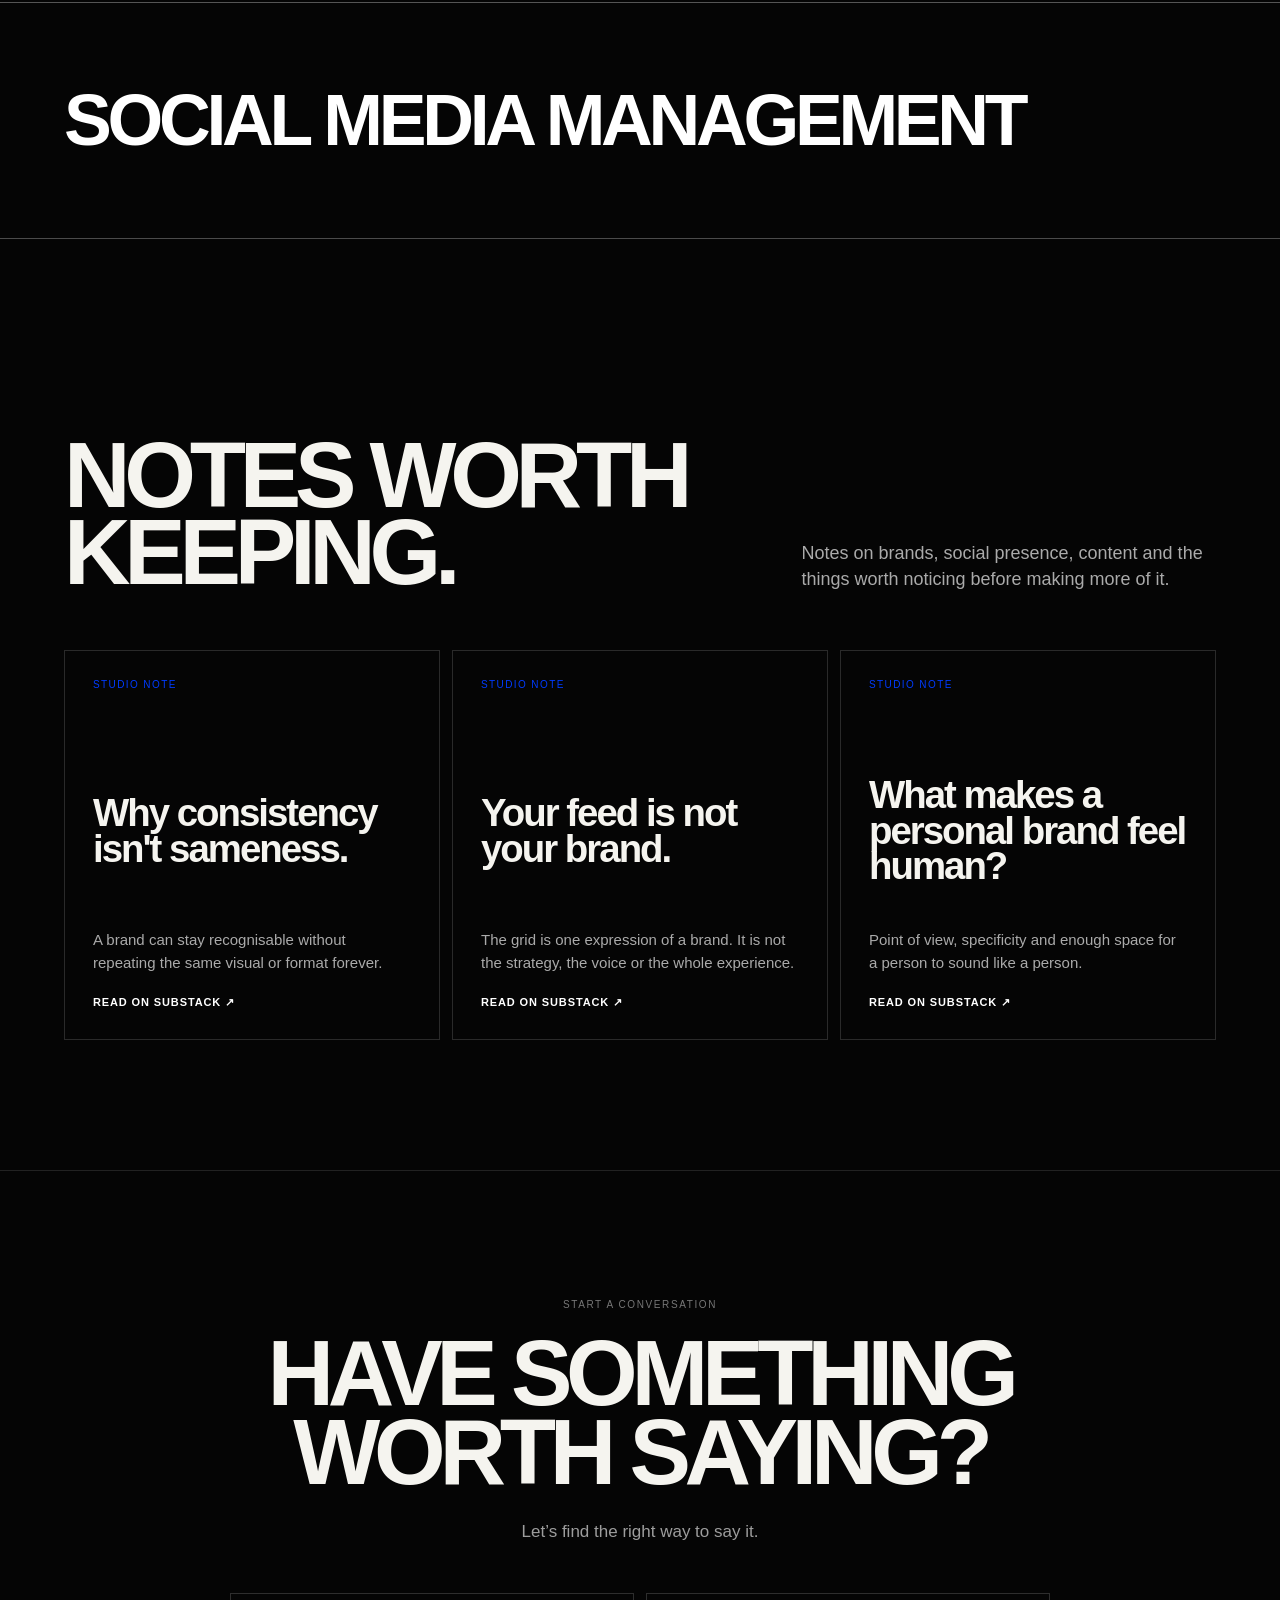
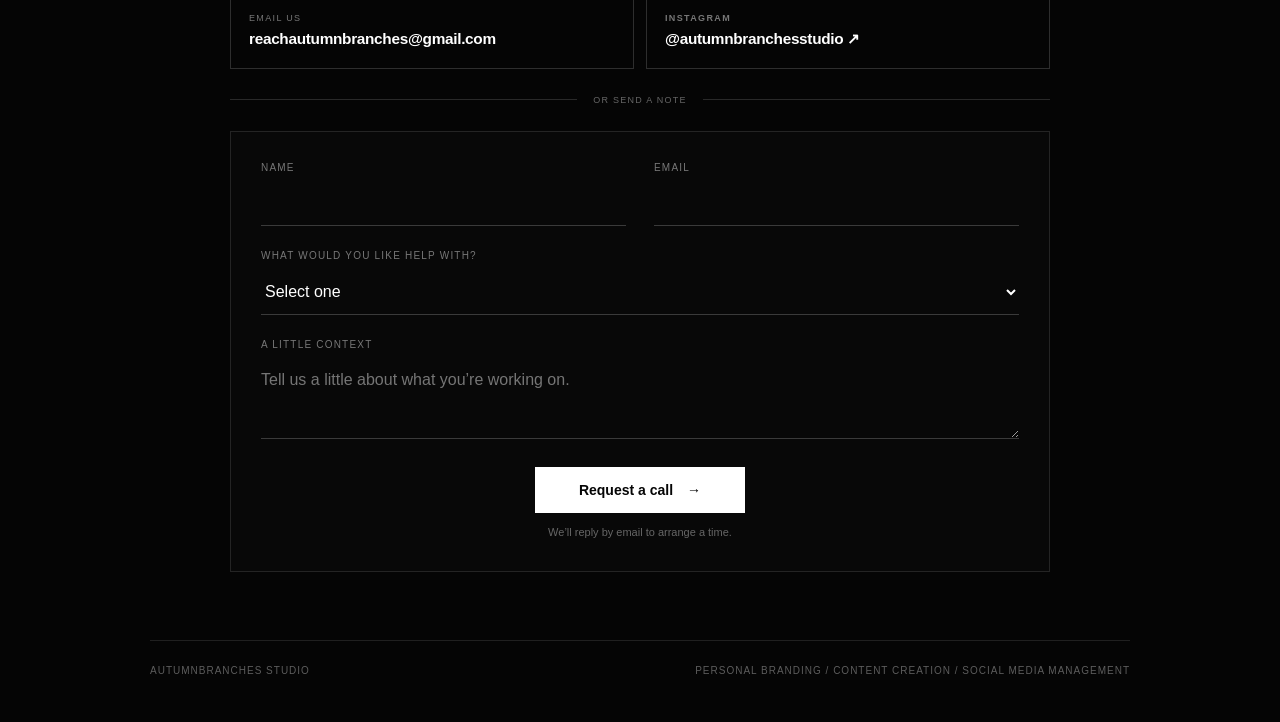
==== commit 5fcb55d4: "Add files via upload" ====
--- a/index.html
+++ b/index.html
@@ -1,6 +1,6 @@
 <!DOCTYPE html>
 
-<html lang="en"><head><meta charset="utf-8"/><meta content="width=device-width,initial-scale=1,viewport-fit=cover" name="viewport"/><title>autumnbranches studio — Personal branding, content and social media</title><meta content="autumnbranches studio builds personal brands, content systems and social media strategy shaped around how each brand needs to show up." name="description"/><meta content="#050505" name="theme-color"/><link href="assets/favicon.svg" rel="icon" type="image/svg+xml"/><link href="assets/apple-touch-icon.png" rel="apple-touch-icon"/><link href="site.css?v=2.31" rel="stylesheet"/><meta content="website" property="og:type"/><meta content="autumnbranches studio — Personal branding, content and social media" property="og:title"/><meta content="autumnbranches studio builds personal brands, content systems and social media strategy shaped around how each brand needs to show up." property="og:description"/><meta content="https://autumnbranchesstudio.github.io/assets/autumnbranches-social-preview.png" property="og:image"/><meta content="summary_large_image" name="twitter:card"/></head><body data-page="home"><a class="skip-link" href="#main">Skip to main content</a><header class="site-header entry-overlay"><a class="brand" href="index.html"><span>autumnbranches</span><span>studio</span></a><button aria-expanded="false" aria-label="Open navigation" class="menu-trigger"></button></header><div class="menu-plane"><div class="menu-inner"><nav aria-label="Primary navigation" class="menu-list"><a class="menu-link" data-desc="Overview / proposition" data-page="home" href="#intro" style="--i:0">Home</a>
+<html lang="en"><head><meta charset="utf-8"/><meta content="width=device-width,initial-scale=1,viewport-fit=cover" name="viewport"/><title>autumnbranches studio — Personal branding, content and social media</title><meta content="autumnbranches studio builds personal brands, content systems and social media strategy shaped around how each brand needs to show up." name="description"/><meta content="#050505" name="theme-color"/><link href="assets/favicon.svg" rel="icon" type="image/svg+xml"/><link href="assets/apple-touch-icon.png" rel="apple-touch-icon"/><link href="https://autumnbranchesstudio.github.io/" rel="canonical"/><link href="site.css?v=2.31" rel="stylesheet"/><meta content="website" property="og:type"/><meta content="autumnbranches studio" property="og:site_name"/><meta content="en_US" property="og:locale"/><meta content="autumnbranches studio — Personal branding, content and social media" property="og:title"/><meta content="autumnbranches studio builds personal brands, content systems and social media strategy shaped around how each brand needs to show up." property="og:description"/><meta content="https://autumnbranchesstudio.github.io/" property="og:url"/><meta content="https://autumnbranchesstudio.github.io/assets/autumnbranches-social-preview-v232.png" property="og:image"/><meta content="https://autumnbranchesstudio.github.io/assets/autumnbranches-social-preview-v232.png" property="og:image:secure_url"/><meta content="1200" property="og:image:width"/><meta content="630" property="og:image:height"/><meta content="image/png" property="og:image:type"/><meta content="autumnbranches studio brand mark on a black background" property="og:image:alt"/><meta content="summary_large_image" name="twitter:card"/><meta content="autumnbranches studio — Personal branding, content and social media" name="twitter:title"/><meta content="autumnbranches studio builds personal brands, content systems and social media strategy shaped around how each brand needs to show up." name="twitter:description"/><meta content="https://autumnbranchesstudio.github.io/assets/autumnbranches-social-preview-v232.png" name="twitter:image"/><meta content="autumnbranches studio brand mark on a black background" name="twitter:image:alt"/><meta content="autumnbranches studio" name="application-name"/><meta content="autumnbranches studio" name="apple-mobile-web-app-title"/></head><body data-page="home"><a class="skip-link" href="#main">Skip to main content</a><header class="site-header entry-overlay"><a class="brand" href="index.html"><span>autumnbranches</span><span>studio</span></a><button aria-expanded="false" aria-label="Open navigation" class="menu-trigger"></button></header><div class="menu-plane"><div class="menu-inner"><nav aria-label="Primary navigation" class="menu-list"><a class="menu-link" data-desc="Overview / proposition" data-page="home" href="#intro" style="--i:0">Home</a>
 <a class="menu-link" data-desc="Cinema / literature / architecture" data-page="studio" href="studio/index.html" style="--i:1">Studio</a>
 <a class="menu-link" data-desc="Personal branding / content / social" data-page="expertise" href="#expertise" style="--i:2">Expertise</a>
 <a class="menu-link" data-desc="Selected concept studies" data-page="work" href="work/index.html" style="--i:3">Work</a>
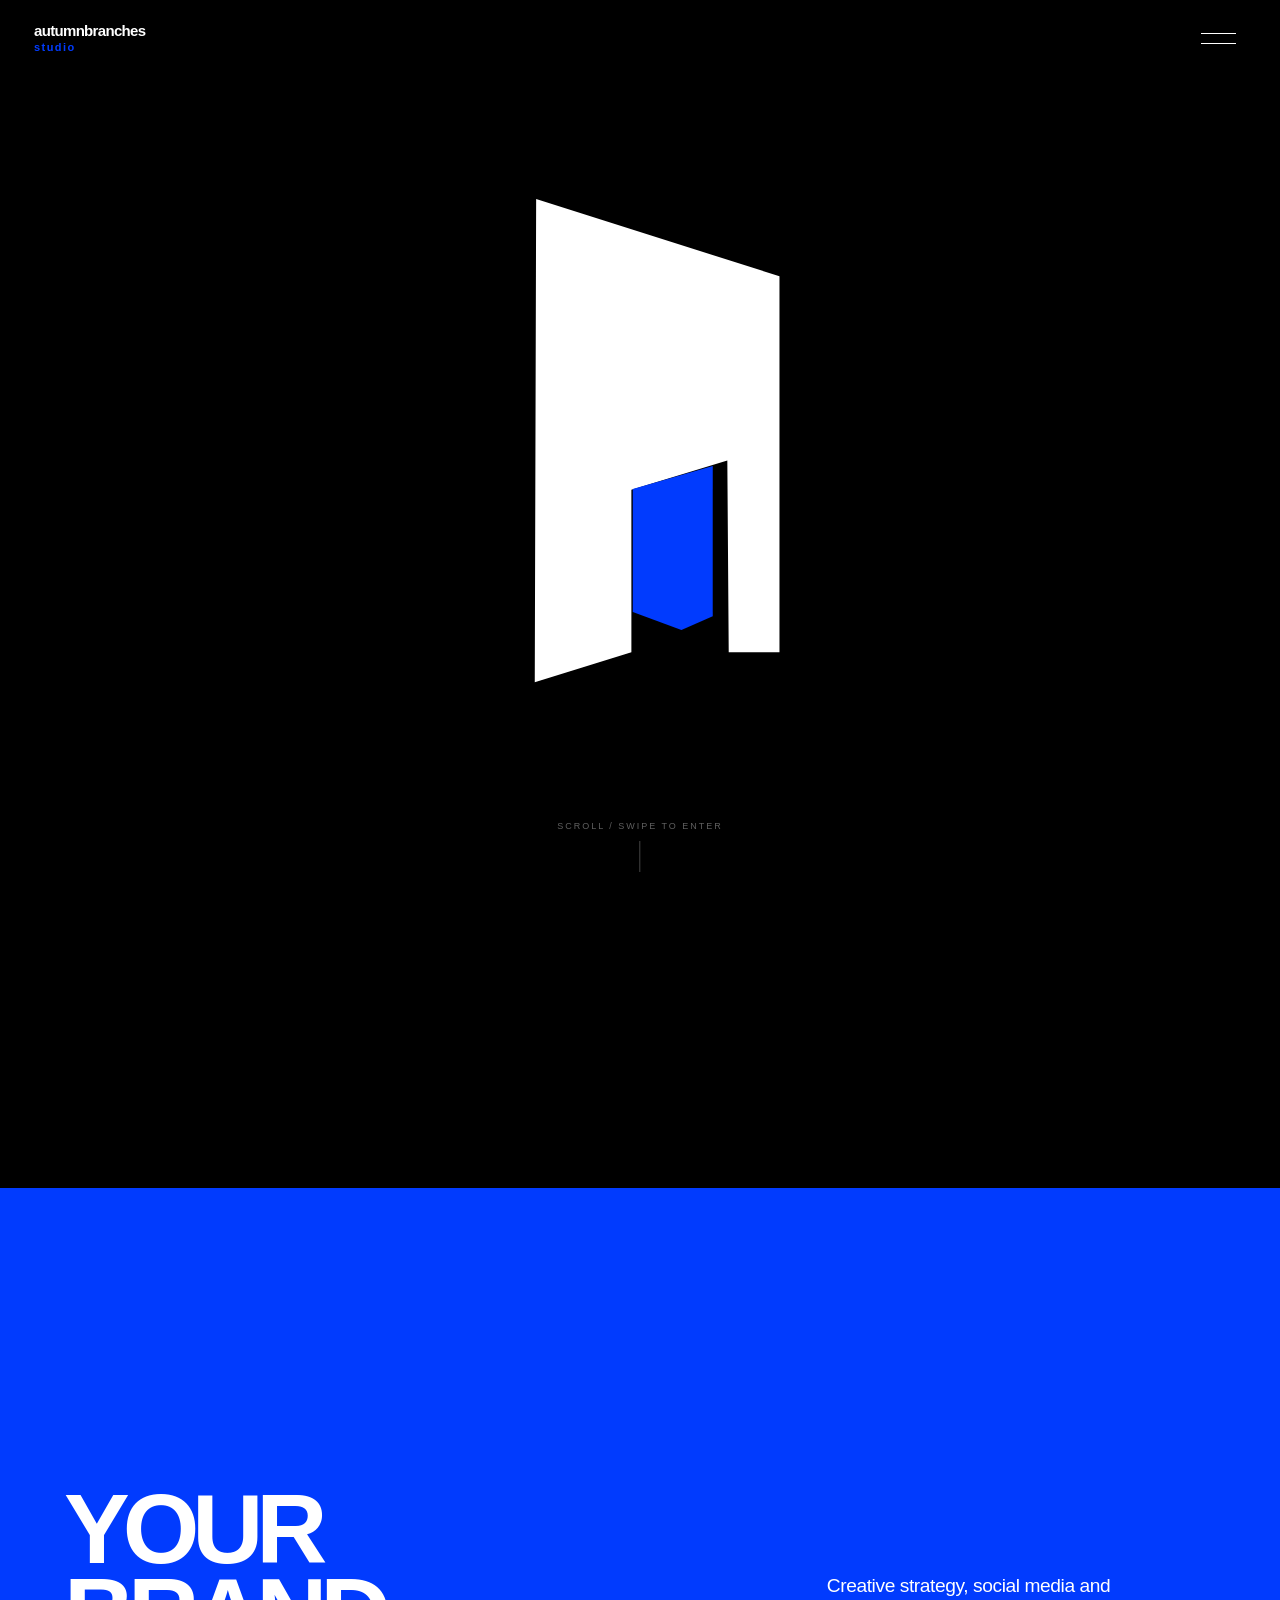
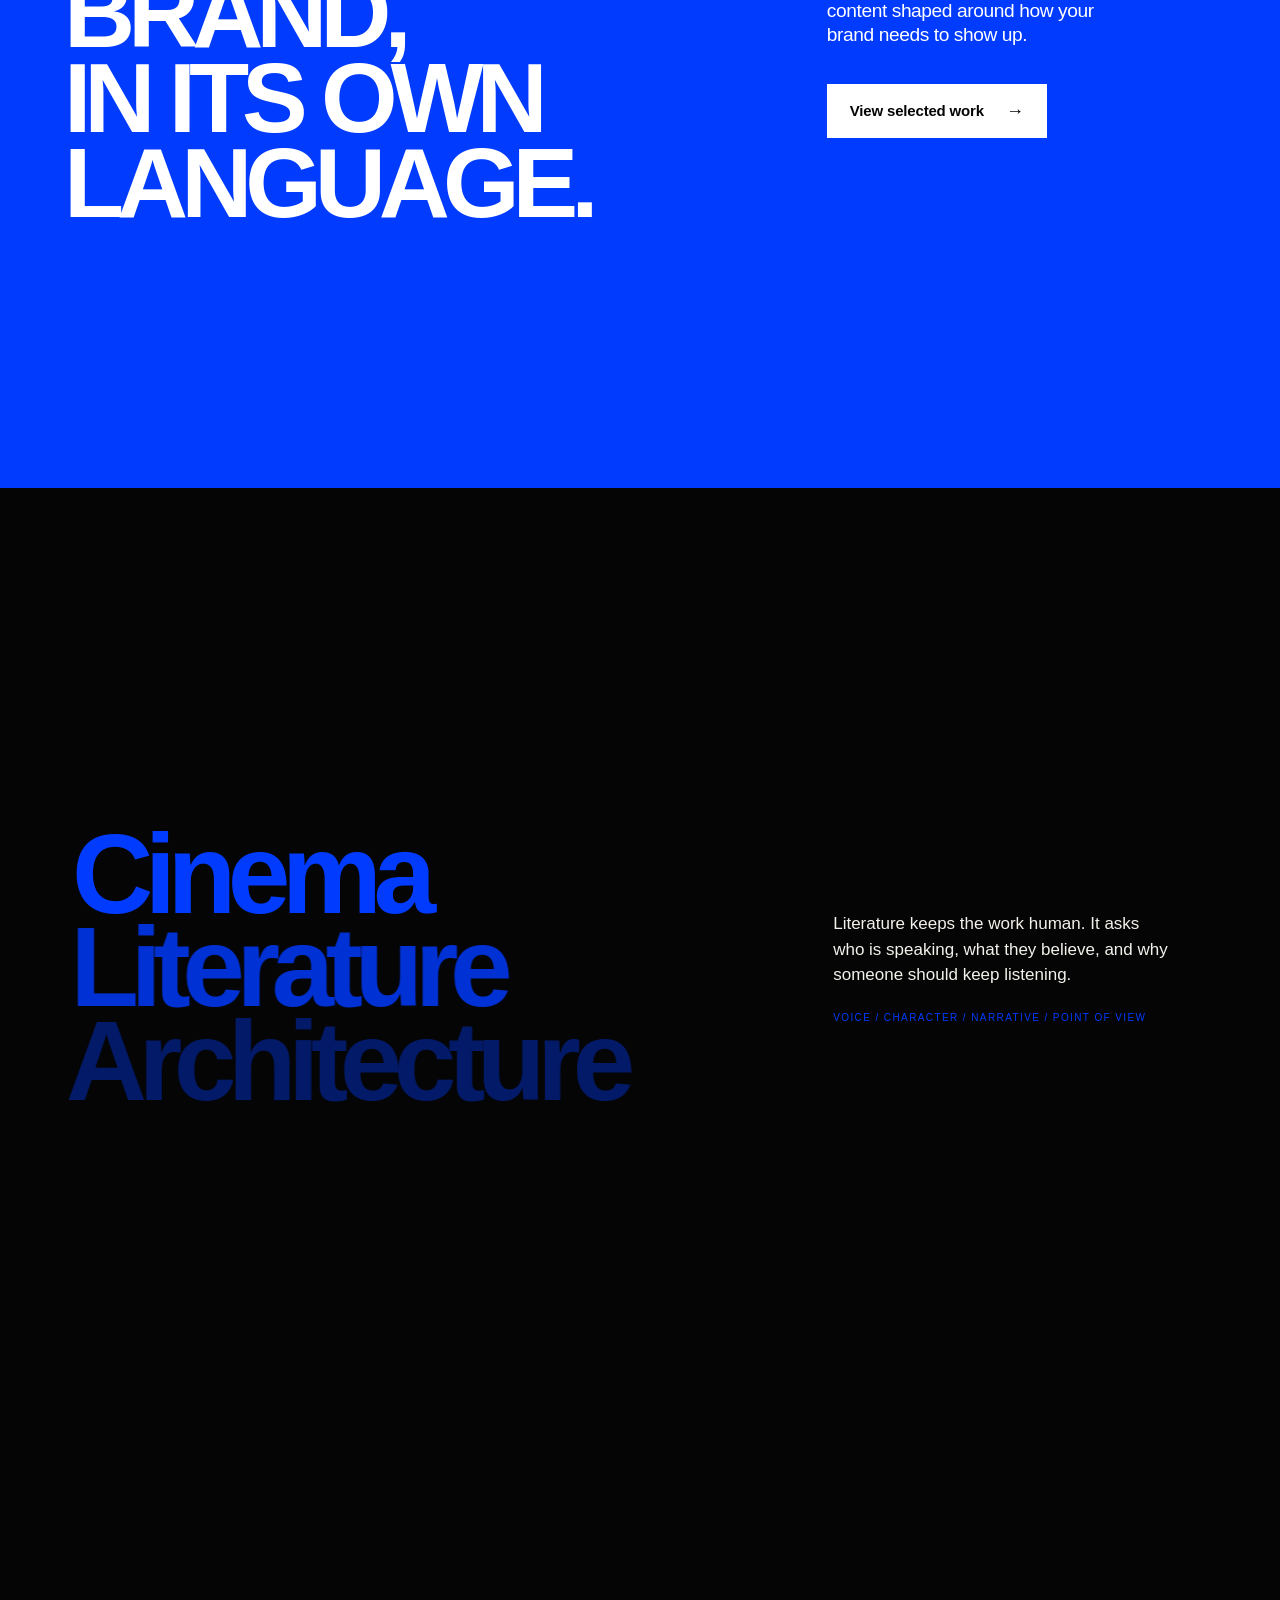
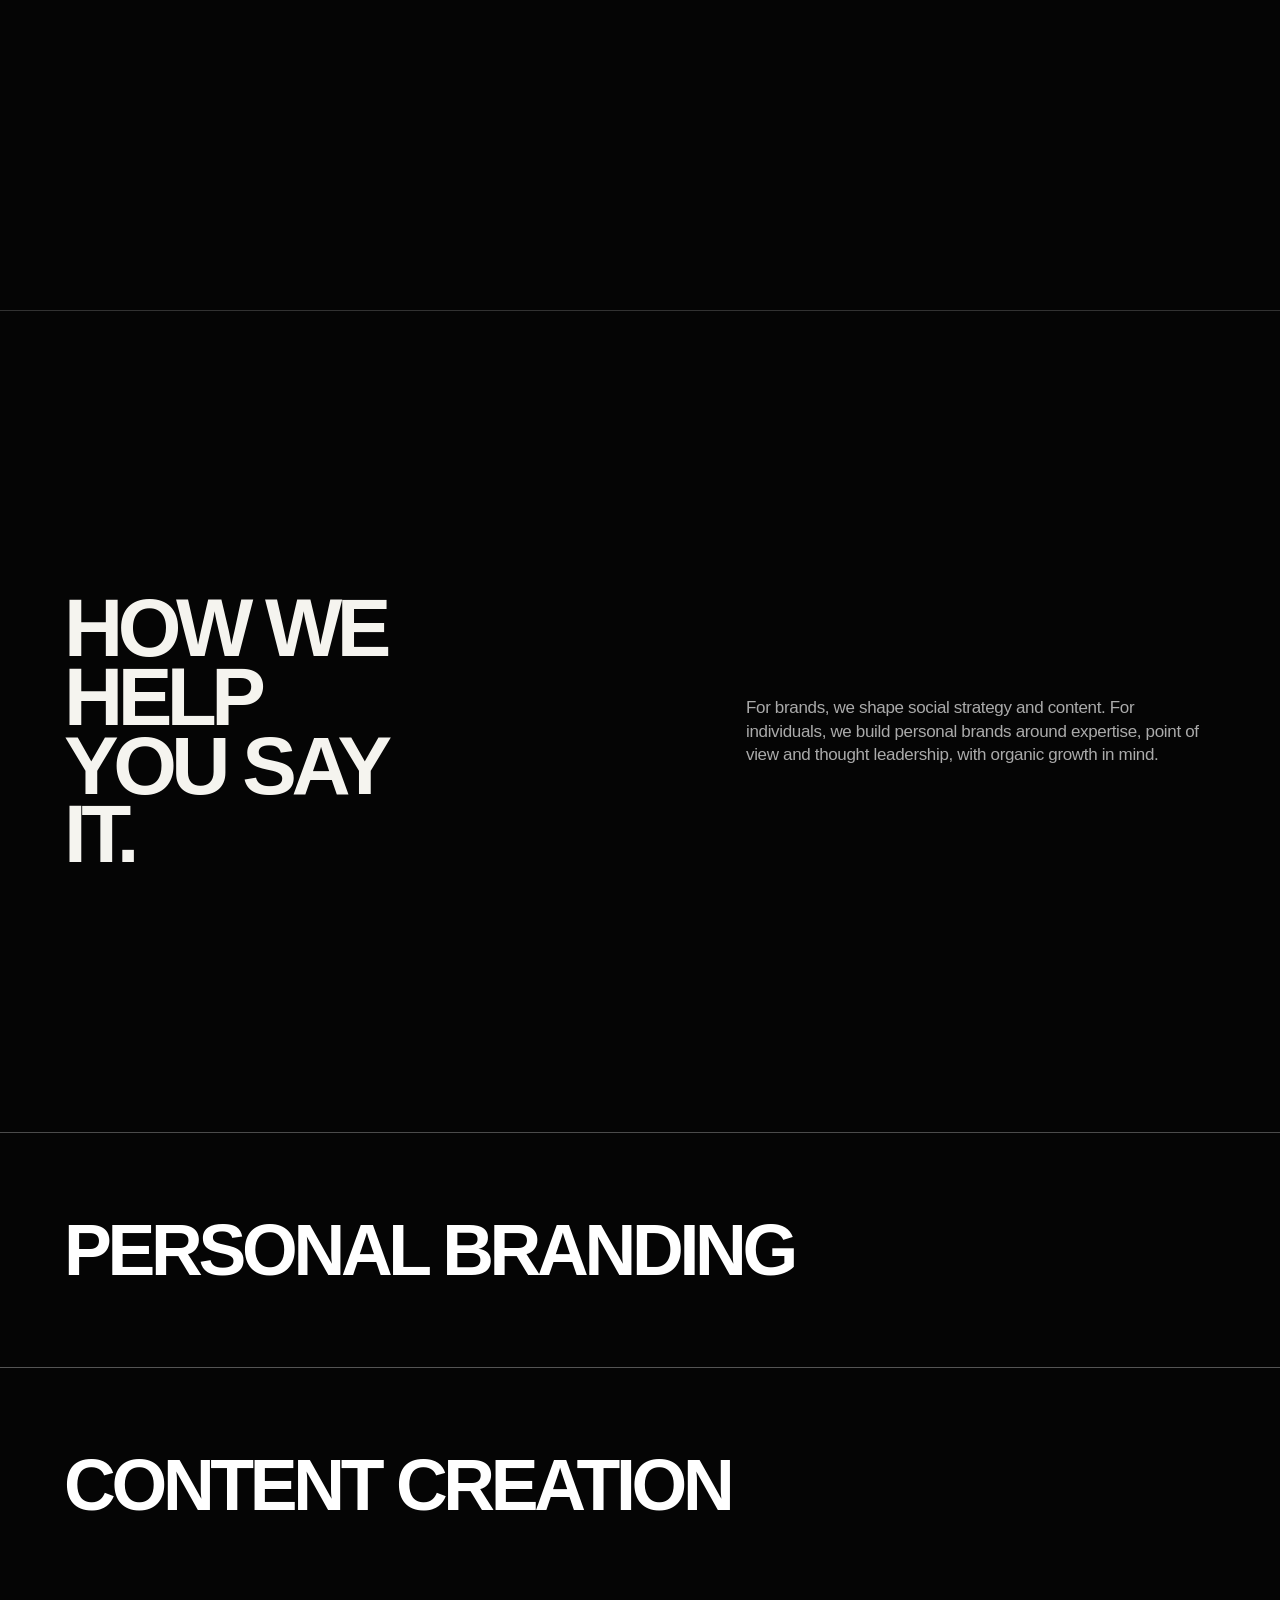
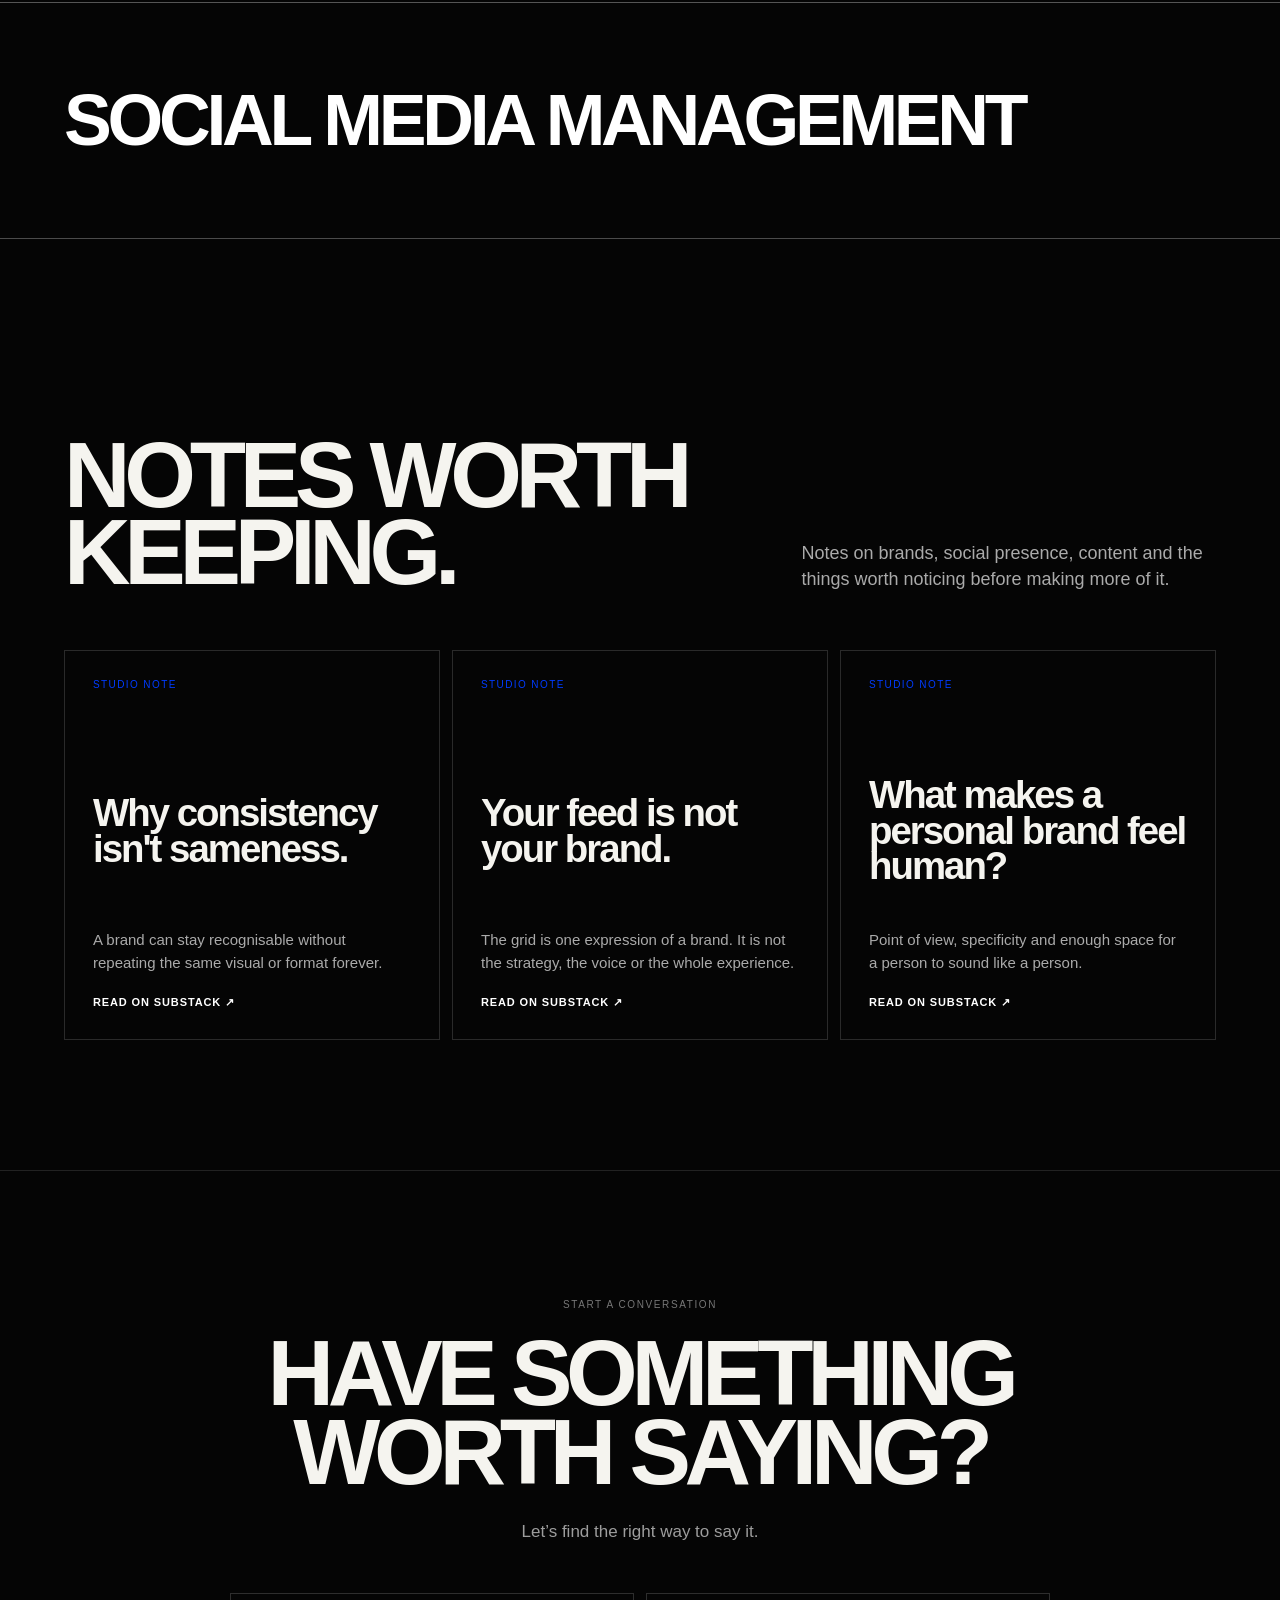
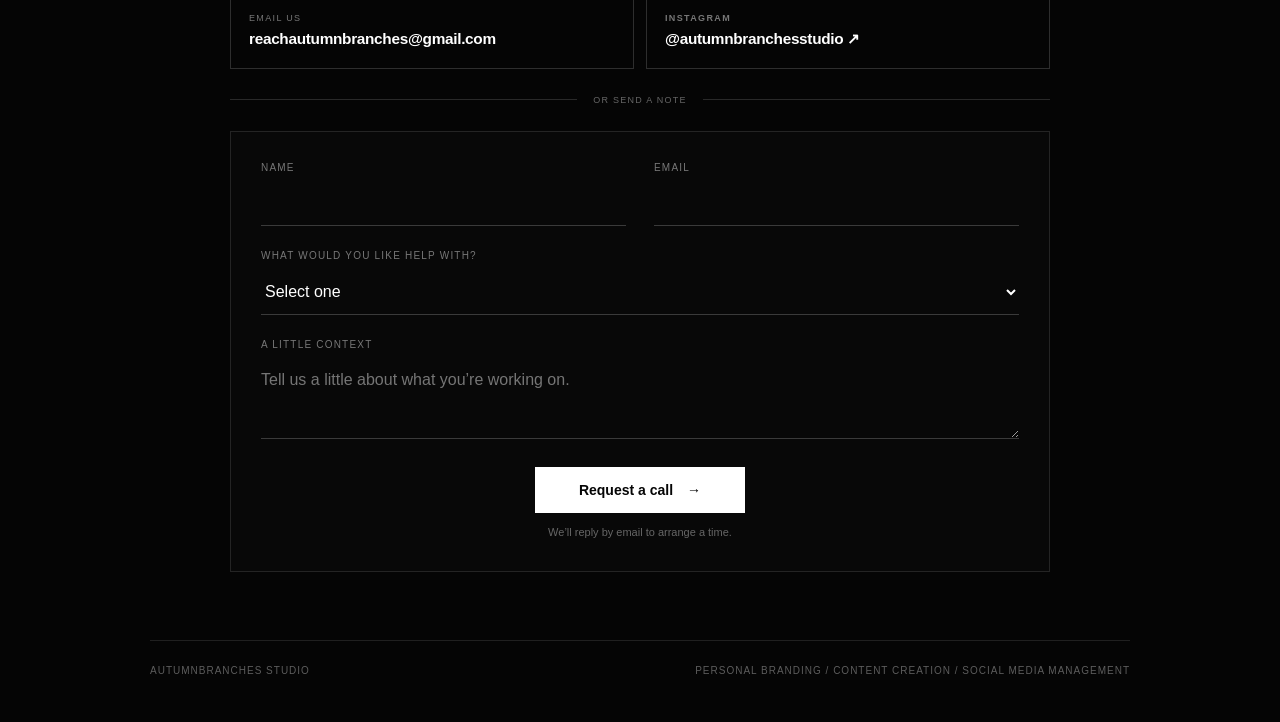
==== commit e08d0f29: "Add files via upload" ====
--- a/index.html
+++ b/index.html
@@ -1,6 +1,45 @@
 <!DOCTYPE html>
 
-<html lang="en"><head><meta charset="utf-8"/><meta content="width=device-width,initial-scale=1,viewport-fit=cover" name="viewport"/><title>autumnbranches studio — Personal branding, content and social media</title><meta content="autumnbranches studio builds personal brands, content systems and social media strategy shaped around how each brand needs to show up." name="description"/><meta content="#050505" name="theme-color"/><link href="assets/favicon.svg" rel="icon" type="image/svg+xml"/><link href="assets/apple-touch-icon.png" rel="apple-touch-icon"/><link href="https://autumnbranchesstudio.github.io/" rel="canonical"/><link href="site.css?v=2.31" rel="stylesheet"/><meta content="website" property="og:type"/><meta content="autumnbranches studio" property="og:site_name"/><meta content="en_US" property="og:locale"/><meta content="autumnbranches studio — Personal branding, content and social media" property="og:title"/><meta content="autumnbranches studio builds personal brands, content systems and social media strategy shaped around how each brand needs to show up." property="og:description"/><meta content="https://autumnbranchesstudio.github.io/" property="og:url"/><meta content="https://autumnbranchesstudio.github.io/assets/autumnbranches-social-preview-v232.png" property="og:image"/><meta content="https://autumnbranchesstudio.github.io/assets/autumnbranches-social-preview-v232.png" property="og:image:secure_url"/><meta content="1200" property="og:image:width"/><meta content="630" property="og:image:height"/><meta content="image/png" property="og:image:type"/><meta content="autumnbranches studio brand mark on a black background" property="og:image:alt"/><meta content="summary_large_image" name="twitter:card"/><meta content="autumnbranches studio — Personal branding, content and social media" name="twitter:title"/><meta content="autumnbranches studio builds personal brands, content systems and social media strategy shaped around how each brand needs to show up." name="twitter:description"/><meta content="https://autumnbranchesstudio.github.io/assets/autumnbranches-social-preview-v232.png" name="twitter:image"/><meta content="autumnbranches studio brand mark on a black background" name="twitter:image:alt"/><meta content="autumnbranches studio" name="application-name"/><meta content="autumnbranches studio" name="apple-mobile-web-app-title"/></head><body data-page="home"><a class="skip-link" href="#main">Skip to main content</a><header class="site-header entry-overlay"><a class="brand" href="index.html"><span>autumnbranches</span><span>studio</span></a><button aria-expanded="false" aria-label="Open navigation" class="menu-trigger"></button></header><div class="menu-plane"><div class="menu-inner"><nav aria-label="Primary navigation" class="menu-list"><a class="menu-link" data-desc="Overview / proposition" data-page="home" href="#intro" style="--i:0">Home</a>
+<html lang="en"><head>
+<meta charset="utf-8"/>
+<meta name="viewport" content="width=device-width,initial-scale=1,viewport-fit=cover"/>
+<title>Personal Branding & Content Studio | autumnbranches</title>
+<meta name="description" content="Creative strategy studio for personal branding, content creation, social media strategy and website development, shaped around how each brand needs to show up."/>
+<meta name="author" content="autumnbranches studio"/>
+<meta name="robots" content="index,follow,max-image-preview:large,max-snippet:-1,max-video-preview:-1"/>
+<meta name="theme-color" content="#050505"/>
+<meta name="color-scheme" content="dark"/>
+<link rel="canonical" href="https://autumnbranchesstudio.com/"/>
+<link rel="icon" href="assets/favicon.svg" type="image/svg+xml"/>
+<link rel="apple-touch-icon" href="assets/apple-touch-icon.png"/>
+<link rel="manifest" href="/site.webmanifest"/>
+<link rel="me" href="https://www.instagram.com/autumnbranchesstudio/"/>
+<link rel="me" href="https://autumnbranchesstudio.substack.com/"/>
+<link rel="stylesheet" href="site.css?v=2.31"/>
+<meta property="og:type" content="website"/>
+<meta property="og:site_name" content="autumnbranches studio"/>
+<meta property="og:locale" content="en_US"/>
+<meta property="og:title" content="Personal Branding & Content Studio | autumnbranches"/>
+<meta property="og:description" content="Creative strategy studio for personal branding, content creation, social media strategy and website development, shaped around how each brand needs to show up."/>
+<meta property="og:url" content="https://autumnbranchesstudio.com/"/>
+<meta property="og:image" content="https://autumnbranchesstudio.com/assets/social/home-social-v233.png"/>
+<meta property="og:image:secure_url" content="https://autumnbranchesstudio.com/assets/social/home-social-v233.png"/>
+<meta property="og:image:width" content="1200"/>
+<meta property="og:image:height" content="630"/>
+<meta property="og:image:type" content="image/png"/>
+<meta property="og:image:alt" content="autumnbranches studio — personal branding, content and social media strategy"/>
+<meta name="twitter:card" content="summary_large_image"/>
+<meta name="twitter:title" content="Personal Branding & Content Studio | autumnbranches"/>
+<meta name="twitter:description" content="Creative strategy studio for personal branding, content creation, social media strategy and website development, shaped around how each brand needs to show up."/>
+<meta name="twitter:url" content="https://autumnbranchesstudio.com/"/>
+<meta name="twitter:image" content="https://autumnbranchesstudio.com/assets/social/home-social-v233.png"/>
+<meta name="twitter:image:alt" content="autumnbranches studio — personal branding, content and social media strategy"/>
+<meta name="application-name" content="autumnbranches studio"/>
+<meta name="apple-mobile-web-app-title" content="autumnbranches studio"/>
+<script type="application/ld+json">{"@context":"https://schema.org","@graph":[{"@type":"Organization","@id":"https://autumnbranchesstudio.com/#organization","name":"autumnbranches studio","url":"https://autumnbranchesstudio.com/","logo":{"@type":"ImageObject","url":"https://autumnbranchesstudio.com/assets/apple-touch-icon.png","width":180,"height":180},"email":"mailto:reachautumnbranches@gmail.com","sameAs":["https://www.instagram.com/autumnbranchesstudio/","https://autumnbranchesstudio.substack.com/"],"knowsAbout":["Personal branding","Content strategy","Content creation","Social media strategy","Creative direction","Website development","Brand positioning","Thought leadership"]},{"@type":"WebSite","@id":"https://autumnbranchesstudio.com/#website","url":"https://autumnbranchesstudio.com/","name":"autumnbranches studio","publisher":{"@id":"https://autumnbranchesstudio.com/#organization"},"inLanguage":"en"},{"@type":"ImageObject","@id":"https://autumnbranchesstudio.com/#primaryimage","url":"https://autumnbranchesstudio.com/assets/social/home-social-v233.png","contentUrl":"https://autumnbranchesstudio.com/assets/social/home-social-v233.png","width":1200,"height":630},{"@type":"WebPage","@id":"https://autumnbranchesstudio.com/#webpage","url":"https://autumnbranchesstudio.com/","name":"Personal Branding & Content Studio | autumnbranches","description":"Creative strategy studio for personal branding, content creation, social media strategy and website development, shaped around how each brand needs to show up.","isPartOf":{"@id":"https://autumnbranchesstudio.com/#website"},"about":{"@id":"https://autumnbranchesstudio.com/#organization"},"primaryImageOfPage":{"@id":"https://autumnbranchesstudio.com/#primaryimage"},"inLanguage":"en"},{"@type":"ItemList","name":"autumnbranches studio services","itemListElement":[{"@type":"Service","position":1,"name":"Personal Branding","provider":{"@id":"https://autumnbranchesstudio.com/#organization"},"description":"Positioning, voice and messaging, content pillars, thought leadership and social identity."},{"@type":"Service","position":2,"name":"Content Creation","provider":{"@id":"https://autumnbranchesstudio.com/#organization"},"description":"Content concepts, creative direction, copywriting, short-form video, carousels, stories and website development."},{"@type":"Service","position":3,"name":"Social Media Management","provider":{"@id":"https://autumnbranchesstudio.com/#organization"},"description":"Social strategy, planning, publishing, community rhythm and ongoing refinement."}]}]}</script>
+<script>window.AUTUMNBRANCHES_ANALYTICS={provider:"none"};</script>
+<script defer src="/assets/js/analytics.js"></script>
+</head><body data-page="home"><a class="skip-link" href="#main">Skip to main content</a><header class="site-header entry-overlay"><a class="brand" href="index.html"><span>autumnbranches</span><span>studio</span></a><button aria-expanded="false" aria-label="Open navigation" class="menu-trigger"></button></header><div class="menu-plane"><div class="menu-inner"><nav aria-label="Primary navigation" class="menu-list"><a class="menu-link" data-desc="Overview / proposition" data-page="home" href="#intro" style="--i:0">Home</a>
 <a class="menu-link" data-desc="Cinema / literature / architecture" data-page="studio" href="studio/index.html" style="--i:1">Studio</a>
 <a class="menu-link" data-desc="Personal branding / content / social" data-page="expertise" href="#expertise" style="--i:2">Expertise</a>
 <a class="menu-link" data-desc="Selected concept studies" data-page="work" href="work/index.html" style="--i:3">Work</a>
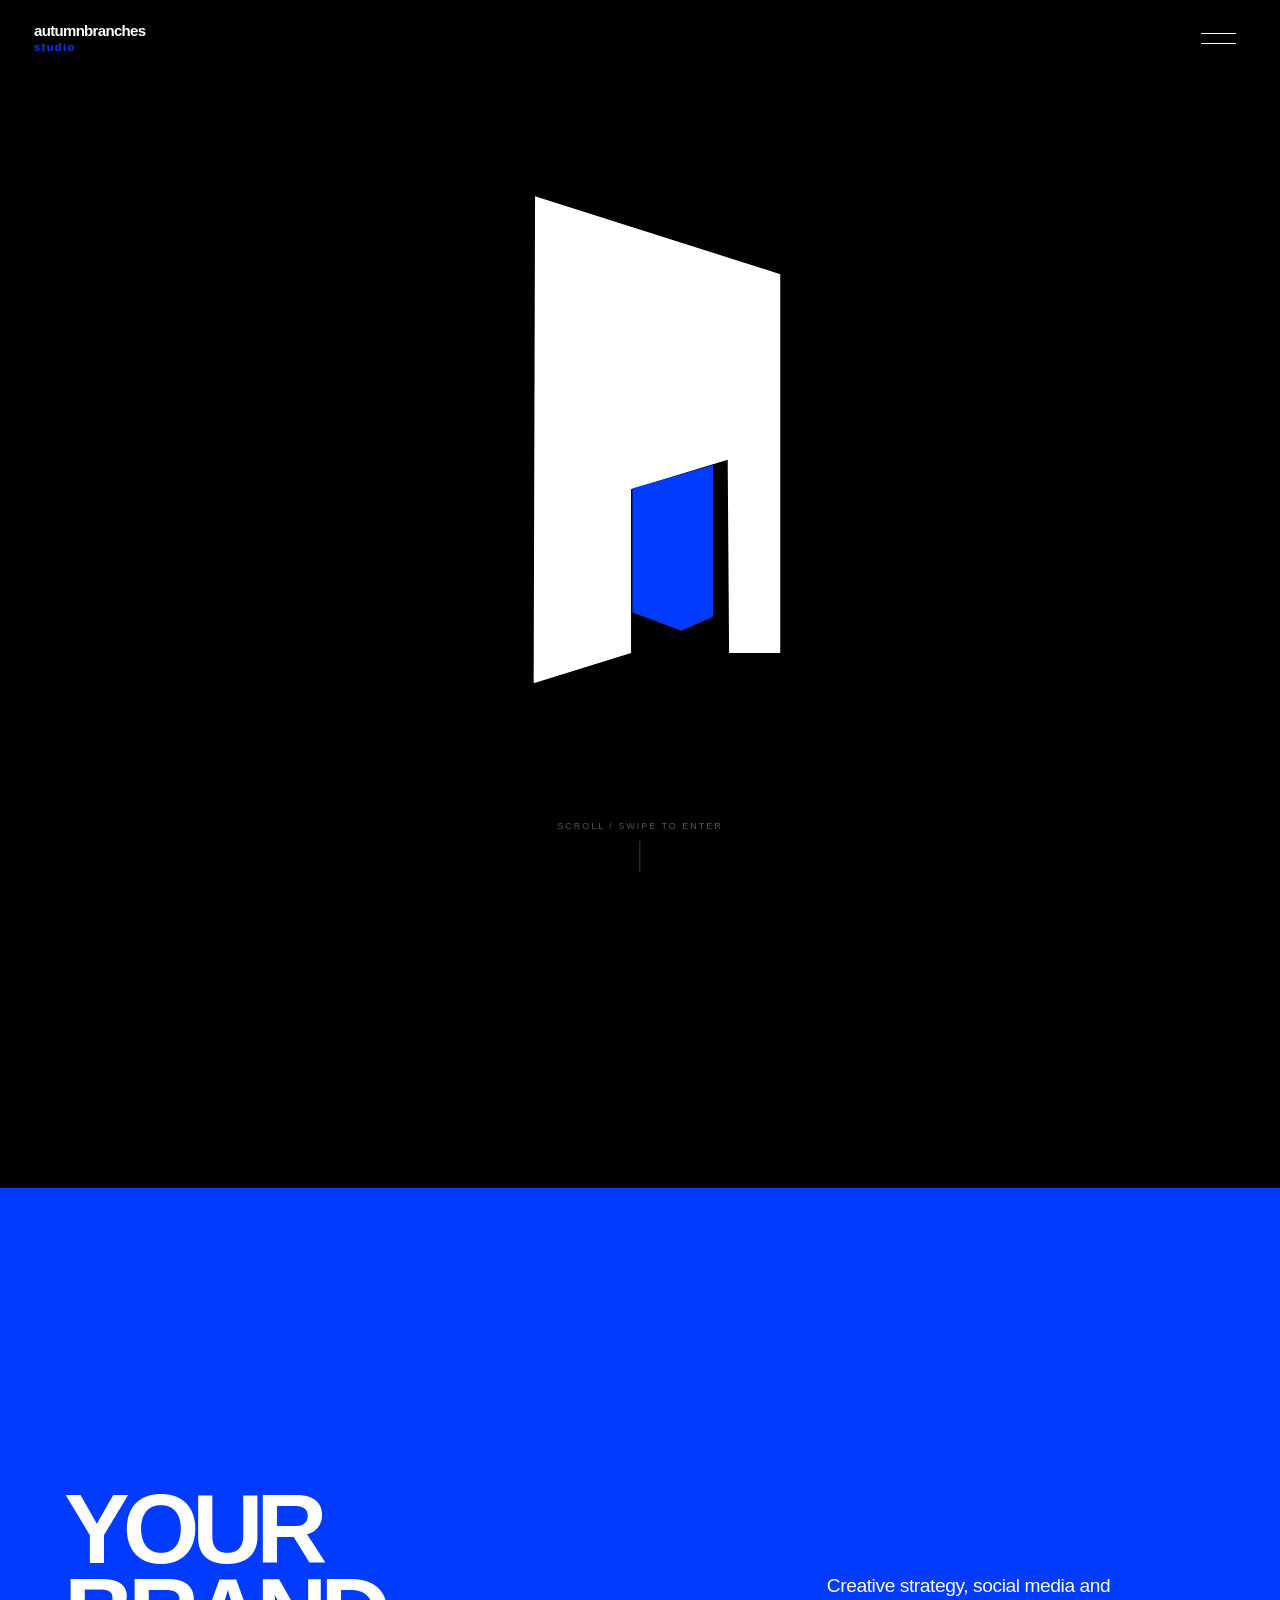
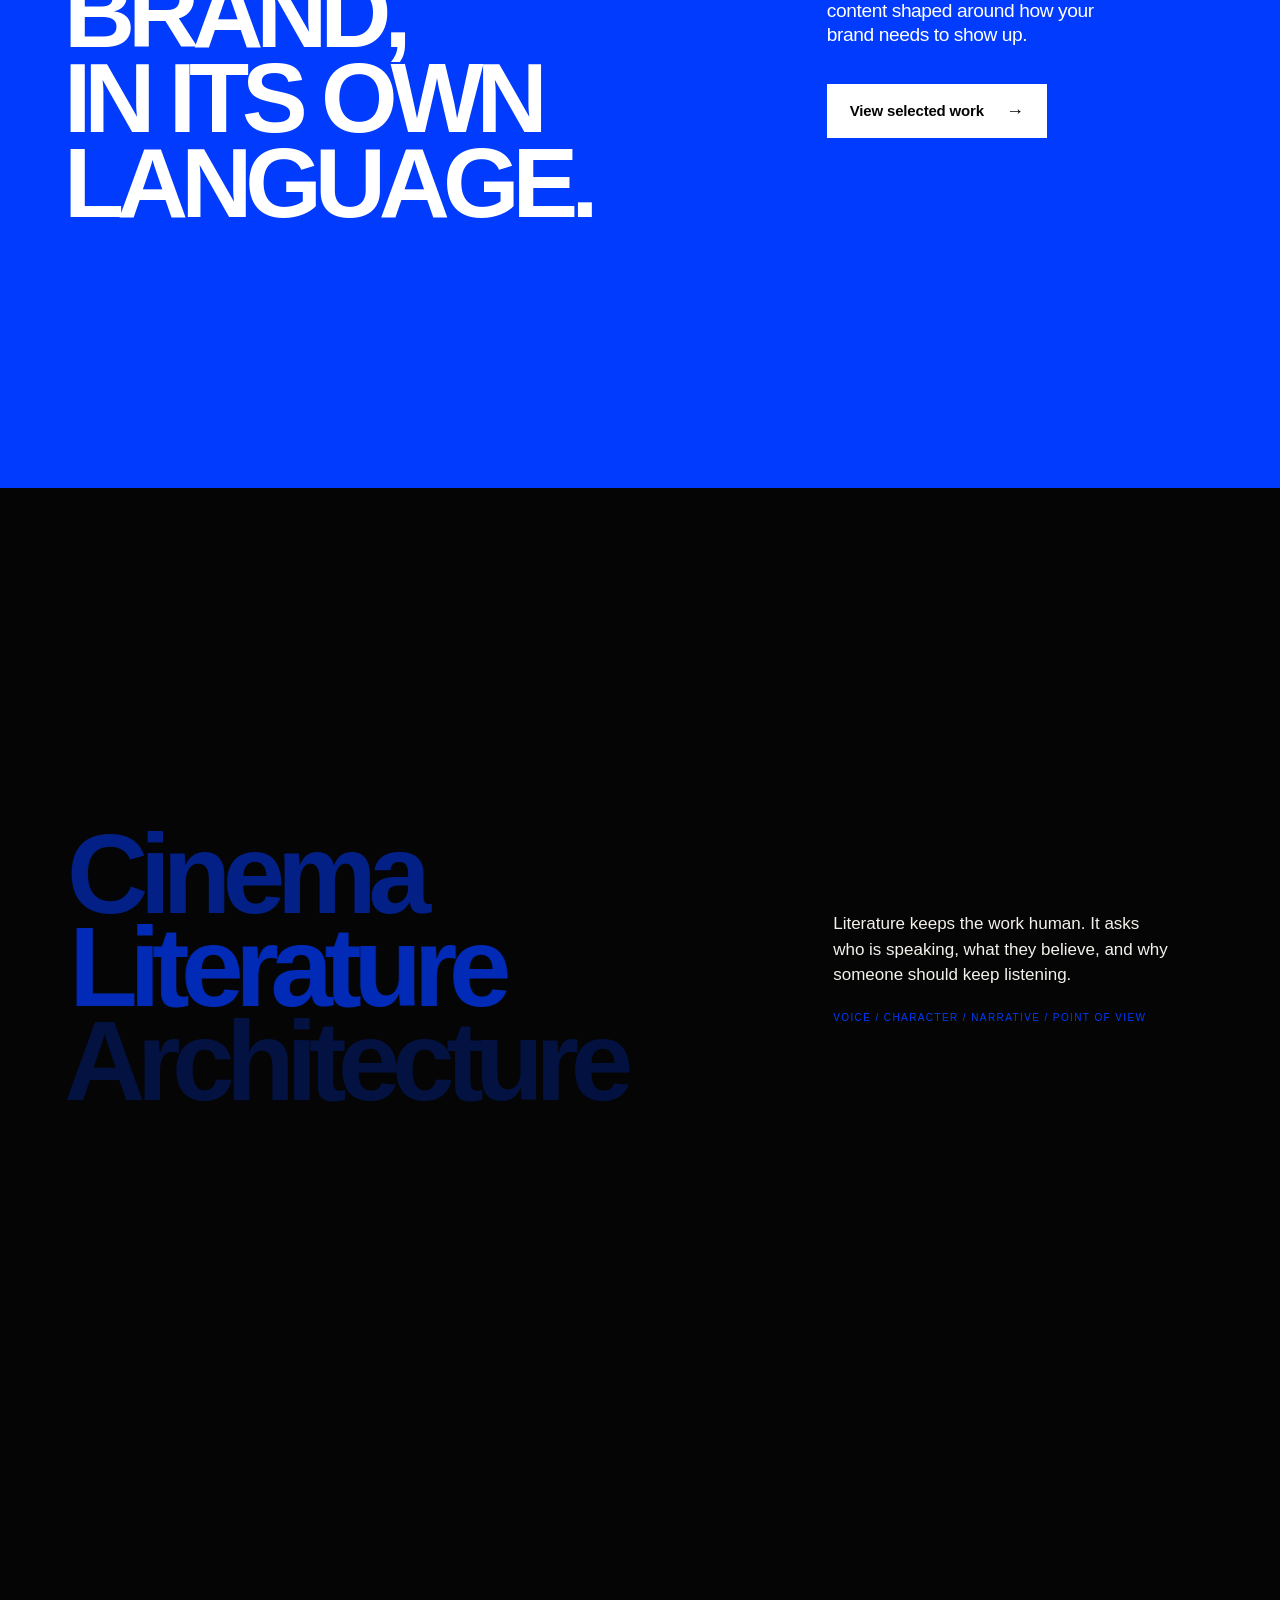
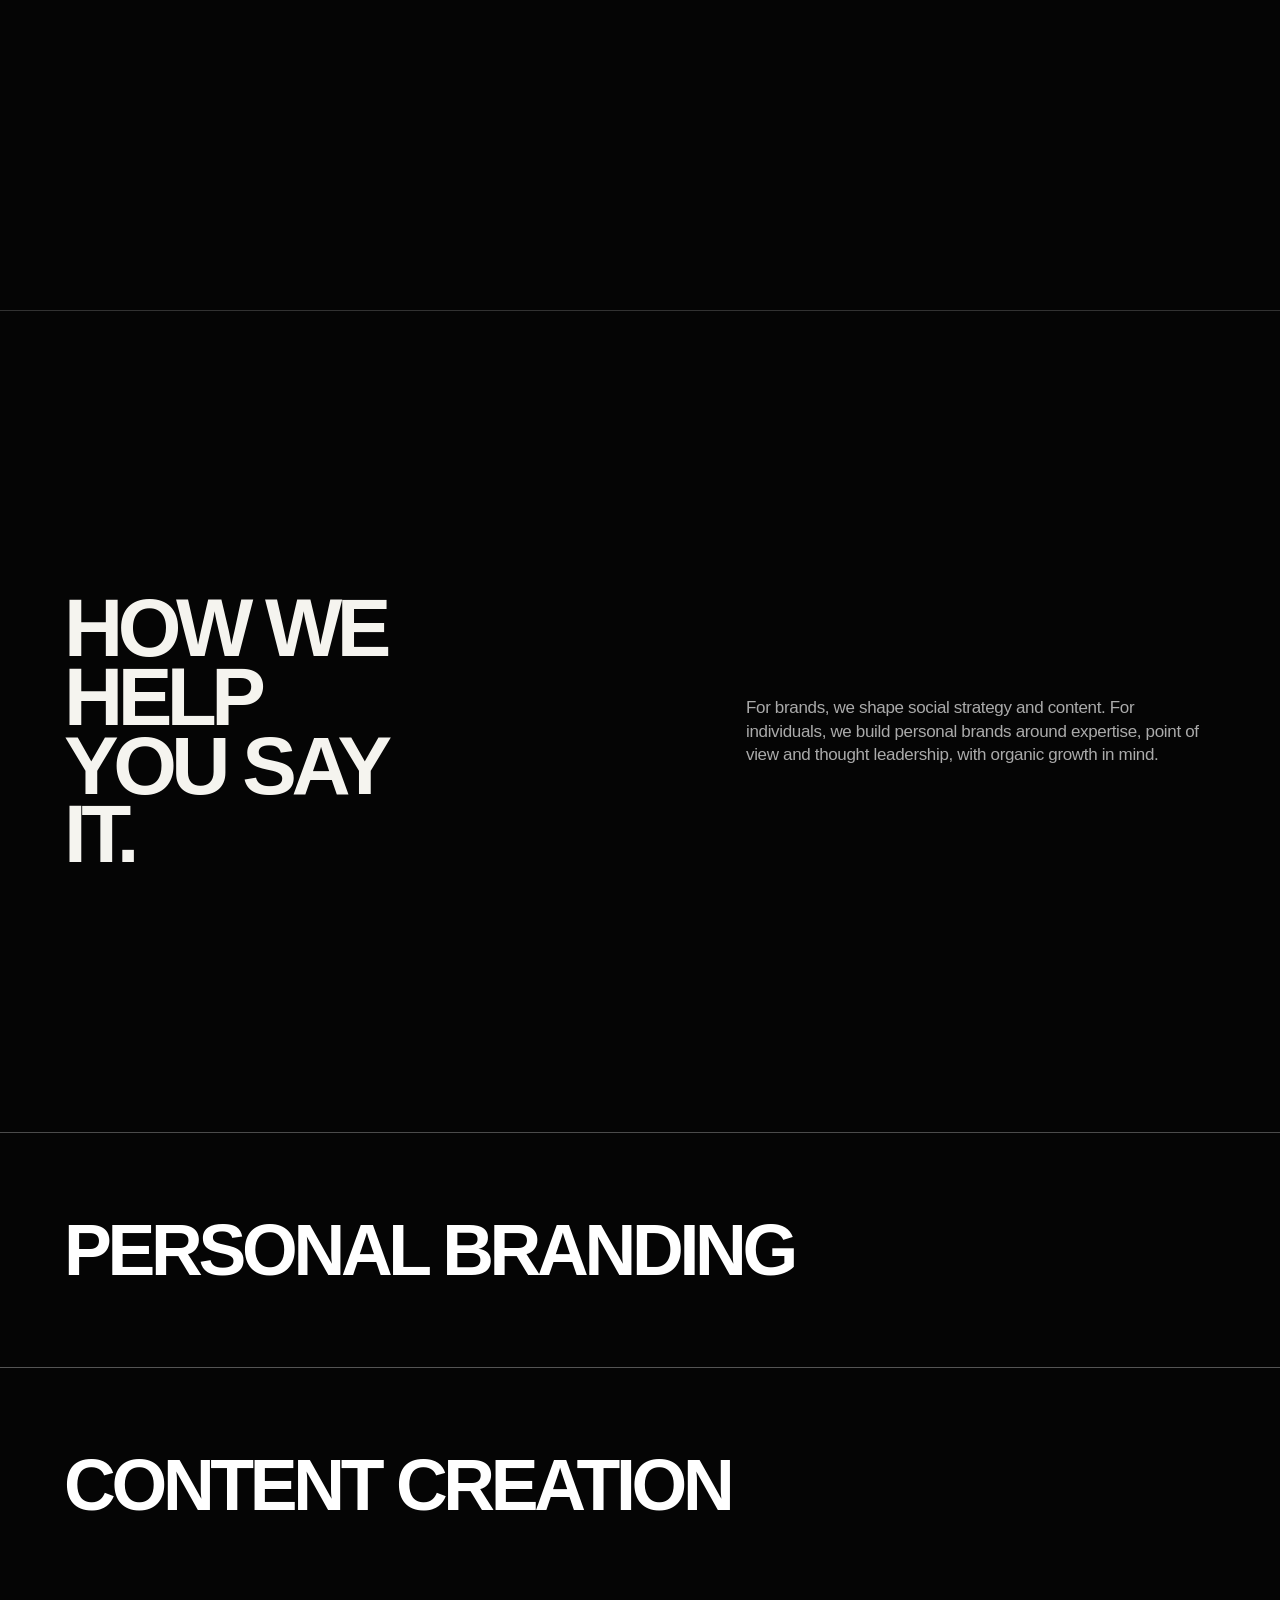
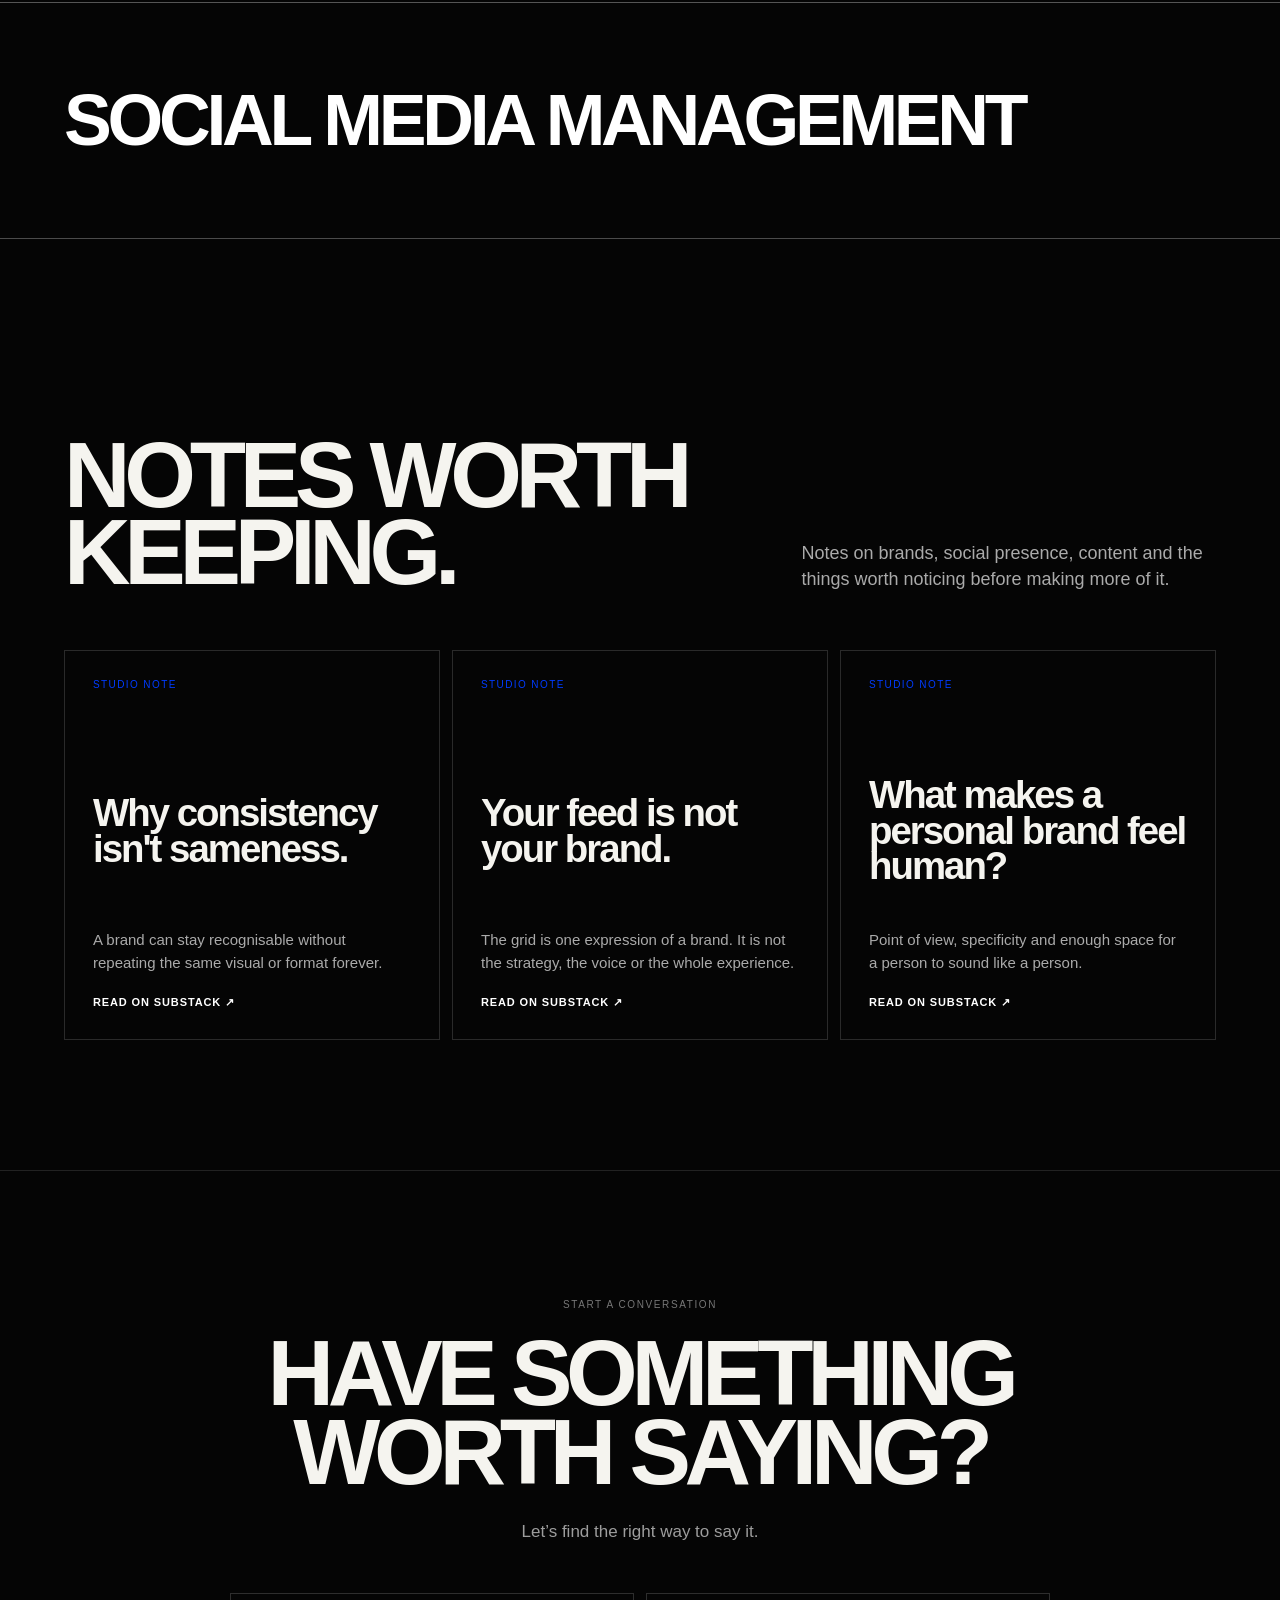
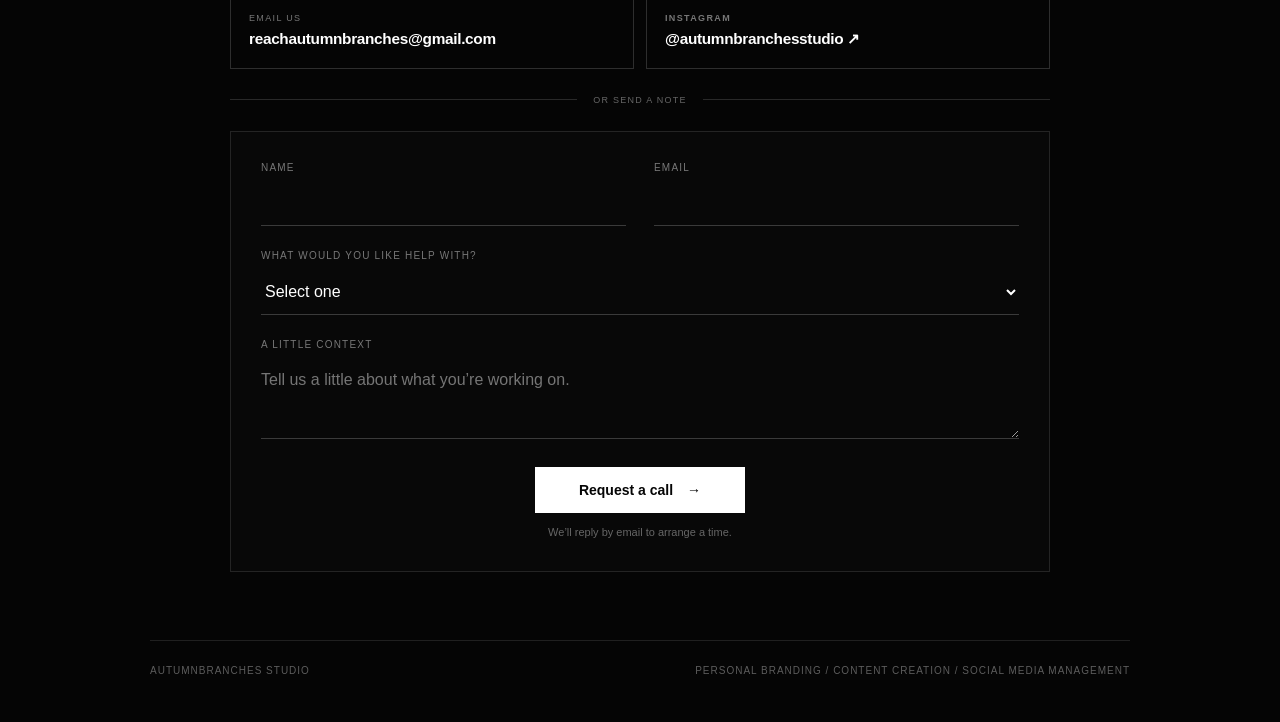
==== commit 11ce1e73: "Add G4 tracking" ====
--- a/index.html
+++ b/index.html
@@ -37,7 +37,7 @@
 <meta name="application-name" content="autumnbranches studio"/>
 <meta name="apple-mobile-web-app-title" content="autumnbranches studio"/>
 <script type="application/ld+json">{"@context":"https://schema.org","@graph":[{"@type":"Organization","@id":"https://autumnbranchesstudio.com/#organization","name":"autumnbranches studio","url":"https://autumnbranchesstudio.com/","logo":{"@type":"ImageObject","url":"https://autumnbranchesstudio.com/assets/apple-touch-icon.png","width":180,"height":180},"email":"mailto:reachautumnbranches@gmail.com","sameAs":["https://www.instagram.com/autumnbranchesstudio/","https://autumnbranchesstudio.substack.com/"],"knowsAbout":["Personal branding","Content strategy","Content creation","Social media strategy","Creative direction","Website development","Brand positioning","Thought leadership"]},{"@type":"WebSite","@id":"https://autumnbranchesstudio.com/#website","url":"https://autumnbranchesstudio.com/","name":"autumnbranches studio","publisher":{"@id":"https://autumnbranchesstudio.com/#organization"},"inLanguage":"en"},{"@type":"ImageObject","@id":"https://autumnbranchesstudio.com/#primaryimage","url":"https://autumnbranchesstudio.com/assets/social/home-social-v233.png","contentUrl":"https://autumnbranchesstudio.com/assets/social/home-social-v233.png","width":1200,"height":630},{"@type":"WebPage","@id":"https://autumnbranchesstudio.com/#webpage","url":"https://autumnbranchesstudio.com/","name":"Personal Branding & Content Studio | autumnbranches","description":"Creative strategy studio for personal branding, content creation, social media strategy and website development, shaped around how each brand needs to show up.","isPartOf":{"@id":"https://autumnbranchesstudio.com/#website"},"about":{"@id":"https://autumnbranchesstudio.com/#organization"},"primaryImageOfPage":{"@id":"https://autumnbranchesstudio.com/#primaryimage"},"inLanguage":"en"},{"@type":"ItemList","name":"autumnbranches studio services","itemListElement":[{"@type":"Service","position":1,"name":"Personal Branding","provider":{"@id":"https://autumnbranchesstudio.com/#organization"},"description":"Positioning, voice and messaging, content pillars, thought leadership and social identity."},{"@type":"Service","position":2,"name":"Content Creation","provider":{"@id":"https://autumnbranchesstudio.com/#organization"},"description":"Content concepts, creative direction, copywriting, short-form video, carousels, stories and website development."},{"@type":"Service","position":3,"name":"Social Media Management","provider":{"@id":"https://autumnbranchesstudio.com/#organization"},"description":"Social strategy, planning, publishing, community rhythm and ongoing refinement."}]}]}</script>
-<script>window.AUTUMNBRANCHES_ANALYTICS={provider:"none"};</script>
+<script>window.AUTUMNBRANCHES_ANALYTICS={provider:"ga4",id:"G-Y8Q6GT62GQ"};</script>
 <script defer src="/assets/js/analytics.js"></script>
 </head><body data-page="home"><a class="skip-link" href="#main">Skip to main content</a><header class="site-header entry-overlay"><a class="brand" href="index.html"><span>autumnbranches</span><span>studio</span></a><button aria-expanded="false" aria-label="Open navigation" class="menu-trigger"></button></header><div class="menu-plane"><div class="menu-inner"><nav aria-label="Primary navigation" class="menu-list"><a class="menu-link" data-desc="Overview / proposition" data-page="home" href="#intro" style="--i:0">Home</a>
 <a class="menu-link" data-desc="Cinema / literature / architecture" data-page="studio" href="studio/index.html" style="--i:1">Studio</a>
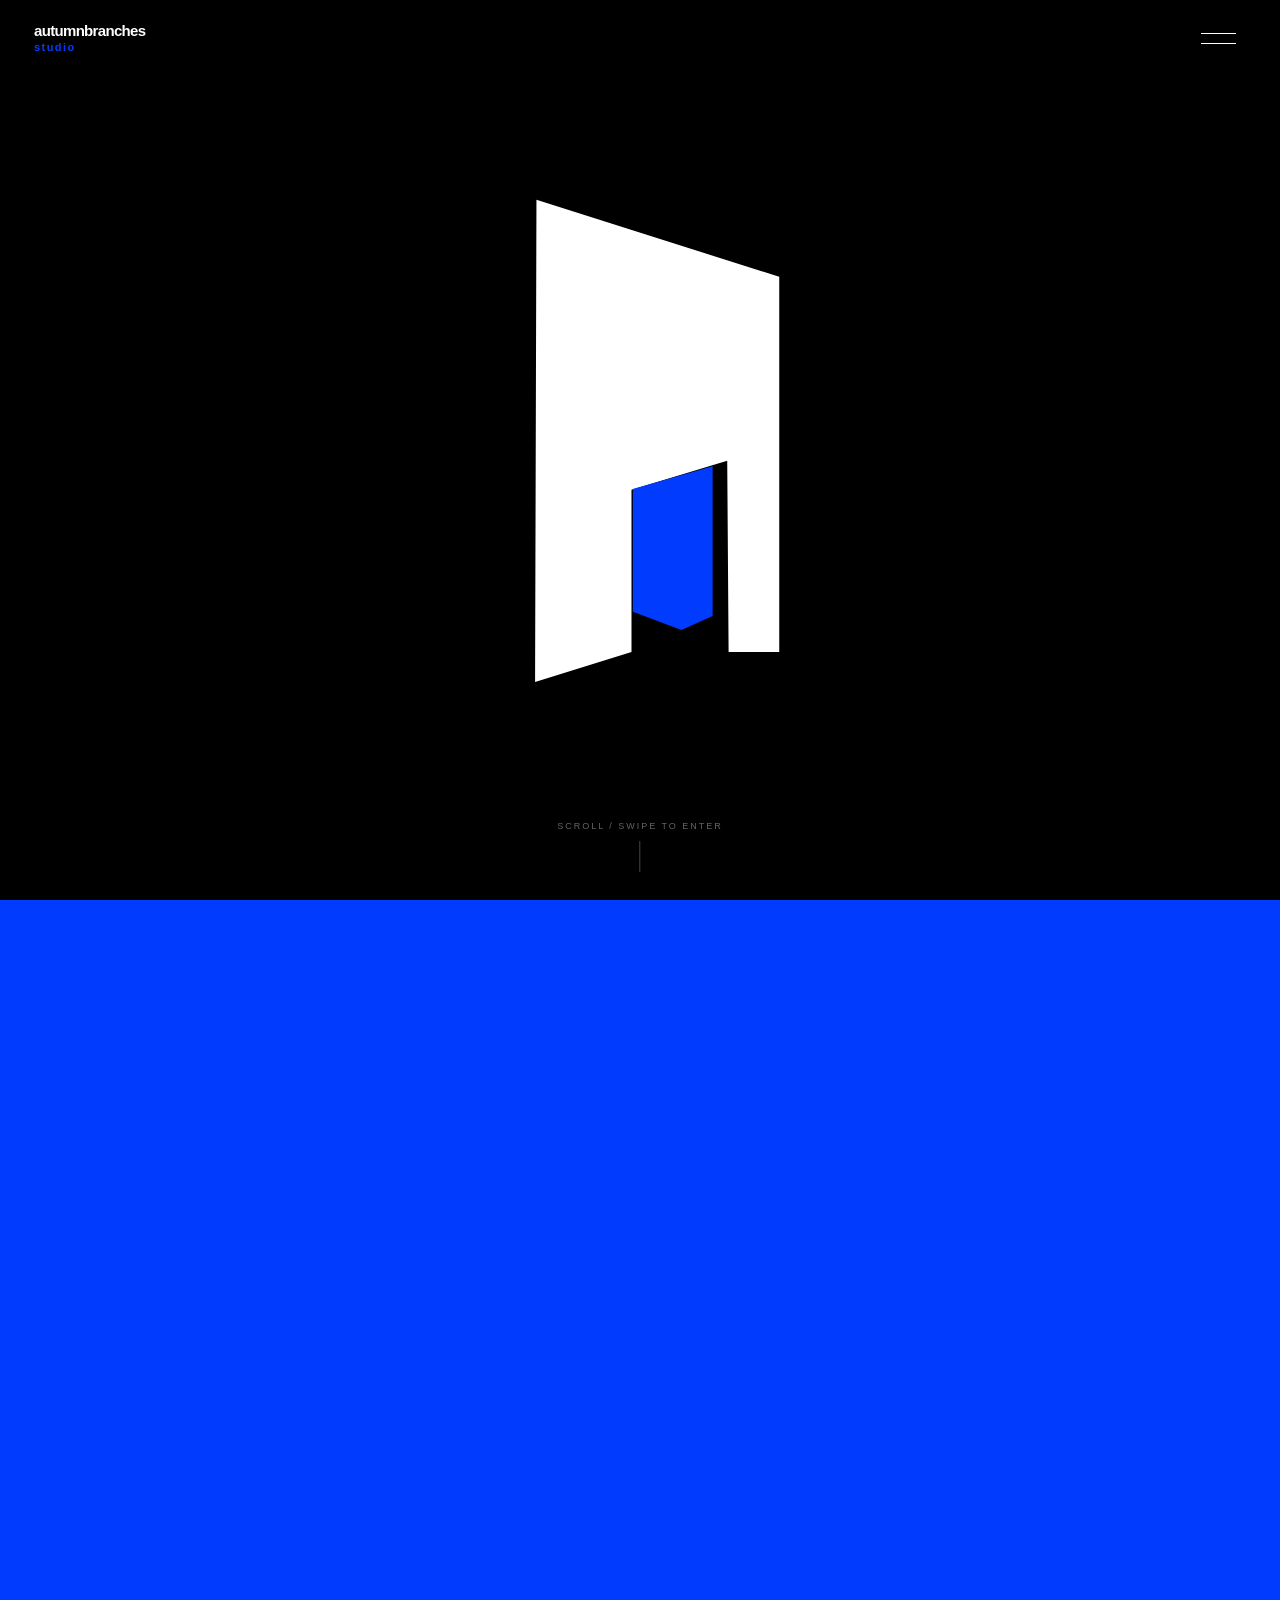
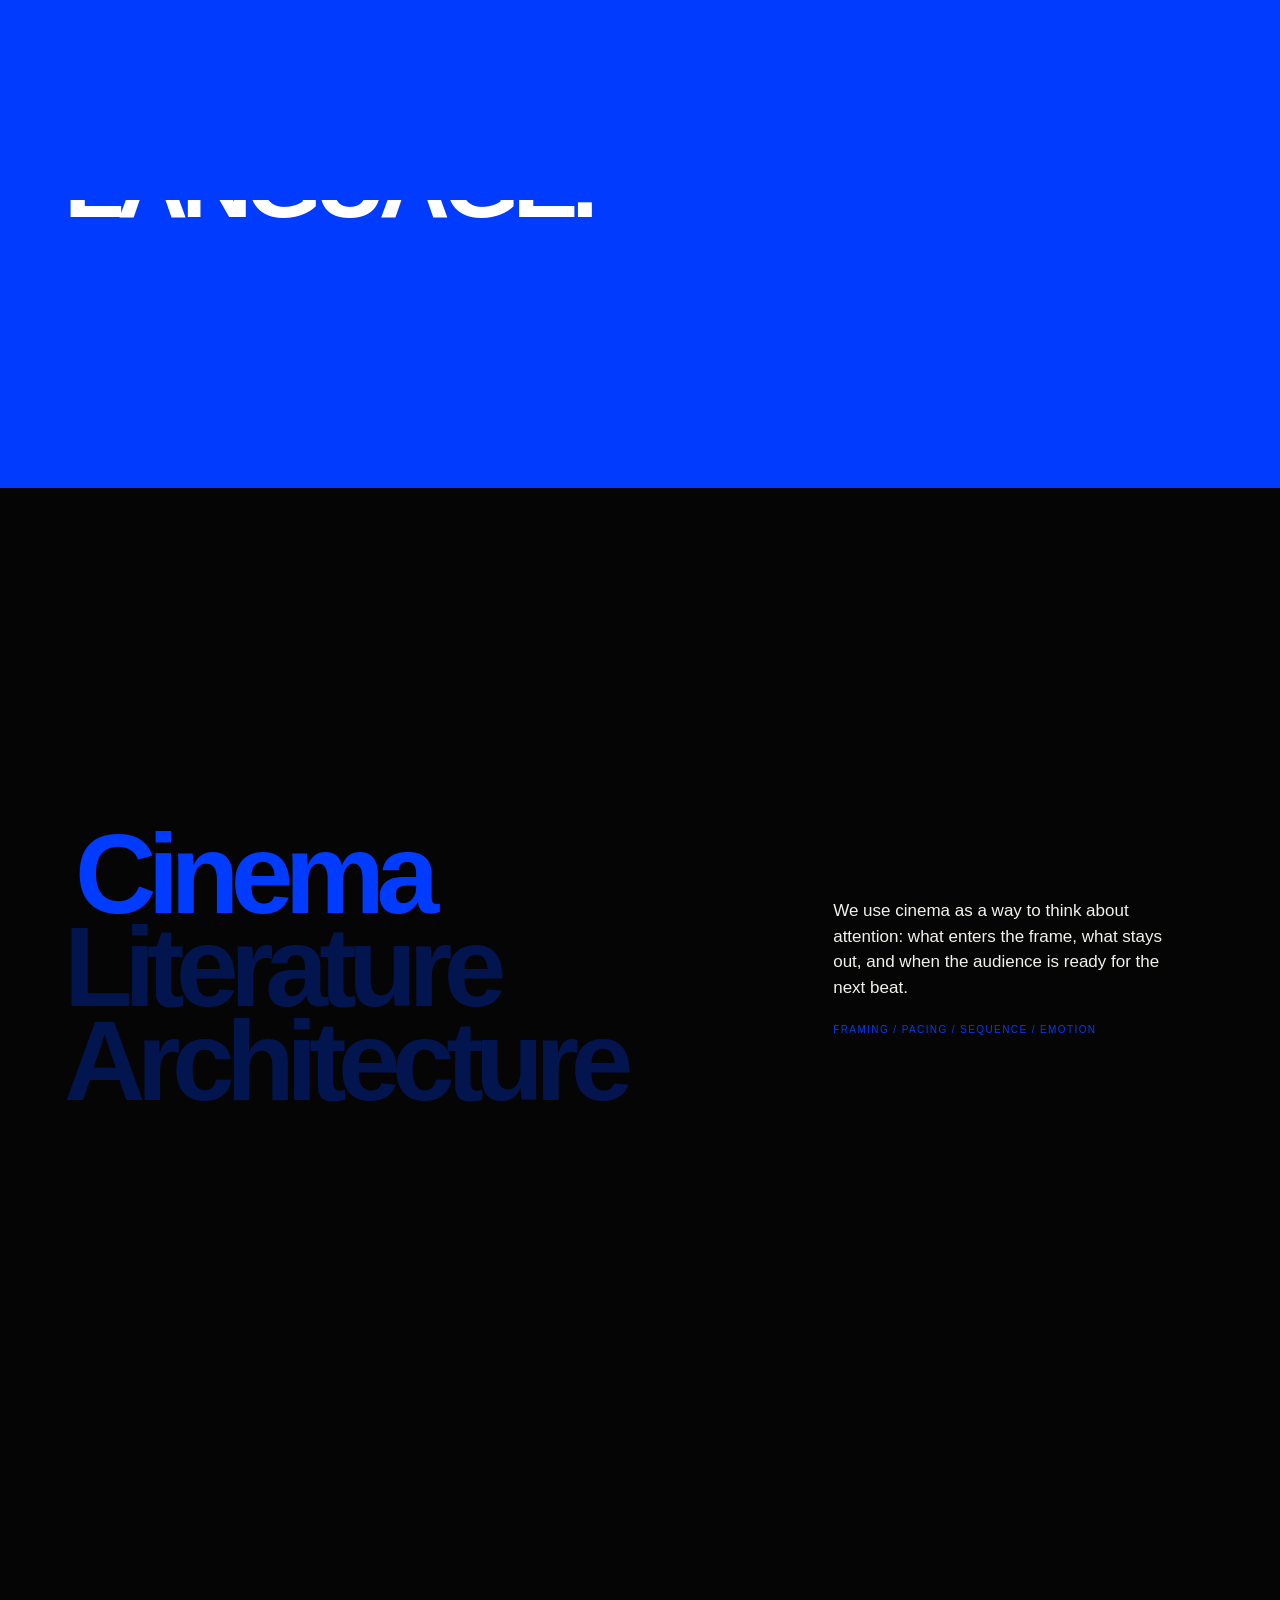
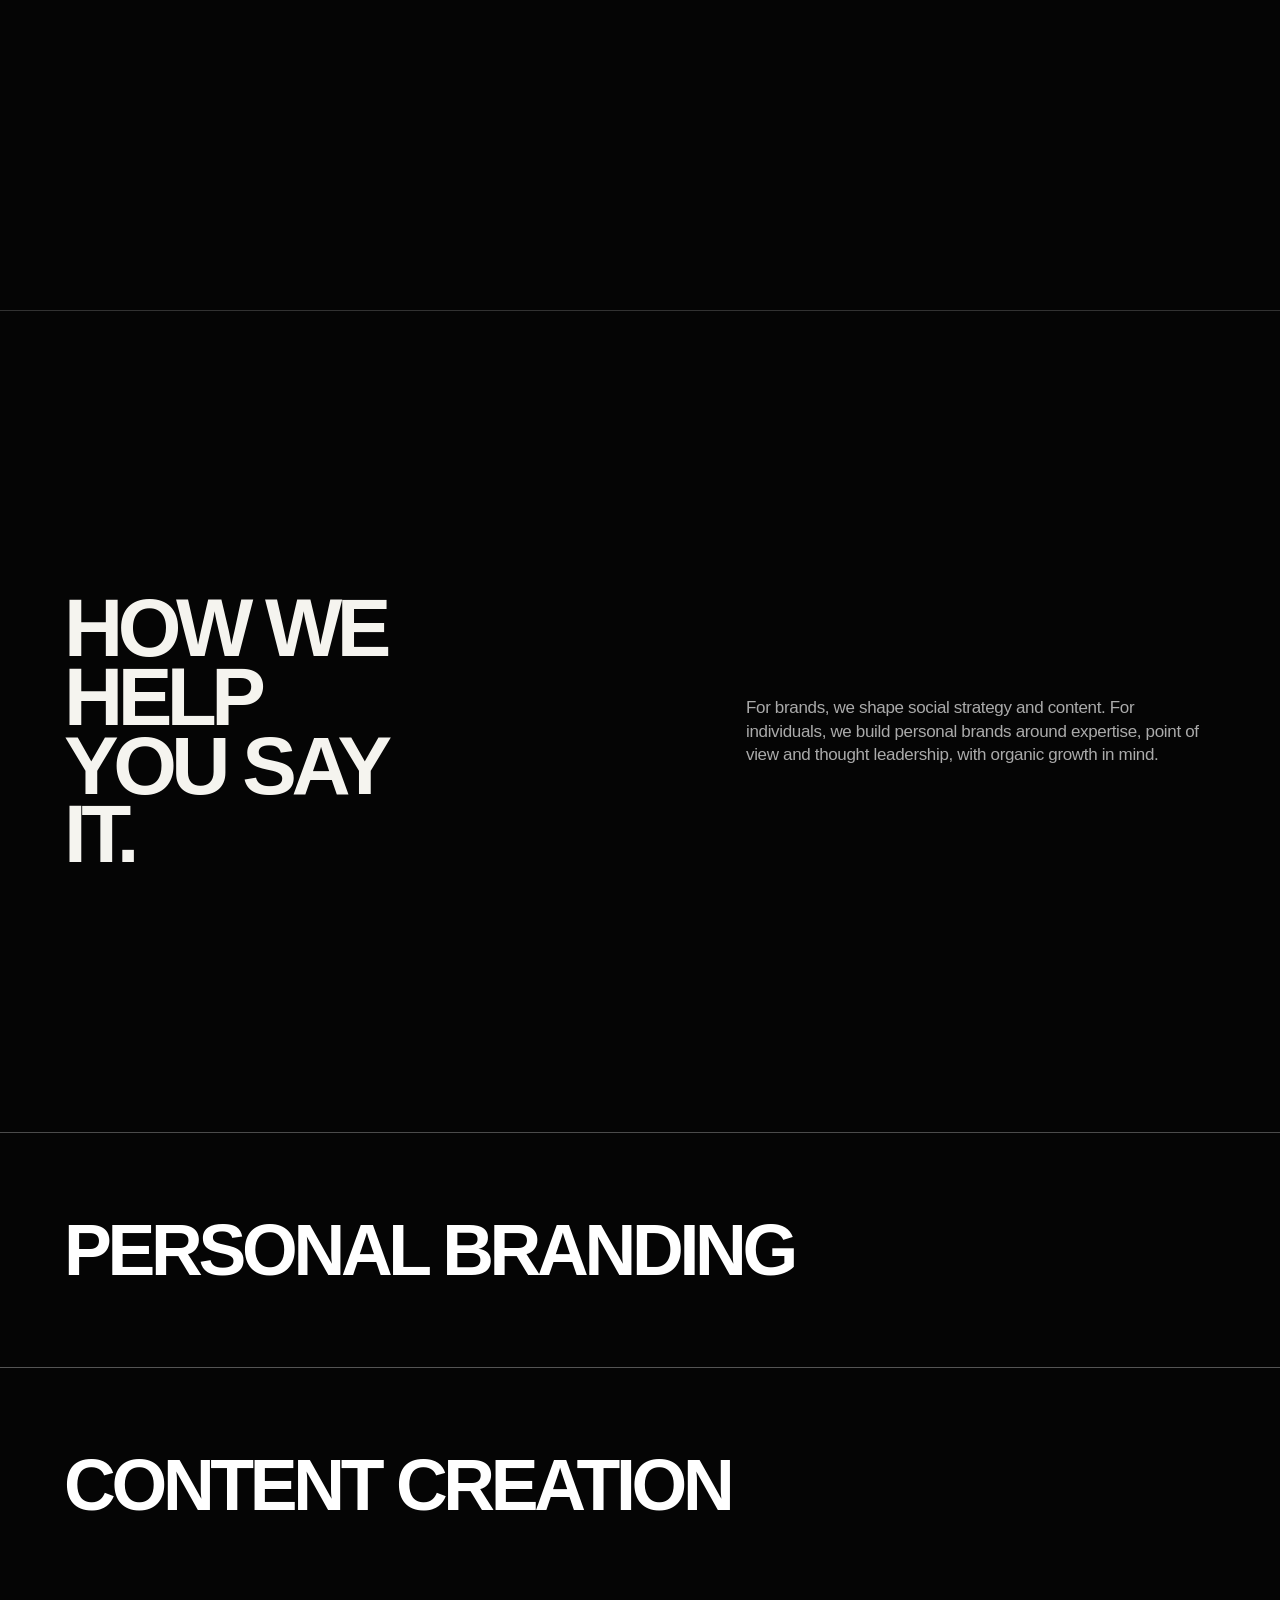
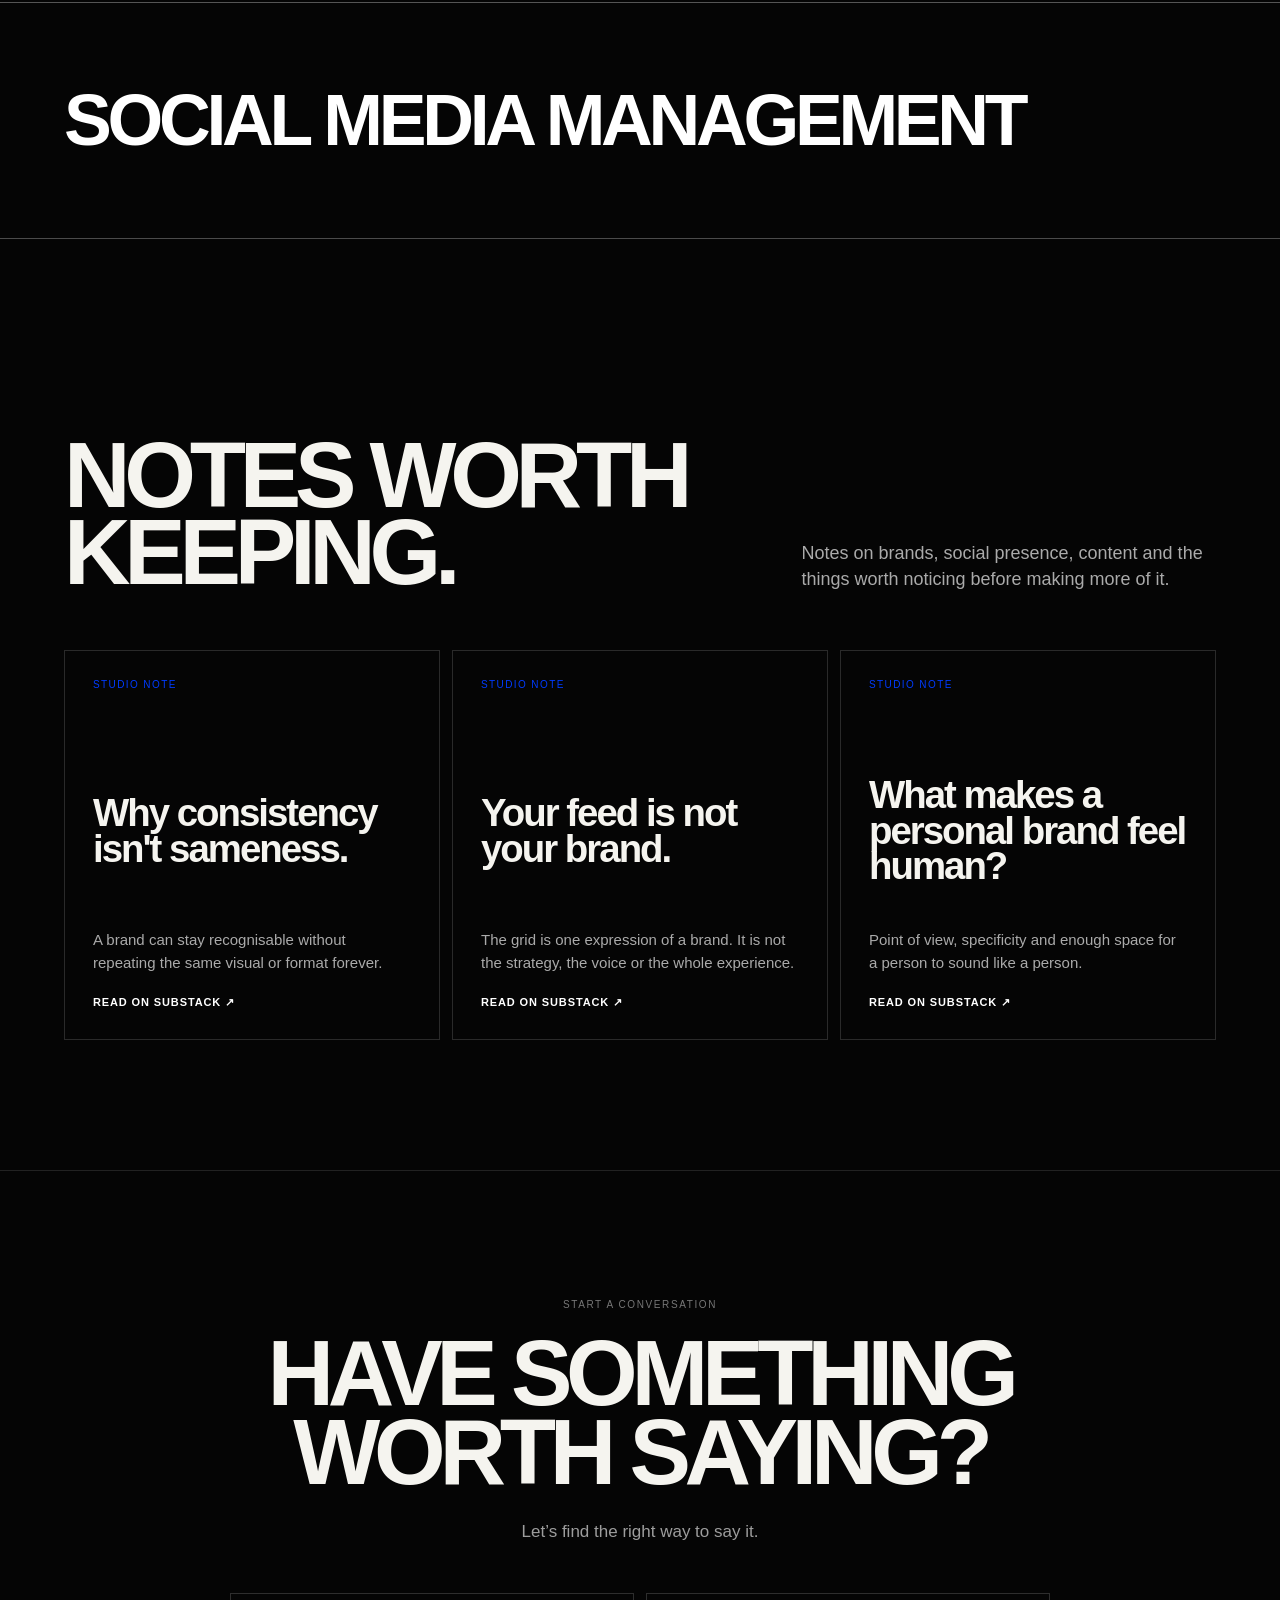
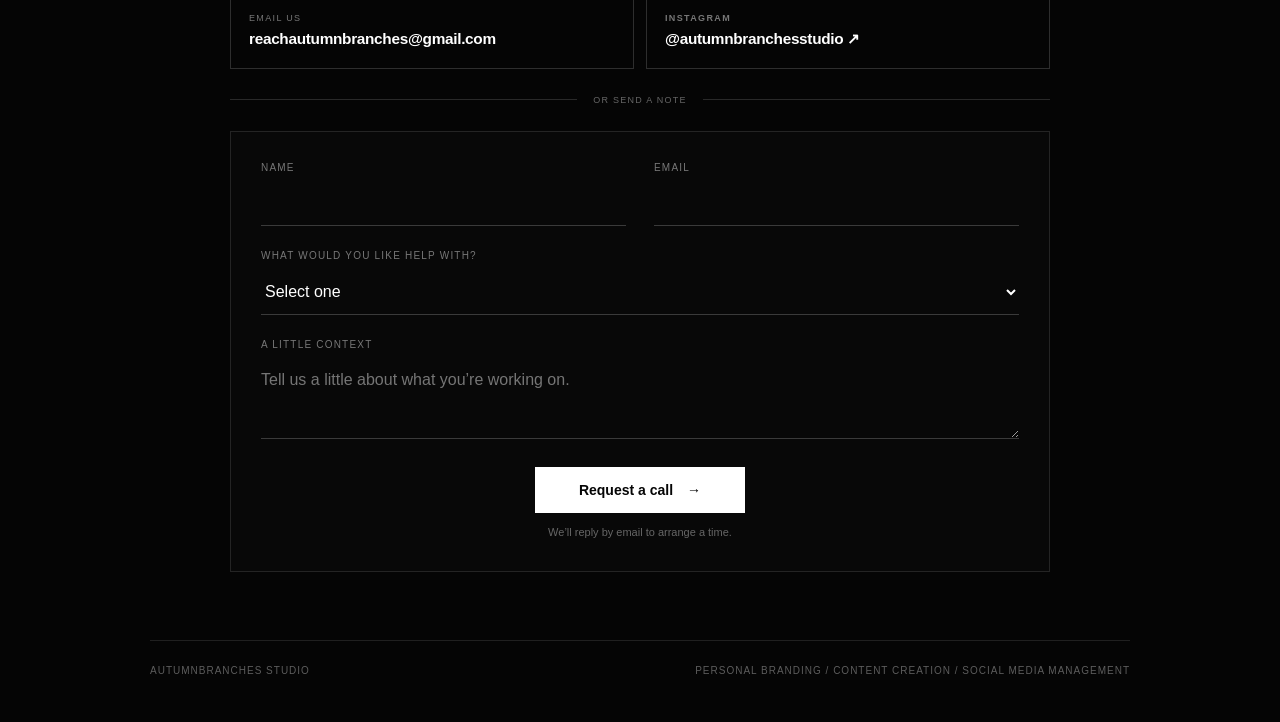
==== commit bbc15ec6: "Add website verification meta tag" ====
--- a/index.html
+++ b/index.html
@@ -36,6 +36,7 @@
 <meta name="twitter:image:alt" content="autumnbranches studio — personal branding, content and social media strategy"/>
 <meta name="application-name" content="autumnbranches studio"/>
 <meta name="apple-mobile-web-app-title" content="autumnbranches studio"/>
+<meta name="websitelaunches-verification" content="9e3c357ff46d65dcc9aed07fcfc7cad3">
 <script type="application/ld+json">{"@context":"https://schema.org","@graph":[{"@type":"Organization","@id":"https://autumnbranchesstudio.com/#organization","name":"autumnbranches studio","url":"https://autumnbranchesstudio.com/","logo":{"@type":"ImageObject","url":"https://autumnbranchesstudio.com/assets/apple-touch-icon.png","width":180,"height":180},"email":"mailto:reachautumnbranches@gmail.com","sameAs":["https://www.instagram.com/autumnbranchesstudio/","https://autumnbranchesstudio.substack.com/"],"knowsAbout":["Personal branding","Content strategy","Content creation","Social media strategy","Creative direction","Website development","Brand positioning","Thought leadership"]},{"@type":"WebSite","@id":"https://autumnbranchesstudio.com/#website","url":"https://autumnbranchesstudio.com/","name":"autumnbranches studio","publisher":{"@id":"https://autumnbranchesstudio.com/#organization"},"inLanguage":"en"},{"@type":"ImageObject","@id":"https://autumnbranchesstudio.com/#primaryimage","url":"https://autumnbranchesstudio.com/assets/social/home-social-v233.png","contentUrl":"https://autumnbranchesstudio.com/assets/social/home-social-v233.png","width":1200,"height":630},{"@type":"WebPage","@id":"https://autumnbranchesstudio.com/#webpage","url":"https://autumnbranchesstudio.com/","name":"Personal Branding & Content Studio | autumnbranches","description":"Creative strategy studio for personal branding, content creation, social media strategy and website development, shaped around how each brand needs to show up.","isPartOf":{"@id":"https://autumnbranchesstudio.com/#website"},"about":{"@id":"https://autumnbranchesstudio.com/#organization"},"primaryImageOfPage":{"@id":"https://autumnbranchesstudio.com/#primaryimage"},"inLanguage":"en"},{"@type":"ItemList","name":"autumnbranches studio services","itemListElement":[{"@type":"Service","position":1,"name":"Personal Branding","provider":{"@id":"https://autumnbranchesstudio.com/#organization"},"description":"Positioning, voice and messaging, content pillars, thought leadership and social identity."},{"@type":"Service","position":2,"name":"Content Creation","provider":{"@id":"https://autumnbranchesstudio.com/#organization"},"description":"Content concepts, creative direction, copywriting, short-form video, carousels, stories and website development."},{"@type":"Service","position":3,"name":"Social Media Management","provider":{"@id":"https://autumnbranchesstudio.com/#organization"},"description":"Social strategy, planning, publishing, community rhythm and ongoing refinement."}]}]}</script>
 <script>window.AUTUMNBRANCHES_ANALYTICS={provider:"ga4",id:"G-Y8Q6GT62GQ"};</script>
 <script defer src="/assets/js/analytics.js"></script>
@@ -76,4 +77,4 @@
 </div>
 </div>
 <div class="contact-foot"><span>autumnbranches studio</span><span>personal branding / content creation / social media management</span></div>
-</section></main><script src="site.js?v=2.31"></script></body></html>+</section></main><script src="site.js?v=2.31"></script></body></html>
